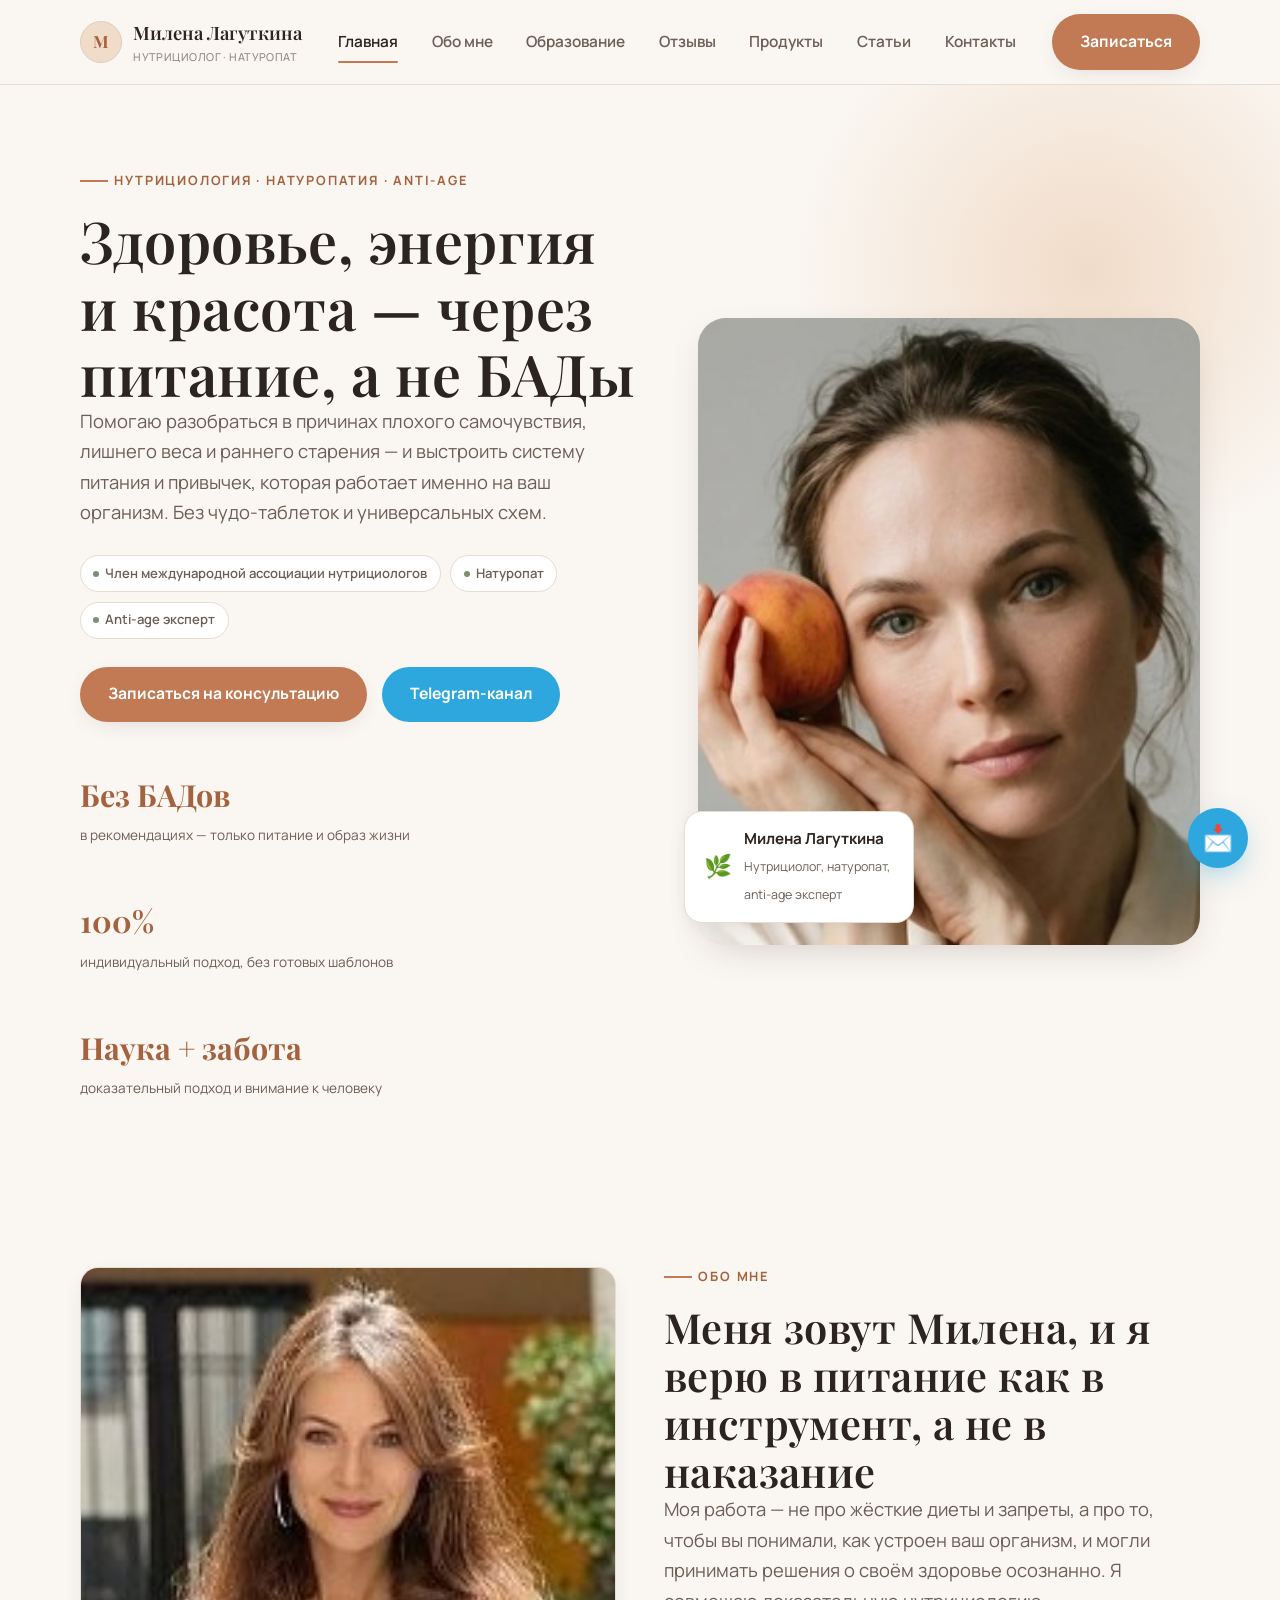
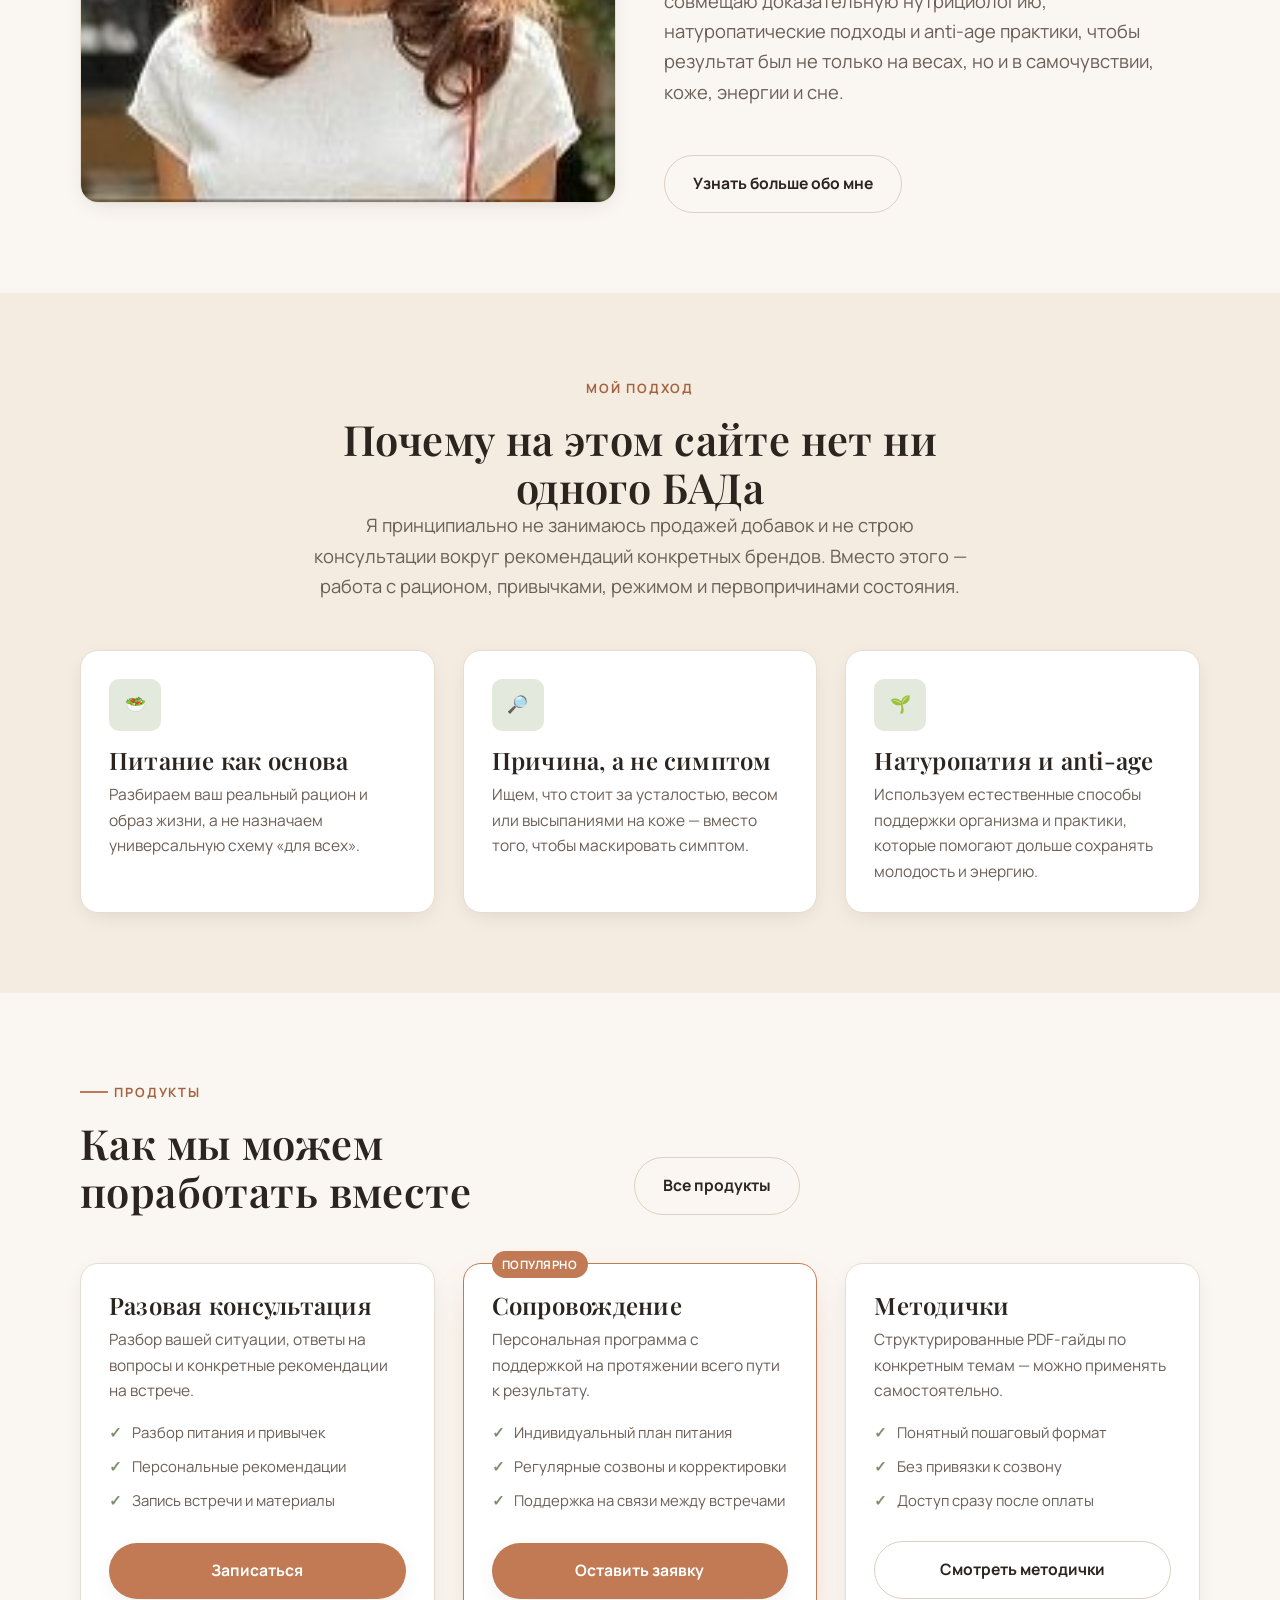
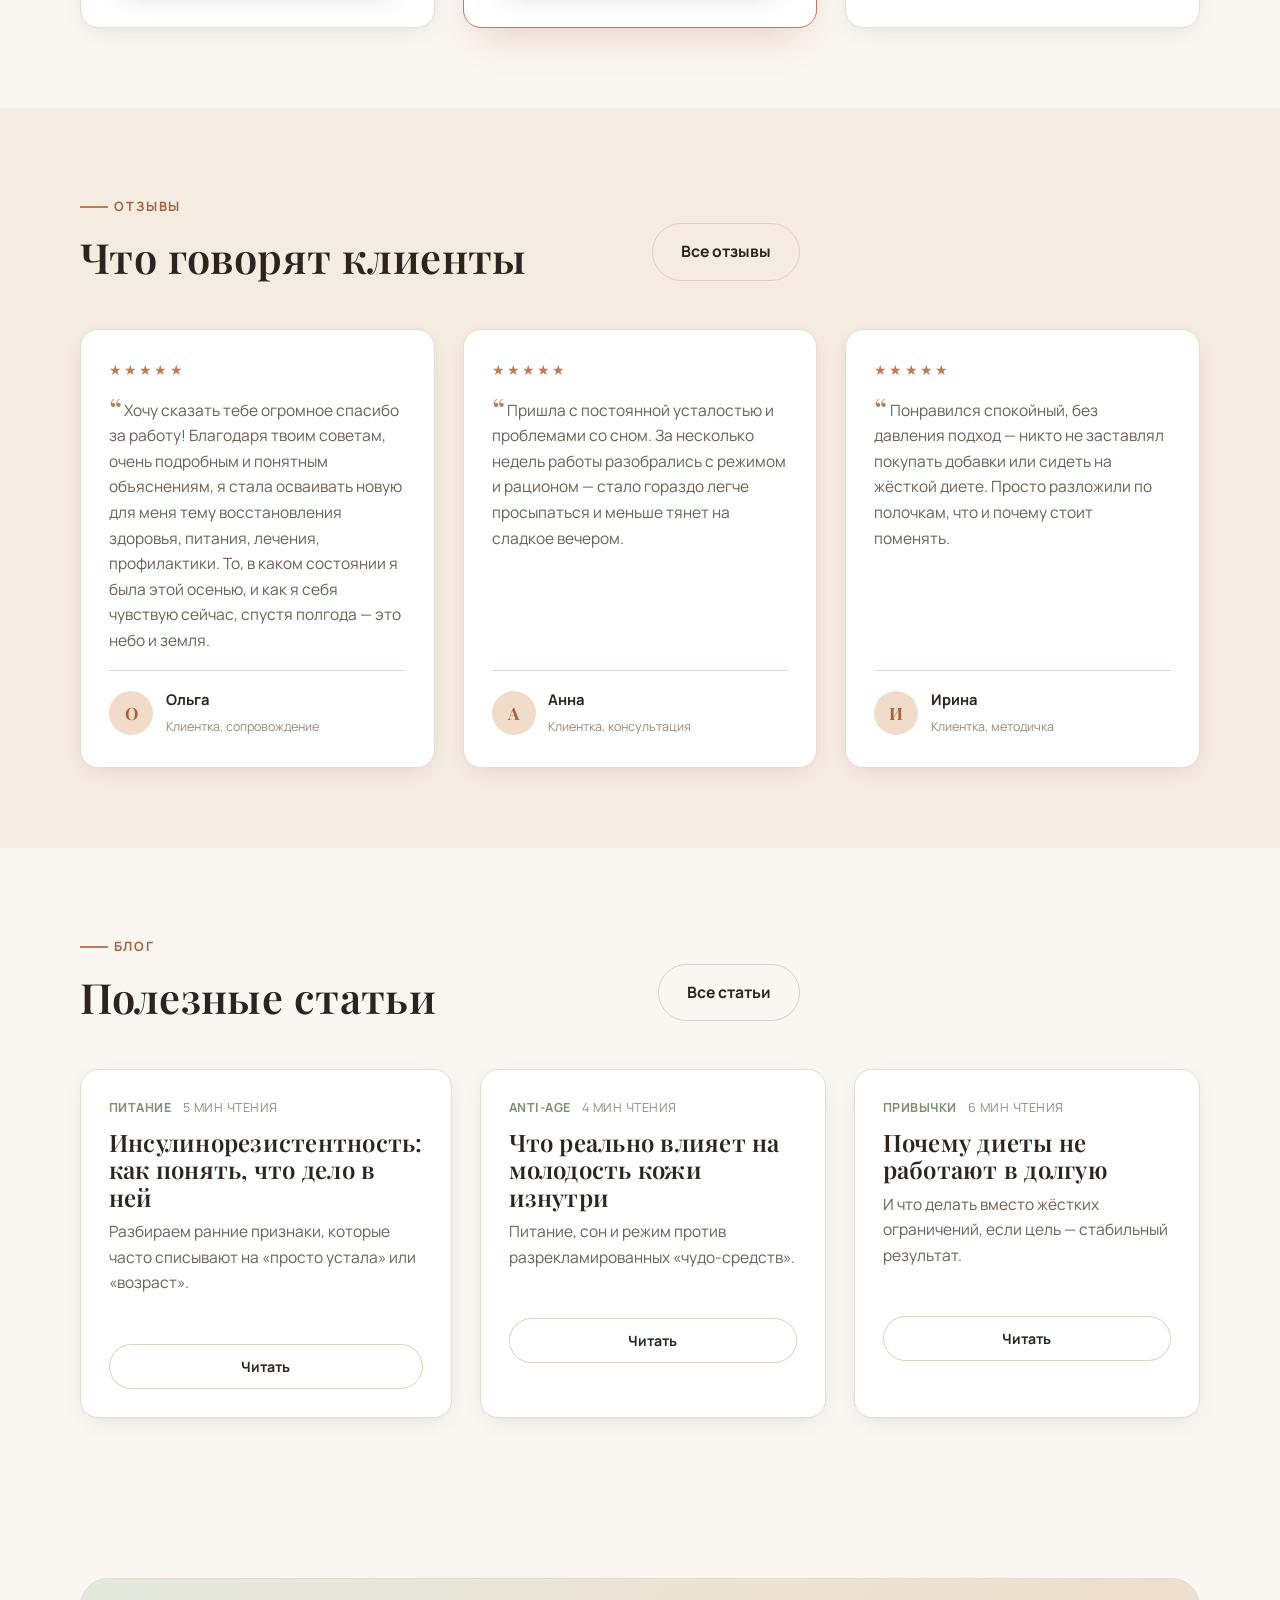
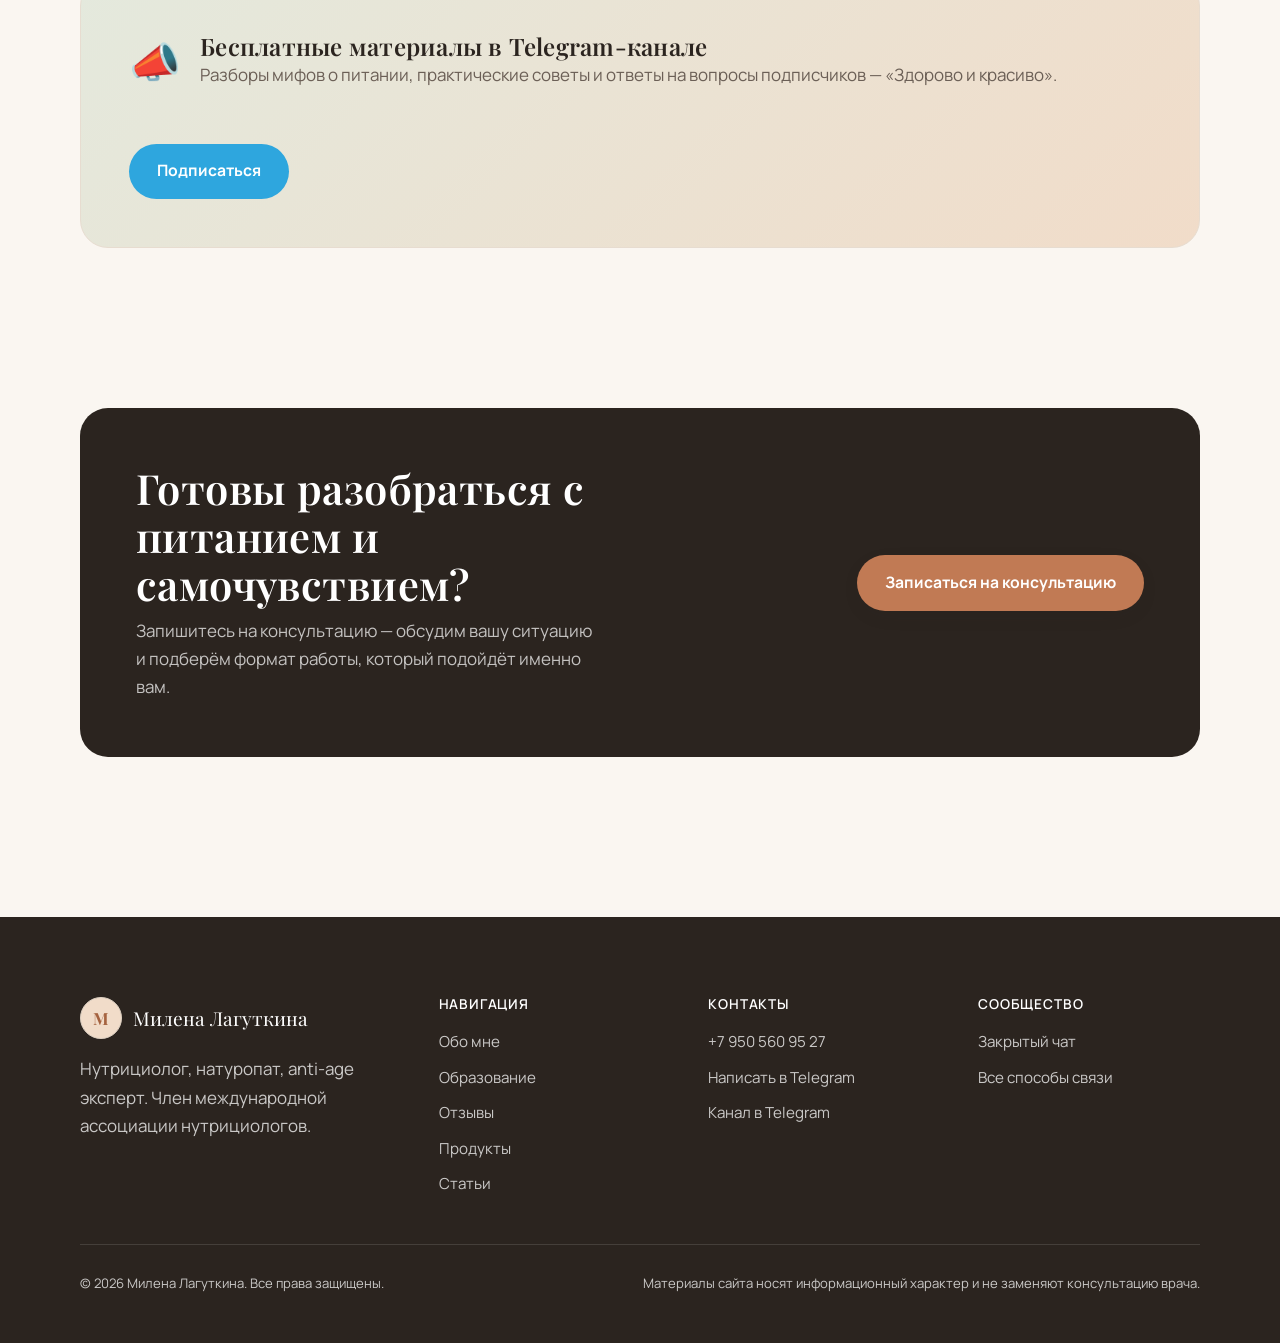
==== index.html @ a7af4984 "Первая версия сайта Милены Лагуткиной Многостраничный сайт-визитка нутрициолога/натуропата/anti-age " ====
<!doctype html>
<html lang="ru">
<script>document.documentElement.classList.add("js")</script>
<head>
<meta charset="UTF-8" />
<meta name="viewport" content="width=device-width, initial-scale=1" />
<title>Милена Лагуткина — нутрициолог, натуропат, anti-age эксперт</title>
<meta name="description" content="Милена Лагуткина — нутрициолог, натуропат и anti-age эксперт. Консультации, сопровождение и методички по правильному питанию и здоровью без БАДов. Член международной ассоциации нутрициологов." />
<link rel="icon" href="data:image/svg+xml,<svg xmlns=%22http://www.w3.org/2000/svg%22 viewBox=%220 0 100 100%22><circle cx=%2250%22 cy=%2250%22 r=%2248%22 fill=%22%23C17A54%22/><text x=%2250%22 y=%2266%22 font-size=%2258%22 font-family=%22Georgia,serif%22 fill=%22white%22 text-anchor=%22middle%22>М</text></svg>" />
<link rel="preconnect" href="https://fonts.googleapis.com" />
<link rel="preconnect" href="https://fonts.gstatic.com" crossorigin />
<link href="https://fonts.googleapis.com/css2?family=Playfair+Display:wght@500;600;700&family=Manrope:wght@400;500;600;700;800&display=swap" rel="stylesheet" />
<link rel="stylesheet" href="css/style.css" />
</head>
<body>

<header class="site-header">
  <div class="container">
    <a href="index.html" class="brand">
      <span class="brand-mark">М</span>
      <span>Милена Лагуткина<small>Нутрициолог · Натуропат</small></span>
    </a>
    <nav class="nav-main" id="nav-main">
      <a href="index.html" aria-current="page">Главная</a>
      <a href="about.html">Обо мне</a>
      <a href="education.html">Образование</a>
      <a href="reviews.html">Отзывы</a>
      <a href="products.html">Продукты</a>
      <a href="articles.html">Статьи</a>
      <a href="contacts.html">Контакты</a>
      <a href="contacts.html" class="btn btn-primary btn-sm mobile-only-cta">Записаться</a>
    </nav>
    <div class="header-actions">
      <a href="contacts.html" class="btn btn-primary desktop-only">Записаться</a>
      <button class="nav-toggle" aria-label="Открыть меню" aria-expanded="false" aria-controls="nav-main"><span class="bar"></span></button>
    </div>
  </div>
</header>

<main>

  <!-- HERO -->
  <section class="hero">
    <div class="container">
      <div class="hero-copy">
        <p class="eyebrow">Нутрициология · Натуропатия · Anti-age</p>
        <h1>Здоровье, энергия и красота — через питание, а не БАДы</h1>
        <p class="lede">Помогаю разобраться в причинах плохого самочувствия, лишнего веса и раннего старения — и выстроить систему питания и привычек, которая работает именно на ваш организм. Без чудо-таблеток и универсальных схем.</p>
        <div class="credentials">
          <span class="badge"><span class="dot"></span>Член международной ассоциации нутрициологов</span>
          <span class="badge"><span class="dot"></span>Натуропат</span>
          <span class="badge"><span class="dot"></span>Anti-age эксперт</span>
        </div>
        <div class="btn-row">
          <button class="btn btn-primary" data-open-booking="Консультация">Записаться на консультацию</button>
          <a href="https://t.me/zdorovo_krasivo" target="_blank" rel="noopener" class="btn btn-tg">Telegram-канал</a>
        </div>
        <div class="hero-stats">
          <div><strong>Без БАДов</strong><span>в рекомендациях — только питание и образ жизни</span></div>
          <div><strong>100%</strong><span>индивидуальный подход, без готовых шаблонов</span></div>
          <div><strong>Наука + забота</strong><span>доказательный подход и внимание к человеку</span></div>
        </div>
      </div>
      <div class="hero-photo">
        <div class="hero-photo-frame">
          <img src="images/milena-portrait-1.jpg" alt="Милена Лагуткина — нутрициолог, натуропат, anti-age эксперт" />
        </div>
        <div class="hero-photo-tag">
          <span class="ico">🌿</span>
          <div><strong>Милена Лагуткина</strong><span>Нутрициолог, натуропат, anti-age эксперт</span></div>
        </div>
      </div>
    </div>
  </section>

  <!-- ABOUT TEASER -->
  <section class="section">
    <div class="container two-col reveal">
      <div class="img-frame">
        <img src="images/milena-portrait-2.jpg" alt="Милена Лагуткина" loading="lazy" />
      </div>
      <div>
        <p class="eyebrow">Обо мне</p>
        <h2>Меня зовут Милена, и я верю в питание как в инструмент, а не в наказание</h2>
        <p class="lede">Моя работа — не про жёсткие диеты и запреты, а про то, чтобы вы понимали, как устроен ваш организм, и могли принимать решения о своём здоровье осознанно. Я совмещаю доказательную нутрициологию, натуропатические подходы и anti-age практики, чтобы результат был не только на весах, но и в самочувствии, коже, энергии и сне.</p>
        <a href="about.html" class="btn btn-ghost mt-lg">Узнать больше обо мне</a>
      </div>
    </div>
  </section>

  <!-- NO BADS / APPROACH -->
  <section class="section section--alt">
    <div class="container reveal">
      <div class="section-head center">
        <p class="eyebrow">Мой подход</p>
        <h2>Почему на этом сайте нет ни одного БАДа</h2>
        <p class="lede" style="margin-inline:auto">Я принципиально не занимаюсь продажей добавок и не строю консультации вокруг рекомендаций конкретных брендов. Вместо этого — работа с рационом, привычками, режимом и первопричинами состояния.</p>
      </div>
      <div class="grid grid-3">
        <div class="card reveal">
          <div class="icon-tile">🥗</div>
          <h3>Питание как основа</h3>
          <p>Разбираем ваш реальный рацион и образ жизни, а не назначаем универсальную схему «для всех».</p>
        </div>
        <div class="card reveal">
          <div class="icon-tile">🔎</div>
          <h3>Причина, а не симптом</h3>
          <p>Ищем, что стоит за усталостью, весом или высыпаниями на коже — вместо того, чтобы маскировать симптом.</p>
        </div>
        <div class="card reveal">
          <div class="icon-tile">🌱</div>
          <h3>Натуропатия и anti-age</h3>
          <p>Используем естественные способы поддержки организма и практики, которые помогают дольше сохранять молодость и энергию.</p>
        </div>
      </div>
    </div>
  </section>

  <!-- SERVICES TEASER -->
  <section class="section">
    <div class="container">
      <div class="section-head split reveal">
        <div>
          <p class="eyebrow">Продукты</p>
          <h2>Как мы можем поработать вместе</h2>
        </div>
        <a href="products.html" class="btn btn-ghost">Все продукты</a>
      </div>
      <div class="grid grid-3">
        <div class="card product-card reveal">
          <h3>Разовая консультация</h3>
          <p>Разбор вашей ситуации, ответы на вопросы и конкретные рекомендации на встрече.</p>
          <ul>
            <li>Разбор питания и привычек</li>
            <li>Персональные рекомендации</li>
            <li>Запись встречи и материалы</li>
          </ul>
          <button class="btn btn-primary btn-block" data-open-booking="Разовая консультация">Записаться</button>
        </div>
        <div class="card product-card featured reveal">
          <span class="ribbon">Популярно</span>
          <h3>Сопровождение</h3>
          <p>Персональная программа с поддержкой на протяжении всего пути к результату.</p>
          <ul>
            <li>Индивидуальный план питания</li>
            <li>Регулярные созвоны и корректировки</li>
            <li>Поддержка на связи между встречами</li>
          </ul>
          <button class="btn btn-primary btn-block" data-open-booking="Сопровождение">Оставить заявку</button>
        </div>
        <div class="card product-card reveal">
          <h3>Методички</h3>
          <p>Структурированные PDF-гайды по конкретным темам — можно применять самостоятельно.</p>
          <ul>
            <li>Понятный пошаговый формат</li>
            <li>Без привязки к созвону</li>
            <li>Доступ сразу после оплаты</li>
          </ul>
          <a href="products.html#methodichki" class="btn btn-ghost btn-block">Смотреть методички</a>
        </div>
      </div>
    </div>
  </section>

  <!-- TESTIMONIALS TEASER -->
  <section class="section section--alt">
    <div class="container">
      <div class="section-head split reveal">
        <div>
          <p class="eyebrow">Отзывы</p>
          <h2>Что говорят клиенты</h2>
        </div>
        <a href="reviews.html" class="btn btn-ghost">Все отзывы</a>
      </div>
      <div class="grid grid-3">
        <div class="card testi-card reveal">
          <div class="rating">★★★★★</div>
          <p class="testi-quote">Хочу сказать тебе огромное спасибо за работу! Благодаря твоим советам, очень подробным и понятным объяснениям, я стала осваивать новую для меня тему восстановления здоровья, питания, лечения, профилактики. То, в каком состоянии я была этой осенью, и как я себя чувствую сейчас, спустя полгода — это небо и земля.</p>
          <div class="testi-who">
            <div class="testi-avatar">О</div>
            <div><strong>Ольга</strong><span>Клиентка, сопровождение</span></div>
          </div>
        </div>
        <div class="card testi-card reveal">
          <div class="rating">★★★★★</div>
          <p class="testi-quote">Пришла с постоянной усталостью и проблемами со сном. За несколько недель работы разобрались с режимом и рационом — стало гораздо легче просыпаться и меньше тянет на сладкое вечером.</p>
          <div class="testi-who">
            <div class="testi-avatar">А</div>
            <div><strong>Анна</strong><span>Клиентка, консультация</span></div>
          </div>
        </div>
        <div class="card testi-card reveal">
          <div class="rating">★★★★★</div>
          <p class="testi-quote">Понравился спокойный, без давления подход — никто не заставлял покупать добавки или сидеть на жёсткой диете. Просто разложили по полочкам, что и почему стоит поменять.</p>
          <div class="testi-who">
            <div class="testi-avatar">И</div>
            <div><strong>Ирина</strong><span>Клиентка, методичка</span></div>
          </div>
        </div>
      </div>
    </div>
  </section>

  <!-- ARTICLES TEASER -->
  <section class="section">
    <div class="container">
      <div class="section-head split reveal">
        <div>
          <p class="eyebrow">Блог</p>
          <h2>Полезные статьи</h2>
        </div>
        <a href="articles.html" class="btn btn-ghost">Все статьи</a>
      </div>
      <div class="grid grid-3">
        <div class="card article-card reveal">
          <div class="article-meta"><span class="tag">Питание</span><span>5 мин чтения</span></div>
          <h3>Инсулинорезистентность: как понять, что дело в ней</h3>
          <p>Разбираем ранние признаки, которые часто списывают на «просто устала» или «возраст».</p>
          <a href="articles.html" class="btn btn-ghost btn-sm mt-lg">Читать</a>
        </div>
        <div class="card article-card reveal">
          <div class="article-meta"><span class="tag">Anti-age</span><span>4 мин чтения</span></div>
          <h3>Что реально влияет на молодость кожи изнутри</h3>
          <p>Питание, сон и режим против разрекламированных «чудо-средств».</p>
          <a href="articles.html" class="btn btn-ghost btn-sm mt-lg">Читать</a>
        </div>
        <div class="card article-card reveal">
          <div class="article-meta"><span class="tag">Привычки</span><span>6 мин чтения</span></div>
          <h3>Почему диеты не работают в долгую</h3>
          <p>И что делать вместо жёстких ограничений, если цель — стабильный результат.</p>
          <a href="articles.html" class="btn btn-ghost btn-sm mt-lg">Читать</a>
        </div>
      </div>
    </div>
  </section>

  <!-- TELEGRAM BANNER -->
  <section class="section">
    <div class="container reveal">
      <div class="tg-banner">
        <div style="display:flex; gap:1.2rem; align-items:center;">
          <span class="icon-tg">📣</span>
          <div>
            <h3>Бесплатные материалы в Telegram-канале</h3>
            <p style="color:var(--color-text-soft)">Разборы мифов о питании, практические советы и ответы на вопросы подписчиков — «Здорово и красиво».</p>
          </div>
        </div>
        <a href="https://t.me/zdorovo_krasivo" target="_blank" rel="noopener" class="btn btn-tg">Подписаться</a>
      </div>
    </div>
  </section>

  <!-- FINAL CTA -->
  <section class="section">
    <div class="container reveal">
      <div class="cta-banner">
        <div>
          <h2>Готовы разобраться с питанием и самочувствием?</h2>
          <p>Запишитесь на консультацию — обсудим вашу ситуацию и подберём формат работы, который подойдёт именно вам.</p>
        </div>
        <button class="btn btn-primary" data-open-booking="Консультация">Записаться на консультацию</button>
      </div>
    </div>
  </section>

</main>

<footer class="site-footer">
  <div class="container">
    <div class="footer-grid">
      <div>
        <div class="footer-brand"><span class="brand-mark">М</span>Милена Лагуткина</div>
        <p>Нутрициолог, натуропат, anti-age эксперт. Член международной ассоциации нутрициологов.</p>
      </div>
      <div>
        <h4>Навигация</h4>
        <ul>
          <li><a href="about.html">Обо мне</a></li>
          <li><a href="education.html">Образование</a></li>
          <li><a href="reviews.html">Отзывы</a></li>
          <li><a href="products.html">Продукты</a></li>
          <li><a href="articles.html">Статьи</a></li>
        </ul>
      </div>
      <div>
        <h4>Контакты</h4>
        <ul>
          <li><a href="tel:+79505609527">+7 950 560 95 27</a></li>
          <li><a href="https://t.me/MilenaLagutkina" target="_blank" rel="noopener">Написать в Telegram</a></li>
          <li><a href="https://t.me/zdorovo_krasivo" target="_blank" rel="noopener">Канал в Telegram</a></li>
        </ul>
      </div>
      <div>
        <h4>Сообщество</h4>
        <ul>
          <li><a href="https://t.me/+6NhUMPL6oHg5ZDhi" target="_blank" rel="noopener">Закрытый чат</a></li>
          <li><a href="contacts.html">Все способы связи</a></li>
        </ul>
      </div>
    </div>
    <div class="footer-bottom">
      <span>© <span data-year>2026</span> Милена Лагуткина. Все права защищены.</span>
      <span>Материалы сайта носят информационный характер и не заменяют консультацию врача.</span>
    </div>
  </div>
</footer>

<a href="https://t.me/MilenaLagutkina" target="_blank" rel="noopener" class="float-tg" aria-label="Написать в Telegram">📩</a>

<!-- BOOKING MODAL -->
<div class="modal-overlay" data-modal="booking">
  <div class="modal" role="dialog" aria-modal="true" aria-labelledby="modal-title">
    <button class="modal-close" data-modal-close aria-label="Закрыть">✕</button>
    <h3 id="modal-title" data-modal-title>Запись на консультацию</h3>
    <p class="lede">Заполните форму — я отвечу в Telegram в ближайшее время.</p>
    <form class="js-booking-form">
      <div class="form-field">
        <label for="f-name">Имя</label>
        <input type="text" id="f-name" name="name" required placeholder="Как к вам обращаться" />
      </div>
      <div class="form-field">
        <label for="f-contact">Телефon или Telegram</label>
        <input type="text" id="f-contact" name="contact" required placeholder="+7 или @username" />
      </div>
      <div class="form-field">
        <label for="f-service">Что вас интересует</label>
        <select id="f-service" name="service">
          <option>Консультация</option>
          <option>Разовая консультация</option>
          <option>Сопровождение</option>
          <option>Методичка</option>
          <option>Другое</option>
        </select>
      </div>
      <div class="form-field">
        <label for="f-time">Удобное время для связи</label>
        <input type="text" id="f-time" name="time" placeholder="Например, будни после 18:00" />
      </div>
      <div class="form-field">
        <label for="f-comment">Комментарий</label>
        <textarea id="f-comment" name="comment" placeholder="Коротко о вашем запросе"></textarea>
      </div>
      <button type="submit" class="btn btn-primary btn-block">Отправить в Telegram</button>
      <p class="form-note">Нажимая кнопку, вы перейдёте в Telegram с готовым сообщением — останется его отправить.</p>
    </form>
    <div class="form-success">
      <div class="ico">✅</div>
      <h3>Открыли Telegram</h3>
      <p class="lede">Мы подготовили сообщение с вашей заявкой — просто нажмите «Отправить» в чате.</p>
    </div>
  </div>
</div>

<script src="js/main.js"></script>
</body>
</html>
---- css/style.css ----
/* ==========================================================================
   Milena Lagutkina — nutritionist personal brand site
   Design tokens
   ========================================================================== */
:root {
  --color-bg: #faf6f1;
  --color-bg-alt: #f4ebe1;
  --color-surface: #ffffff;
  --color-text: #2b241f;
  --color-text-soft: #6b5f56;
  --color-text-faint: #948a80;
  --color-primary: #c17a54;
  --color-primary-dark: #a5623f;
  --color-primary-soft: #f1dcc9;
  --color-secondary: #7c8f6e;
  --color-secondary-soft: #e4e9dd;
  --color-border: #e7dcd0;
  --color-line: #ddd0c2;

  --font-heading: "Playfair Display", "PT Serif", Georgia, serif;
  --font-body: "Manrope", "Segoe UI", Arial, sans-serif;

  --container-w: 1200px;
  --radius-sm: 10px;
  --radius-md: 18px;
  --radius-lg: 28px;
  --shadow-soft: 0 12px 40px -16px rgba(43, 36, 31, 0.25);
  --shadow-card: 0 6px 24px -10px rgba(43, 36, 31, 0.18);

  --space-xs: 0.5rem;
  --space-sm: 1rem;
  --space-md: 1.75rem;
  --space-lg: 3rem;
  --space-xl: 5rem;

  --header-h: 84px;
}

/* ==========================================================================
   Reset
   ========================================================================== */
*, *::before, *::after { box-sizing: border-box; }
html { scroll-behavior: smooth; }
body, h1, h2, h3, h4, p, figure, blockquote, dl, dd { margin: 0; }
ul, ol { margin: 0; padding: 0; list-style: none; }
img, picture, svg { display: block; max-width: 100%; }
a { color: inherit; text-decoration: none; }
button { font: inherit; color: inherit; background: none; border: none; cursor: pointer; }
input, textarea, select { font: inherit; color: inherit; }
:focus-visible { outline: 2px solid var(--color-primary-dark); outline-offset: 3px; }

body {
  font-family: var(--font-body);
  background: var(--color-bg);
  color: var(--color-text);
  line-height: 1.65;
  font-size: 17px;
  -webkit-font-smoothing: antialiased;
  overflow-x: hidden;
}

@media (prefers-reduced-motion: reduce) {
  *, *::before, *::after { animation-duration: 0.01ms !important; animation-iteration-count: 1 !important; transition-duration: 0.01ms !important; scroll-behavior: auto !important; }
}

h1, h2, h3, h4 { font-family: var(--font-heading); font-weight: 600; line-height: 1.15; letter-spacing: 0.01em; color: var(--color-text); }
h1 { font-size: clamp(2.2rem, 4vw + 1rem, 3.6rem); font-weight: 600; }
h2 { font-size: clamp(1.8rem, 2.4vw + 1rem, 2.6rem); }
h3 { font-size: clamp(1.25rem, 1vw + 1rem, 1.5rem); }
.eyebrow {
  display: inline-flex;
  align-items: center;
  gap: 0.5em;
  font-family: var(--font-body);
  font-weight: 700;
  font-size: 0.8rem;
  letter-spacing: 0.14em;
  text-transform: uppercase;
  color: var(--color-primary-dark);
  margin-bottom: var(--space-sm);
}
.eyebrow::before {
  content: "";
  width: 28px;
  height: 2px;
  background: var(--color-primary);
  display: inline-block;
}
.lede { font-size: 1.15rem; color: var(--color-text-soft); max-width: 60ch; }

.container { width: 100%; max-width: var(--container-w); margin-inline: auto; padding-inline: clamp(1.25rem, 4vw, 2.5rem); }
.section { padding-block: var(--space-xl); }
.section--alt { background: var(--color-bg-alt); }
.section--tight { padding-block: var(--space-lg); }
.section-head { max-width: 720px; margin-bottom: var(--space-lg); }
.section-head.center { margin-inline: auto; text-align: center; }
.section-head.center .eyebrow::before { display: none; }
.section-head.split { display: flex; justify-content: space-between; align-items: flex-end; gap: var(--space-md); }

/* ==========================================================================
   Buttons
   ========================================================================== */
.btn {
  display: inline-flex;
  align-items: center;
  justify-content: center;
  gap: 0.6em;
  padding: 0.95em 1.8em;
  border-radius: 999px;
  font-weight: 700;
  font-size: 0.98rem;
  min-height: 44px;
  transition: transform 0.2s ease, box-shadow 0.2s ease, background 0.2s ease, color 0.2s ease;
  white-space: nowrap;
}
.btn-primary { background: var(--color-primary); color: #fff; box-shadow: var(--shadow-card); }
.btn-primary:hover { background: var(--color-primary-dark); transform: translateY(-2px); }
.btn-ghost { background: transparent; color: var(--color-text); border: 1.5px solid var(--color-line); }
.btn-ghost:hover { border-color: var(--color-primary); color: var(--color-primary-dark); transform: translateY(-2px); }
.btn-dark { background: var(--color-text); color: #fff; }
.btn-dark:hover { background: #000; transform: translateY(-2px); }
.btn-tg { background: #2ea6de; color: #fff; }
.btn-tg:hover { background: #2590c4; transform: translateY(-2px); }
.btn-block { width: 100%; }
.btn-sm { padding: 0.7em 1.3em; font-size: 0.88rem; min-height: 38px; }

.btn-row { display: flex; flex-wrap: wrap; gap: 0.9rem; align-items: center; }

/* ==========================================================================
   Header / Nav
   ========================================================================== */
.site-header {
  position: sticky;
  top: 0;
  z-index: 100;
  /* Solid background on purpose: backdrop-filter/filter on this element
     would make it a containing block for the fixed-position mobile nav
     panel, breaking its full-viewport overlay on mobile. */
  background: var(--color-bg);
  border-bottom: 1px solid var(--color-border);
}
.site-header .container { display: flex; align-items: center; justify-content: space-between; height: var(--header-h); gap: var(--space-md); }
.brand { display: flex; align-items: center; gap: 0.7rem; font-family: var(--font-heading); font-size: 1.15rem; font-weight: 600; }
.brand-mark {
  width: 42px; height: 42px; border-radius: 50%;
  background: var(--color-primary-soft);
  display: flex; align-items: center; justify-content: center;
  color: var(--color-primary-dark);
  font-family: var(--font-heading);
  font-weight: 700;
  font-size: 1.05rem;
  flex-shrink: 0;
  border: 1px solid var(--color-line);
}
.brand small { display: block; font-family: var(--font-body); font-weight: 500; font-size: 0.68rem; color: var(--color-text-faint); letter-spacing: 0.04em; text-transform: uppercase; }

.nav-main { display: flex; align-items: center; gap: 2.1rem; }
.nav-main .mobile-only-cta { display: none; }
.nav-main a { font-weight: 600; font-size: 0.96rem; color: var(--color-text-soft); position: relative; padding: 0.3rem 0; }
.nav-main a:hover, .nav-main a[aria-current="page"] { color: var(--color-text); }
.nav-main a[aria-current="page"]::after {
  content: "";
  position: absolute; left: 0; right: 0; bottom: -4px; height: 2px;
  background: var(--color-primary);
  border-radius: 2px;
}
.header-actions { display: flex; align-items: center; gap: 0.9rem; }
.nav-toggle {
  display: none;
  width: 44px; height: 44px;
  align-items: center; justify-content: center;
  border-radius: 50%;
  border: 1px solid var(--color-line);
}
.nav-toggle .bar, .nav-toggle .bar::before, .nav-toggle .bar::after {
  content: ""; display: block; width: 18px; height: 2px; background: var(--color-text); position: relative; transition: 0.25s ease;
}
.nav-toggle .bar::before { position: absolute; top: -6px; }
.nav-toggle .bar::after { position: absolute; top: 6px; }
.nav-toggle[aria-expanded="true"] .bar { background: transparent; }
.nav-toggle[aria-expanded="true"] .bar::before { transform: rotate(45deg) translate(-4px,-4px); top: 0; }
.nav-toggle[aria-expanded="true"] .bar::after { transform: rotate(-45deg) translate(-4px,4px); top: 0; }

@media (max-width: 900px) {
  .nav-main {
    position: fixed; inset: var(--header-h) 0 0 0;
    background: var(--color-bg);
    flex-direction: column;
    align-items: flex-start;
    padding: var(--space-lg) clamp(1.25rem, 6vw, 2.5rem);
    gap: 1.6rem;
    transform: translateX(100%);
    transition: transform 0.3s ease;
    overflow-y: auto;
  }
  .nav-main.is-open { transform: translateX(0); }
  .nav-main a { font-size: 1.3rem; }
  .nav-main .btn { margin-top: 1rem; }
  .nav-main .mobile-only-cta { display: inline-flex; }
  .nav-toggle { display: inline-flex; }
  .header-actions .btn-primary.desktop-only { display: none; }
}

/* ==========================================================================
   Hero
   ========================================================================== */
.hero { position: relative; padding-block: clamp(2.5rem, 6vw, 5rem); overflow: hidden; }
.hero::before {
  content: "";
  position: absolute; top: -10%; right: -8%; width: 46%; aspect-ratio: 1;
  background: radial-gradient(circle, var(--color-primary-soft) 0%, transparent 70%);
  z-index: 0;
}
.hero .container { position: relative; z-index: 1; display: grid; grid-template-columns: 1.05fr 0.95fr; gap: clamp(2rem, 5vw, 4rem); align-items: center; }
.hero-copy .credentials { display: flex; flex-wrap: wrap; gap: 0.6rem; margin-block: var(--space-md) var(--space-md); }
.badge {
  display: inline-flex; align-items: center; gap: 0.45em;
  background: var(--color-surface); border: 1px solid var(--color-border);
  padding: 0.5em 0.95em; border-radius: 999px; font-size: 0.82rem; font-weight: 600; color: var(--color-text-soft);
}
.badge .dot { width: 6px; height: 6px; border-radius: 50%; background: var(--color-secondary); flex-shrink: 0; }
.hero-photo { position: relative; }
.hero-photo-frame {
  position: relative;
  border-radius: var(--radius-lg);
  overflow: hidden;
  aspect-ratio: 4/5;
  background: var(--color-primary-soft);
  box-shadow: var(--shadow-soft);
  isolation: isolate;
}
.hero-photo-frame img { width: 100%; height: 100%; object-fit: cover; object-position: top center; }
.hero-photo-tag {
  position: absolute; left: -14px; bottom: 22px;
  background: var(--color-surface);
  border-radius: var(--radius-md);
  padding: 0.9rem 1.15rem;
  box-shadow: var(--shadow-card);
  display: flex; align-items: center; gap: 0.75rem;
  max-width: 230px;
  border: 1px solid var(--color-border);
}
.hero-photo-tag strong { display: block; font-size: 0.95rem; }
.hero-photo-tag span { font-size: 0.78rem; color: var(--color-text-soft); }
.hero-photo-tag .ico { font-size: 1.4rem; }
.hero-stats { display: flex; gap: var(--space-lg); margin-top: var(--space-lg); flex-wrap: wrap; }
.hero-stats strong { display: block; font-family: var(--font-heading); font-size: 1.9rem; color: var(--color-primary-dark); }
.hero-stats span { font-size: 0.85rem; color: var(--color-text-soft); }

@media (max-width: 900px) {
  .hero .container { grid-template-columns: 1fr; }
  .hero-photo { order: -1; max-width: 340px; margin-inline: auto; }
  .hero-photo-tag { left: 10px; }
}

/* ==========================================================================
   Cards / grids
   ========================================================================== */
.grid { display: grid; gap: var(--space-md); }
.grid-3 { grid-template-columns: repeat(3, 1fr); }
.grid-2 { grid-template-columns: repeat(2, 1fr); }
.grid-4 { grid-template-columns: repeat(4, 1fr); }
@media (max-width: 980px) { .grid-3, .grid-4 { grid-template-columns: repeat(2, 1fr); } }
@media (max-width: 620px) { .grid-3, .grid-4, .grid-2 { grid-template-columns: 1fr; } }

.card {
  background: var(--color-surface);
  border: 1px solid var(--color-border);
  border-radius: var(--radius-md);
  padding: var(--space-md);
  box-shadow: var(--shadow-card);
  transition: transform 0.25s ease, box-shadow 0.25s ease;
}
.card:hover { transform: translateY(-4px); box-shadow: var(--shadow-soft); }
.card .icon-tile {
  width: 52px; height: 52px; border-radius: var(--radius-sm);
  background: var(--color-secondary-soft); color: var(--color-secondary);
  display: flex; align-items: center; justify-content: center; margin-bottom: var(--space-sm);
}
.card h3 { margin-bottom: 0.5rem; }
.card p { color: var(--color-text-soft); font-size: 0.97rem; }

/* Values / approach cards on About */
.value-card { text-align: left; }

/* Timeline (Education) */
.timeline { position: relative; padding-left: 2.2rem; border-left: 2px solid var(--color-line); display: flex; flex-direction: column; gap: var(--space-md); }
.timeline-item { position: relative; }
.timeline-item::before {
  content: ""; position: absolute; left: -2.2rem; top: 0.3rem;
  width: 14px; height: 14px; border-radius: 50%;
  background: var(--color-primary); border: 3px solid var(--color-bg);
  box-shadow: 0 0 0 2px var(--color-primary);
}
.timeline-item .year { font-weight: 700; color: var(--color-primary-dark); font-size: 0.85rem; letter-spacing: 0.06em; text-transform: uppercase; }
.timeline-item h3 { margin-block: 0.3rem 0.35rem; }
.timeline-item p { color: var(--color-text-soft); }

.cert-grid { display: grid; grid-template-columns: repeat(3, 1fr); gap: var(--space-sm); margin-top: var(--space-lg); }
@media (max-width: 720px) { .cert-grid { grid-template-columns: repeat(2, 1fr); } }
.cert-tile {
  background: var(--color-surface); border: 1px dashed var(--color-line); border-radius: var(--radius-sm);
  padding: var(--space-sm); text-align: center; font-size: 0.85rem; color: var(--color-text-soft);
  display: flex; flex-direction: column; align-items: center; gap: 0.5rem; min-height: 140px; justify-content: center;
}
.cert-tile .ico { font-size: 1.7rem; }

/* ==========================================================================
   Testimonials
   ========================================================================== */
.testi-card { display: flex; flex-direction: column; gap: var(--space-sm); height: 100%; }
.testi-quote { color: var(--color-text-soft); font-size: 0.98rem; flex-grow: 1; }
.testi-quote::before { content: "\201C"; font-family: var(--font-heading); font-size: 2rem; color: var(--color-primary); line-height: 0; position: relative; top: 0.4rem; margin-right: 0.15rem; }
.testi-who { display: flex; align-items: center; gap: 0.8rem; padding-top: var(--space-sm); border-top: 1px solid var(--color-border); }
.testi-avatar { width: 44px; height: 44px; border-radius: 50%; background: var(--color-primary-soft); color: var(--color-primary-dark); display: flex; align-items: center; justify-content: center; font-weight: 700; font-family: var(--font-heading); flex-shrink: 0; }
.testi-who strong { display: block; font-size: 0.92rem; }
.testi-who span { font-size: 0.78rem; color: var(--color-text-faint); }
.testi-tag { display: inline-block; margin-top: 0.4rem; font-size: 0.72rem; font-weight: 700; letter-spacing: 0.04em; text-transform: uppercase; color: var(--color-secondary); background: var(--color-secondary-soft); padding: 0.25em 0.7em; border-radius: 999px; }

.rating { color: var(--color-primary); font-size: 0.9rem; letter-spacing: 0.15em; }

/* ==========================================================================
   Product / pricing cards
   ========================================================================== */
.product-card { display: flex; flex-direction: column; position: relative; }
.product-card.featured { border-color: var(--color-primary); box-shadow: 0 16px 40px -18px rgba(193,122,84,0.45); }
.product-card .ribbon {
  position: absolute; top: -13px; left: var(--space-md);
  background: var(--color-primary); color: #fff; font-size: 0.72rem; font-weight: 700;
  padding: 0.35em 0.9em; border-radius: 999px; letter-spacing: 0.04em; text-transform: uppercase;
}
.product-card .price { font-family: var(--font-heading); font-size: 2rem; color: var(--color-text); margin-block: 0.6rem 0.2rem; }
.product-card .price span { font-size: 0.95rem; font-family: var(--font-body); color: var(--color-text-faint); font-weight: 500; }
.product-card ul { display: flex; flex-direction: column; gap: 0.6rem; margin-block: var(--space-sm) var(--space-md); flex-grow: 1; }
.product-card li { display: flex; gap: 0.6rem; font-size: 0.93rem; color: var(--color-text-soft); }
.product-card li::before { content: "✓"; color: var(--color-secondary); font-weight: 700; flex-shrink: 0; }
.product-card .btn { margin-top: auto; }

.guide-card { display: flex; flex-direction: column; }
.guide-cover {
  aspect-ratio: 3/4; border-radius: var(--radius-sm); margin-bottom: var(--space-sm);
  background: linear-gradient(155deg, var(--color-primary-soft), var(--color-secondary-soft));
  display: flex; align-items: center; justify-content: center; text-align: center; padding: 1.2rem;
  border: 1px solid var(--color-border);
}
.guide-cover span { font-family: var(--font-heading); font-weight: 600; font-size: 1.05rem; color: var(--color-text); }
.guide-price-row { display: flex; align-items: center; justify-content: space-between; margin-top: auto; padding-top: var(--space-sm); }
.guide-price { font-family: var(--font-heading); font-size: 1.35rem; }

/* ==========================================================================
   Articles
   ========================================================================== */
.article-card { display: flex; flex-direction: column; }
.article-meta { display: flex; gap: 0.7rem; align-items: center; font-size: 0.78rem; color: var(--color-text-faint); margin-bottom: 0.6rem; text-transform: uppercase; letter-spacing: 0.04em; }
.article-meta .tag { color: var(--color-secondary); font-weight: 700; }
details.article-more { margin-top: var(--space-sm); border-top: 1px solid var(--color-border); padding-top: var(--space-sm); }
details.article-more summary {
  cursor: pointer; font-weight: 700; color: var(--color-primary-dark); font-size: 0.92rem;
  list-style: none; display: flex; align-items: center; gap: 0.4rem;
}
details.article-more summary::-webkit-details-marker { display: none; }
details.article-more summary::after { content: "→"; transition: transform 0.2s ease; }
details.article-more[open] summary::after { transform: rotate(90deg); }
details.article-more .more-body { padding-top: 0.8rem; color: var(--color-text-soft); font-size: 0.95rem; display: flex; flex-direction: column; gap: 0.7rem; }

/* ==========================================================================
   CTA banner
   ========================================================================== */
.cta-banner {
  background: var(--color-text); color: #fff;
  border-radius: var(--radius-lg);
  padding: clamp(2rem, 5vw, 3.5rem);
  display: flex; justify-content: space-between; align-items: center; gap: var(--space-lg); flex-wrap: wrap;
}
.cta-banner h2 { color: #fff; max-width: 480px; }
.cta-banner p { color: rgba(255,255,255,0.72); margin-top: 0.6rem; max-width: 460px; }

.tg-banner {
  background: linear-gradient(135deg, var(--color-secondary-soft), var(--color-primary-soft));
  border-radius: var(--radius-lg);
  padding: clamp(2rem, 5vw, 3rem);
  display: flex; align-items: center; gap: var(--space-lg); flex-wrap: wrap; justify-content: space-between;
  border: 1px solid var(--color-border);
}
.tg-banner .icon-tg { font-size: 2.6rem; }

/* ==========================================================================
   Forms / Modal
   ========================================================================== */
.form-field { display: flex; flex-direction: column; gap: 0.4rem; margin-bottom: var(--space-sm); text-align: left; }
.form-field label { font-size: 0.85rem; font-weight: 700; color: var(--color-text-soft); }
.form-field input, .form-field select, .form-field textarea {
  padding: 0.85em 1em; border-radius: var(--radius-sm); border: 1.5px solid var(--color-border);
  background: var(--color-bg); font-size: 0.98rem; transition: border-color 0.2s ease;
}
.form-field input:focus, .form-field select:focus, .form-field textarea:focus { border-color: var(--color-primary); outline: none; }
.form-field textarea { resize: vertical; min-height: 100px; }
.form-hint { font-size: 0.82rem; color: var(--color-text-faint); margin-top: 0.5rem; }
.form-note { font-size: 0.8rem; color: var(--color-text-faint); margin-top: var(--space-sm); }

.modal-overlay {
  position: fixed; inset: 0; background: rgba(43,36,31,0.55); backdrop-filter: blur(2px);
  display: none; align-items: center; justify-content: center; z-index: 200; padding: 1.25rem;
}
.modal-overlay.is-open { display: flex; }
.modal {
  background: var(--color-surface); border-radius: var(--radius-lg); padding: clamp(1.5rem, 4vw, 2.5rem);
  max-width: 480px; width: 100%; max-height: 90vh; overflow-y: auto; position: relative; box-shadow: var(--shadow-soft);
}
.modal-close { position: absolute; top: 1.1rem; right: 1.1rem; width: 36px; height: 36px; border-radius: 50%; display: flex; align-items: center; justify-content: center; font-size: 1.2rem; border: 1px solid var(--color-border); }
.modal-close:hover { background: var(--color-bg-alt); }
.modal h3 { margin-bottom: 0.4rem; }
.modal .lede { font-size: 0.95rem; margin-bottom: var(--space-md); }
.form-success { display: none; text-align: center; padding: var(--space-md) 0; }
.form-success.is-visible { display: block; }
.form-success .ico { font-size: 2.4rem; margin-bottom: 0.6rem; }

/* ==========================================================================
   Floating Telegram button
   ========================================================================== */
.float-tg {
  position: fixed; right: clamp(1rem, 3vw, 2rem); bottom: clamp(1rem, 3vw, 2rem); z-index: 90;
  background: #2ea6de; color: #fff; width: 60px; height: 60px; border-radius: 50%;
  display: flex; align-items: center; justify-content: center; font-size: 1.6rem;
  box-shadow: 0 10px 30px -8px rgba(46,166,222,0.6);
  transition: transform 0.2s ease;
}
.float-tg:hover { transform: scale(1.08); }

/* ==========================================================================
   Footer
   ========================================================================== */
.site-footer { background: var(--color-text); color: rgba(255,255,255,0.75); padding-block: var(--space-xl) var(--space-lg); margin-top: var(--space-xl); }
.site-footer a:hover { color: #fff; }
.footer-grid { display: grid; grid-template-columns: 1.4fr 1fr 1fr 1fr; gap: var(--space-lg); }
@media (max-width: 900px) { .footer-grid { grid-template-columns: 1fr 1fr; } }
@media (max-width: 560px) { .footer-grid { grid-template-columns: 1fr; } }
.footer-grid h4 { color: #fff; font-family: var(--font-body); font-size: 0.85rem; letter-spacing: 0.06em; text-transform: uppercase; margin-bottom: 1rem; }
.footer-grid ul { display: flex; flex-direction: column; gap: 0.65rem; font-size: 0.95rem; }
.footer-brand { display: flex; align-items: center; gap: 0.7rem; margin-bottom: 1rem; font-family: var(--font-heading); font-size: 1.2rem; color: #fff; }
.footer-bottom { border-top: 1px solid rgba(255,255,255,0.12); margin-top: var(--space-lg); padding-top: var(--space-md); display: flex; justify-content: space-between; flex-wrap: wrap; gap: 1rem; font-size: 0.82rem; }

/* ==========================================================================
   Page hero (inner pages)
   ========================================================================== */
.page-hero { padding-block: clamp(2.5rem, 5vw, 4rem) var(--space-lg); text-align: center; }
.page-hero .eyebrow { justify-content: center; }
.page-hero .eyebrow::before { display: none; }
.page-hero h1 { margin-bottom: 0.9rem; }
.page-hero .lede { margin-inline: auto; }
.breadcrumb { font-size: 0.85rem; color: var(--color-text-faint); margin-bottom: var(--space-sm); }
.breadcrumb a:hover { color: var(--color-primary-dark); }

/* Reveal-on-scroll — hidden only once JS confirms it can reveal it again,
   so content stays visible by default if a script fails to load. */
.reveal { transition: opacity 0.6s ease, transform 0.6s ease; }
html.js .reveal { opacity: 0; transform: translateY(18px); }
html.js .reveal.is-visible { opacity: 1; transform: translateY(0); }

/* Utility */
.text-center { text-align: center; }
.mt-lg { margin-top: var(--space-lg); }
.two-col { display: grid; grid-template-columns: 1fr 1fr; gap: var(--space-lg); align-items: center; }
@media (max-width: 860px) { .two-col { grid-template-columns: 1fr; } }
.img-frame { border-radius: var(--radius-md); overflow: hidden; box-shadow: var(--shadow-card); border: 1px solid var(--color-border); }
.img-frame img { width: 100%; height: 100%; object-fit: cover; }

.no-bads {
  display: flex; gap: 1rem; align-items: flex-start; background: var(--color-secondary-soft);
  border: 1px solid var(--color-border); border-radius: var(--radius-md); padding: var(--space-md);
}
.no-bads .ico { font-size: 1.7rem; flex-shrink: 0; }
.no-bads strong { display: block; margin-bottom: 0.3rem; }
.no-bads p { color: var(--color-text-soft); font-size: 0.95rem; }
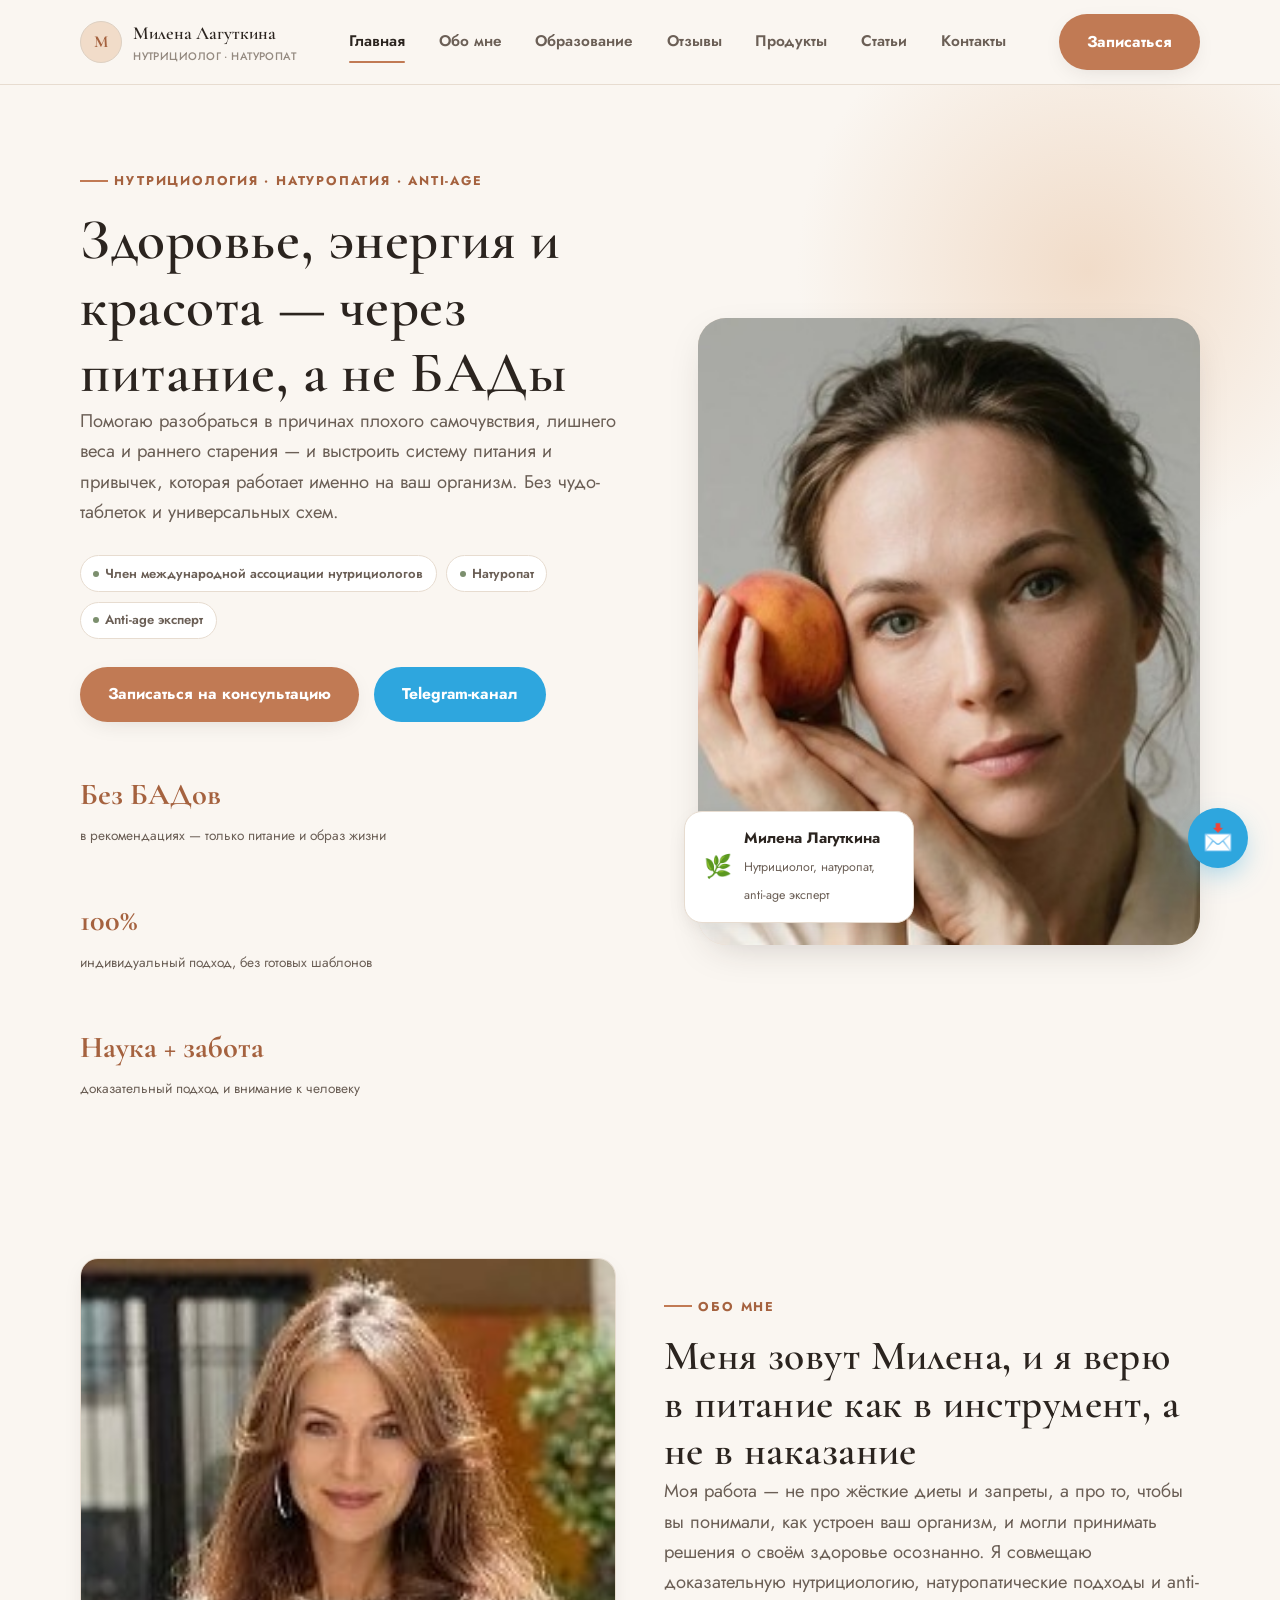
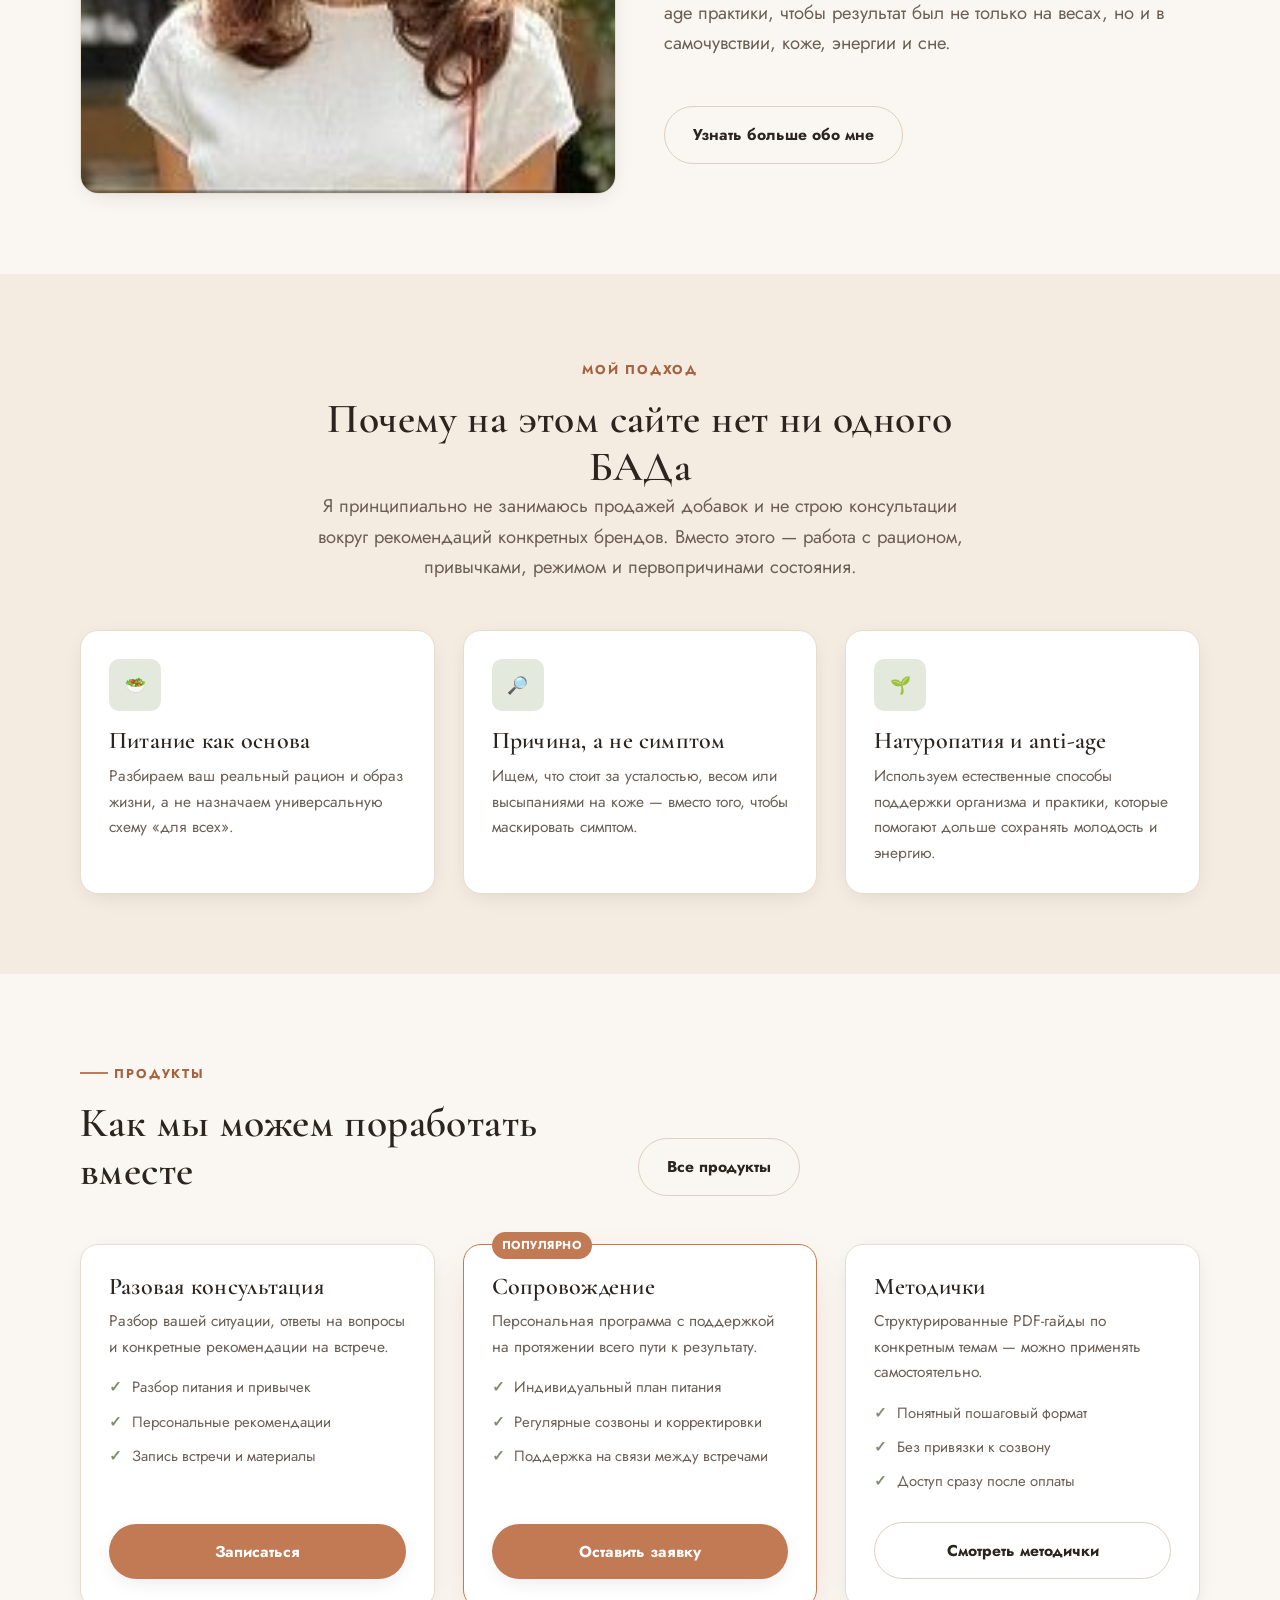
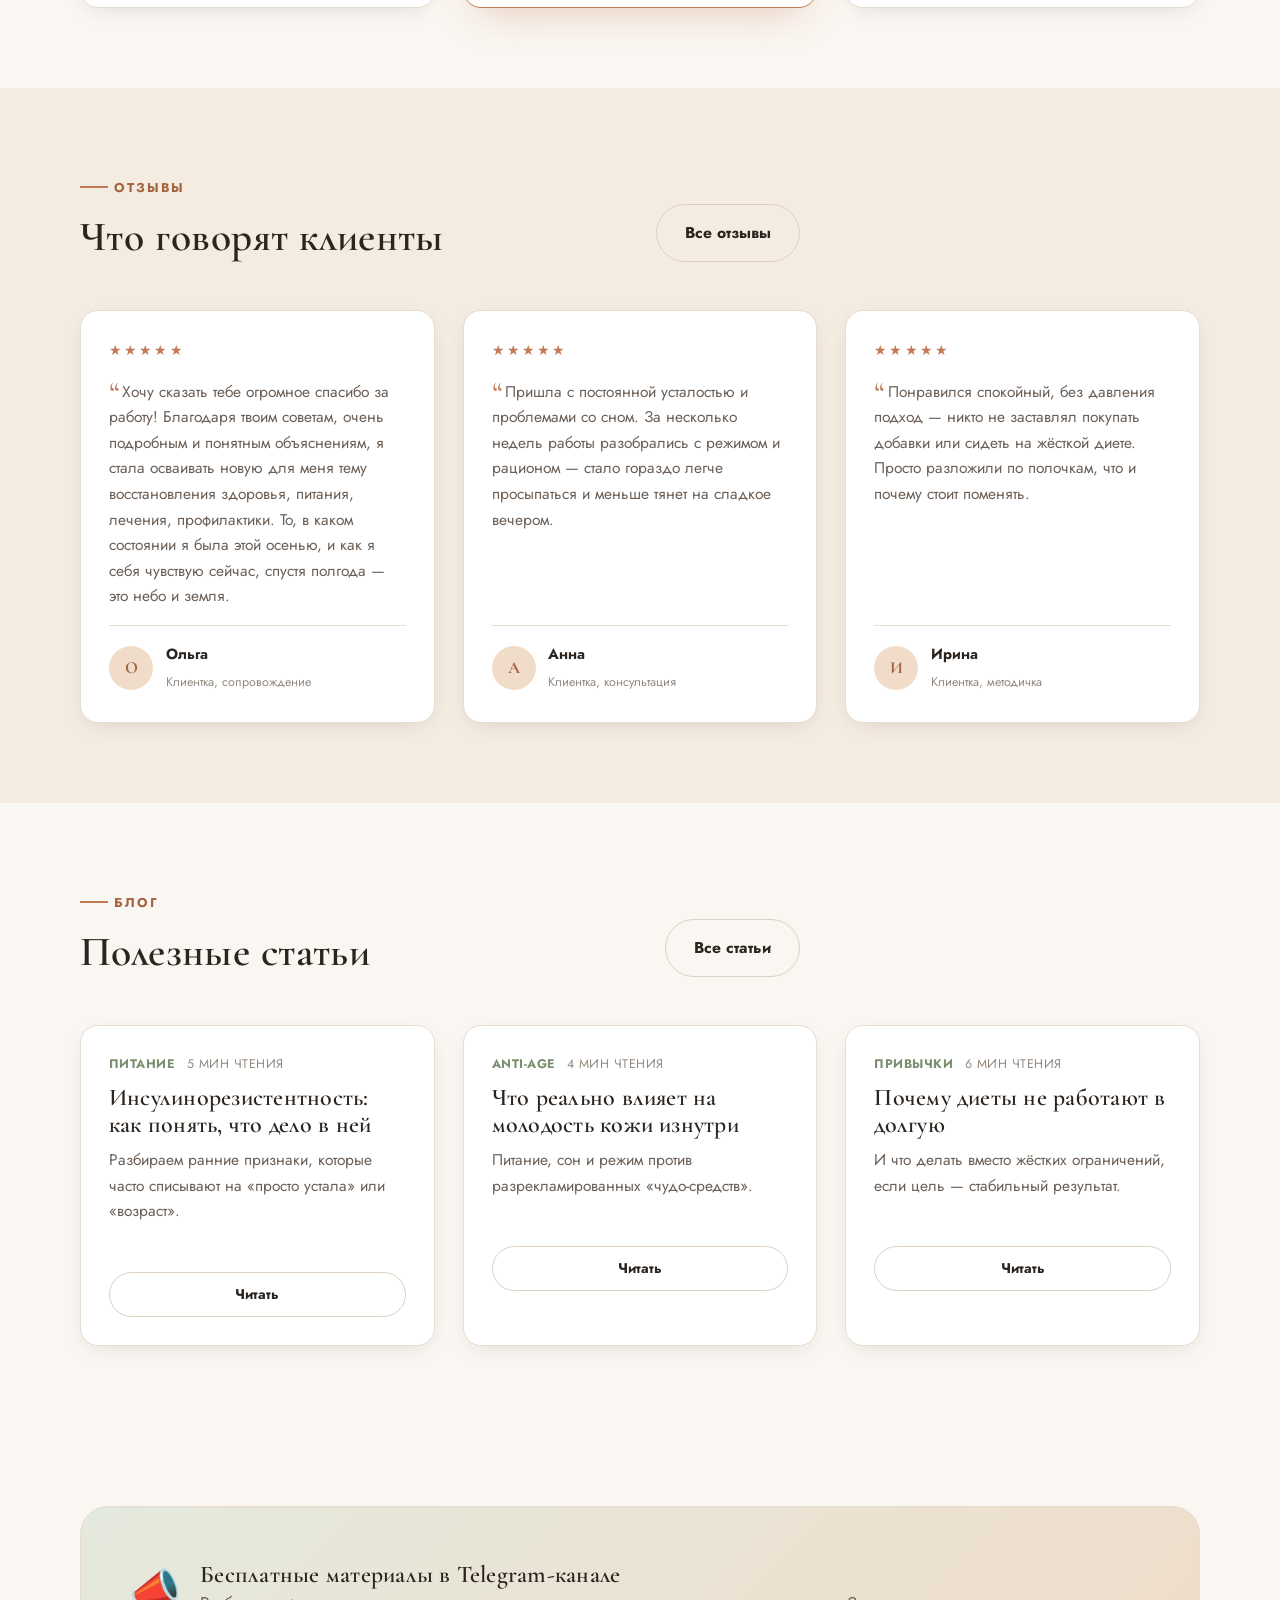
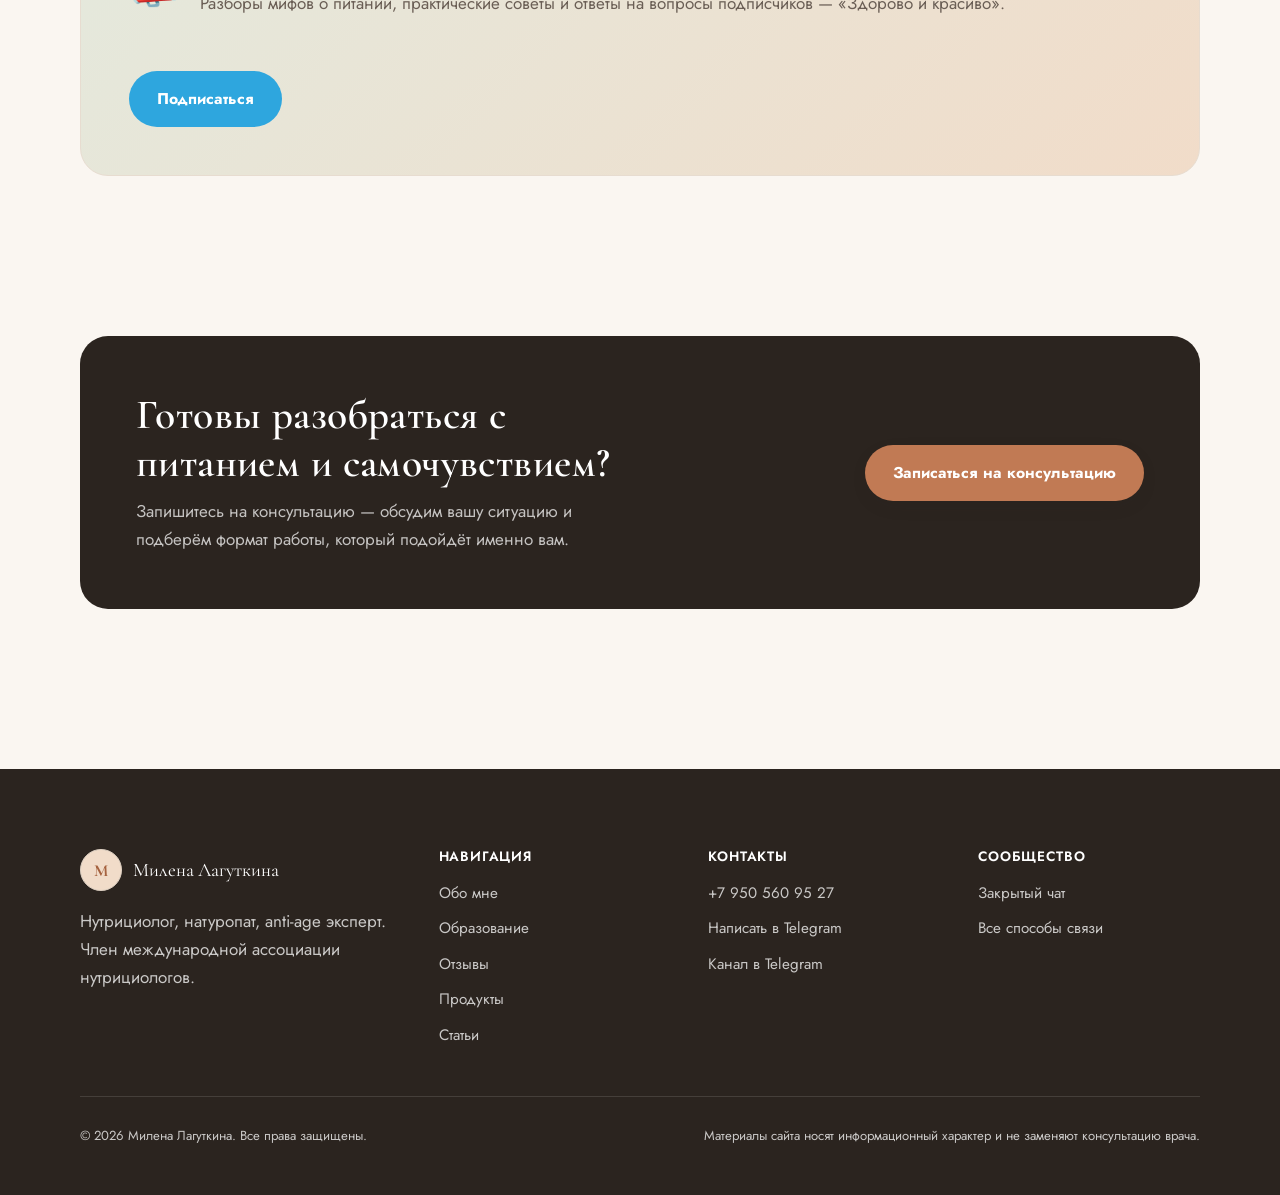
==== commit 3e26db71: "Сменить шрифты на Cormorant Garamond + Jost Playfair Display/Manrope заменены на более изящную пару " ====
--- a/index.html
+++ b/index.html
@@ -9,7 +9,7 @@
 <link rel="icon" href="data:image/svg+xml,<svg xmlns=%22http://www.w3.org/2000/svg%22 viewBox=%220 0 100 100%22><circle cx=%2250%22 cy=%2250%22 r=%2248%22 fill=%22%23C17A54%22/><text x=%2250%22 y=%2266%22 font-size=%2258%22 font-family=%22Georgia,serif%22 fill=%22white%22 text-anchor=%22middle%22>М</text></svg>" />
 <link rel="preconnect" href="https://fonts.googleapis.com" />
 <link rel="preconnect" href="https://fonts.gstatic.com" crossorigin />
-<link href="https://fonts.googleapis.com/css2?family=Playfair+Display:wght@500;600;700&family=Manrope:wght@400;500;600;700;800&display=swap" rel="stylesheet" />
+<link href="https://fonts.googleapis.com/css2?family=Cormorant+Garamond:ital,wght@0,400;0,500;0,600;0,700;1,500&family=Jost:wght@400;500;600;700&display=swap" rel="stylesheet" />
 <link rel="stylesheet" href="css/style.css" />
 </head>
 <body>
--- a/css/style.css
+++ b/css/style.css
@@ -17,8 +17,8 @@
   --color-border: #e7dcd0;
   --color-line: #ddd0c2;
 
-  --font-heading: "Playfair Display", "PT Serif", Georgia, serif;
-  --font-body: "Manrope", "Segoe UI", Arial, sans-serif;
+  --font-heading: "Cormorant Garamond", "Playfair Display", Georgia, serif;
+  --font-body: "Jost", "Segoe UI", Arial, sans-serif;
 
   --container-w: 1200px;
   --radius-sm: 10px;
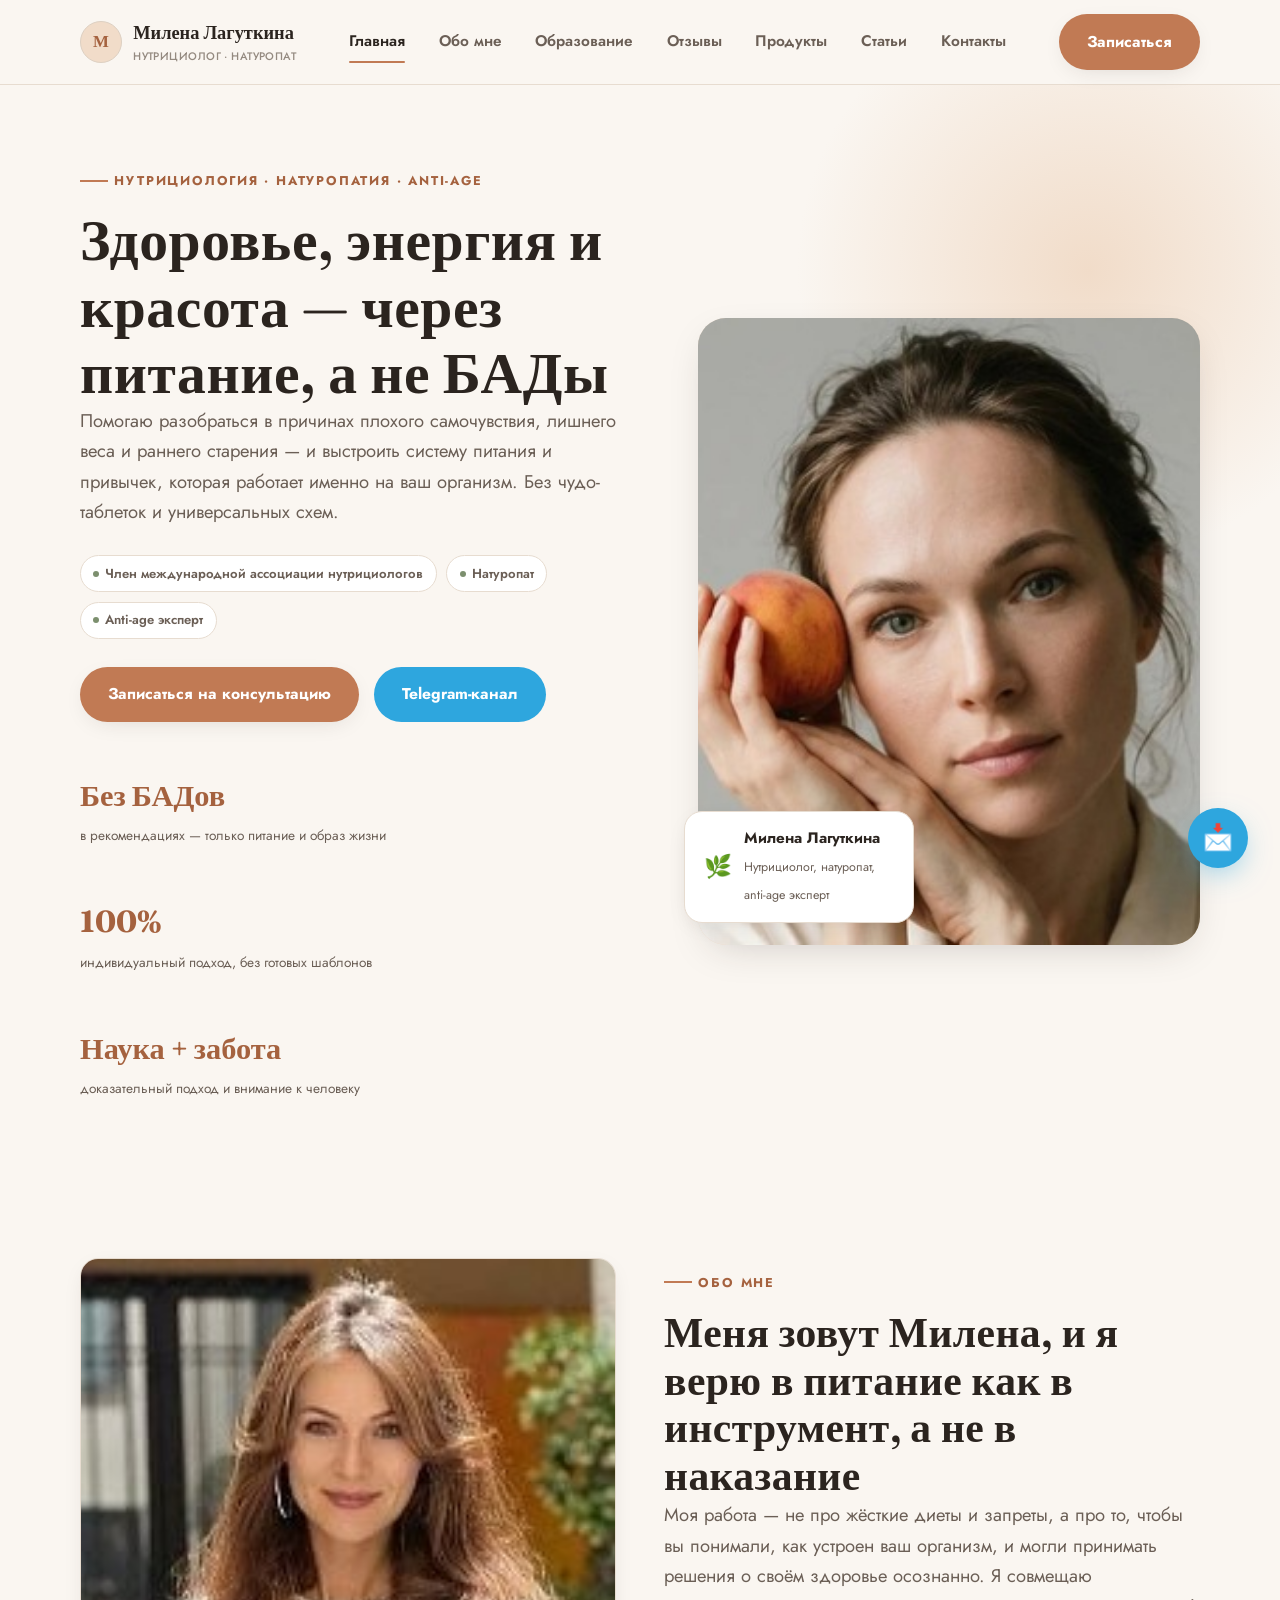
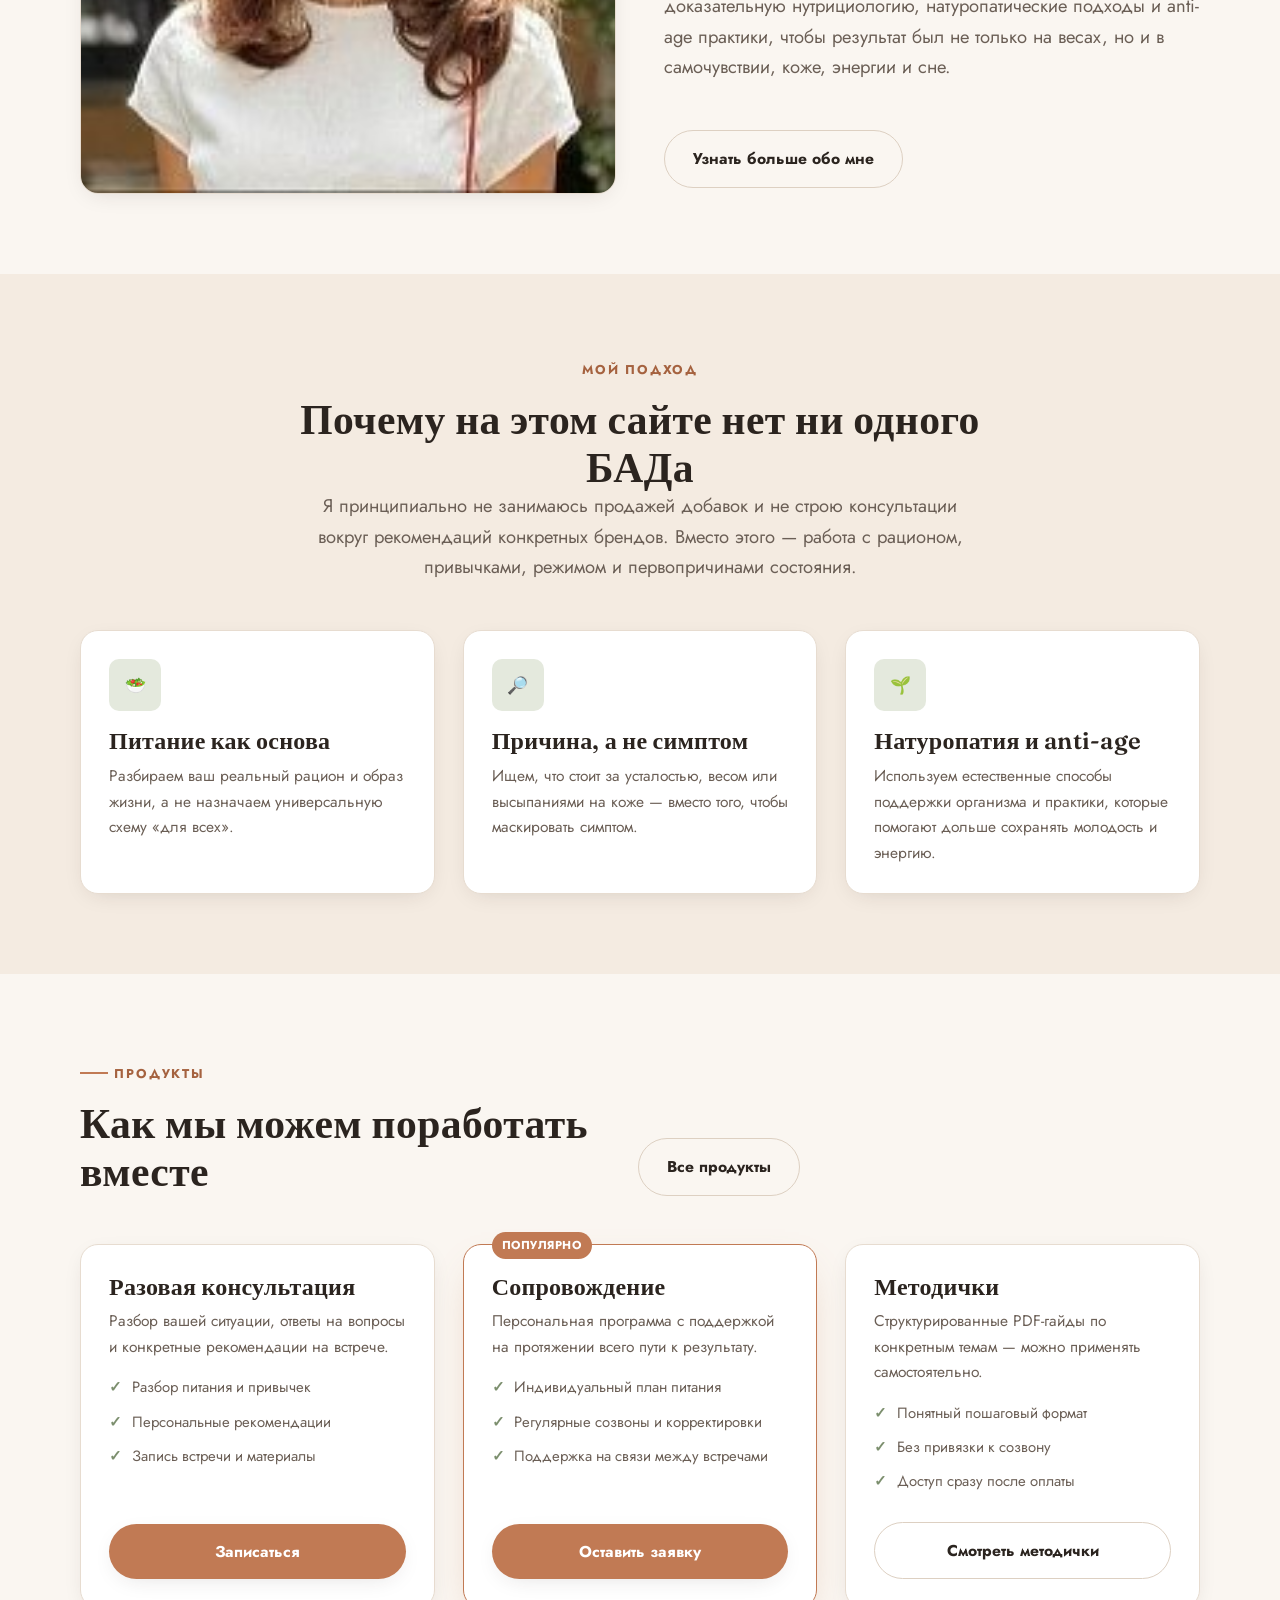
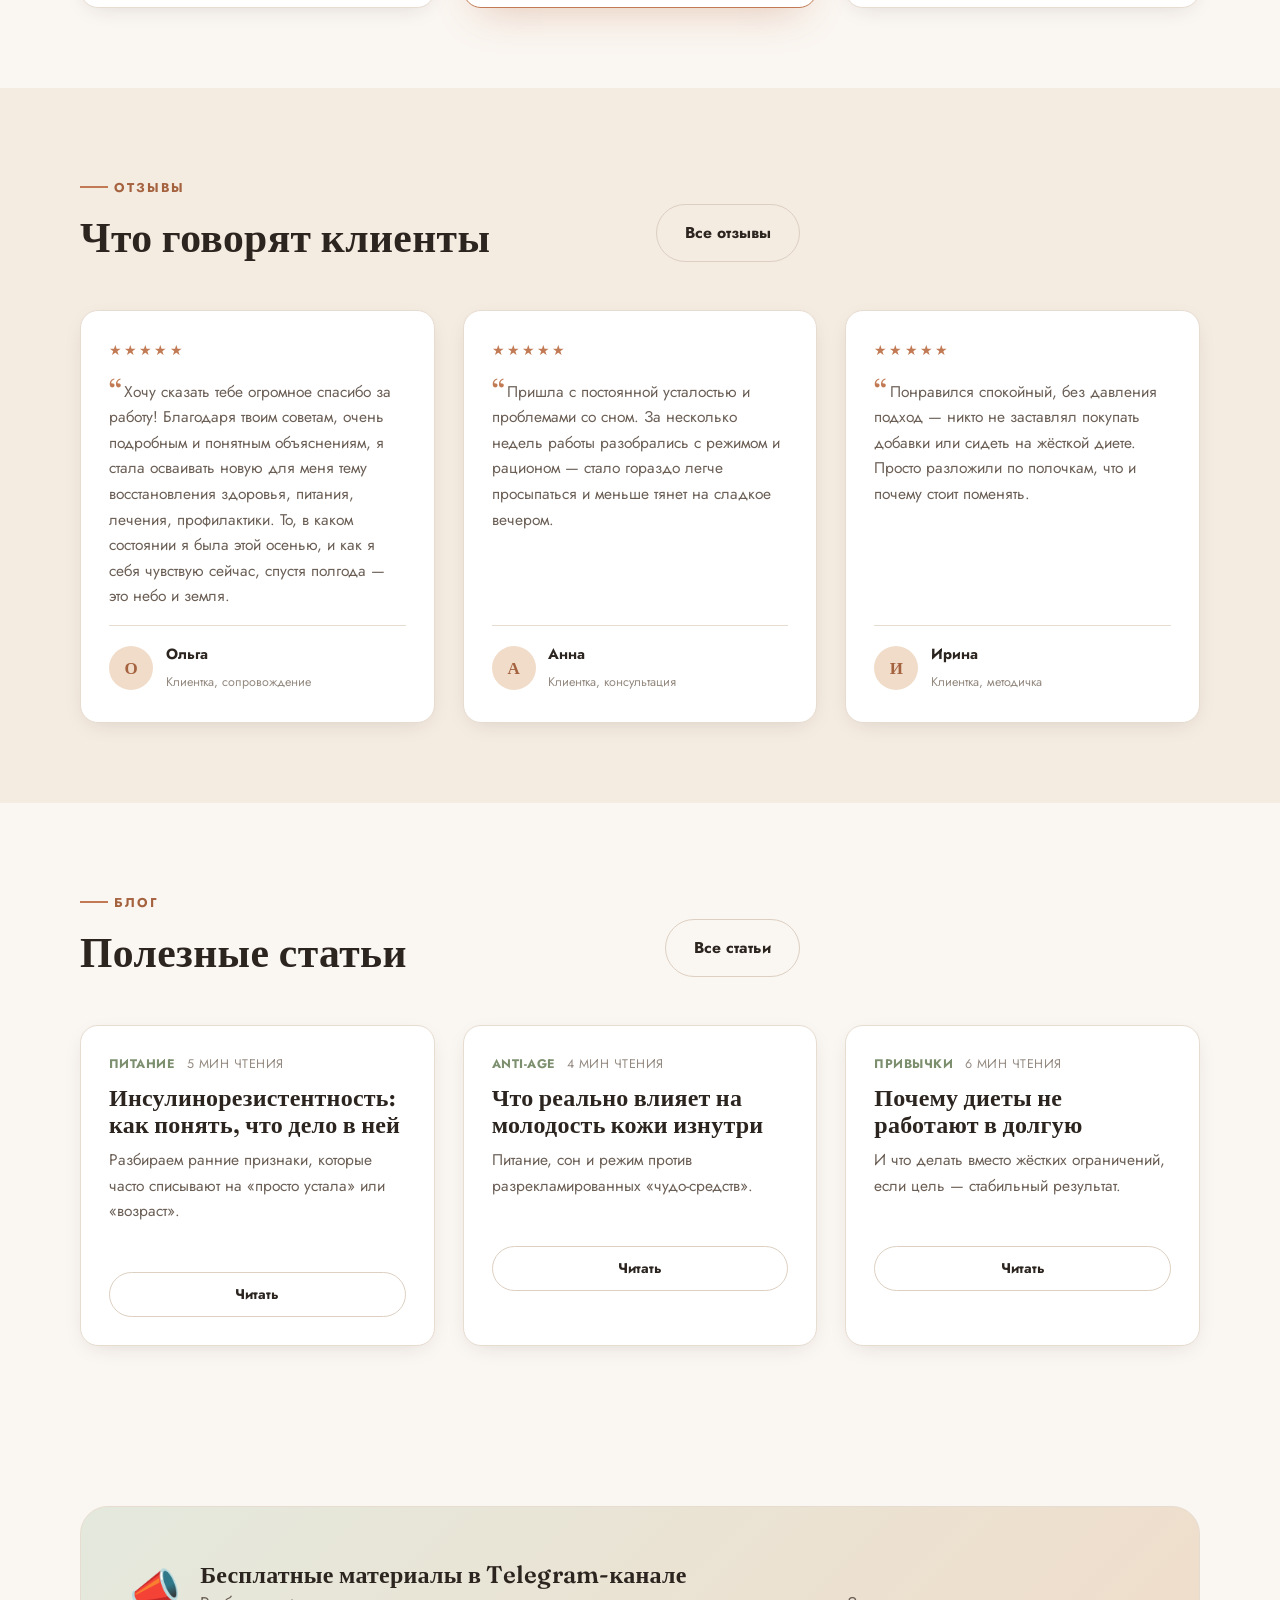
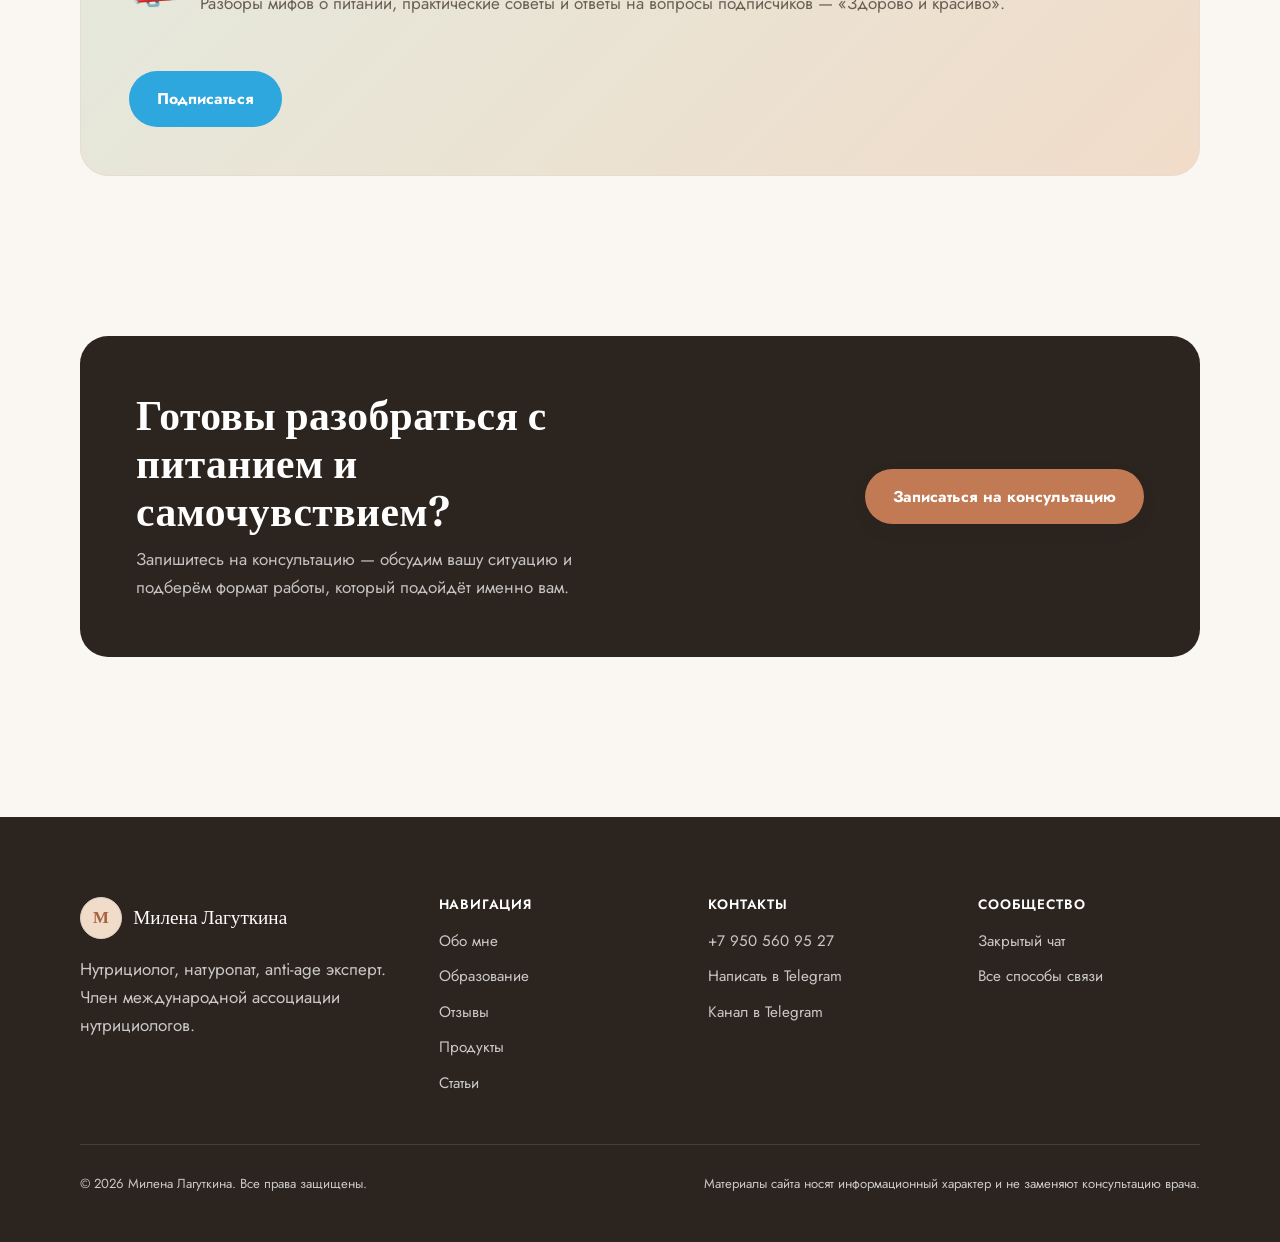
==== commit 57910c1a: "Заменить заголовочный шрифт Cormorant Garamond на Fraunces Cormorant Garamond оказался слишком тонки" ====
--- a/index.html
+++ b/index.html
@@ -9,7 +9,7 @@
 <link rel="icon" href="data:image/svg+xml,<svg xmlns=%22http://www.w3.org/2000/svg%22 viewBox=%220 0 100 100%22><circle cx=%2250%22 cy=%2250%22 r=%2248%22 fill=%22%23C17A54%22/><text x=%2250%22 y=%2266%22 font-size=%2258%22 font-family=%22Georgia,serif%22 fill=%22white%22 text-anchor=%22middle%22>М</text></svg>" />
 <link rel="preconnect" href="https://fonts.googleapis.com" />
 <link rel="preconnect" href="https://fonts.gstatic.com" crossorigin />
-<link href="https://fonts.googleapis.com/css2?family=Cormorant+Garamond:ital,wght@0,400;0,500;0,600;0,700;1,500&family=Jost:wght@400;500;600;700&display=swap" rel="stylesheet" />
+<link href="https://fonts.googleapis.com/css2?family=Fraunces:ital,opsz,wght@0,9..144,400;0,9..144,500;0,9..144,600;0,9..144,700;1,9..144,500&family=Jost:wght@400;500;600;700&display=swap" rel="stylesheet" />
 <link rel="stylesheet" href="css/style.css" />
 </head>
 <body>
--- a/css/style.css
+++ b/css/style.css
@@ -17,7 +17,7 @@
   --color-border: #e7dcd0;
   --color-line: #ddd0c2;
 
-  --font-heading: "Cormorant Garamond", "Playfair Display", Georgia, serif;
+  --font-heading: "Fraunces", Georgia, serif;
   --font-body: "Jost", "Segoe UI", Arial, sans-serif;
 
   --container-w: 1200px;
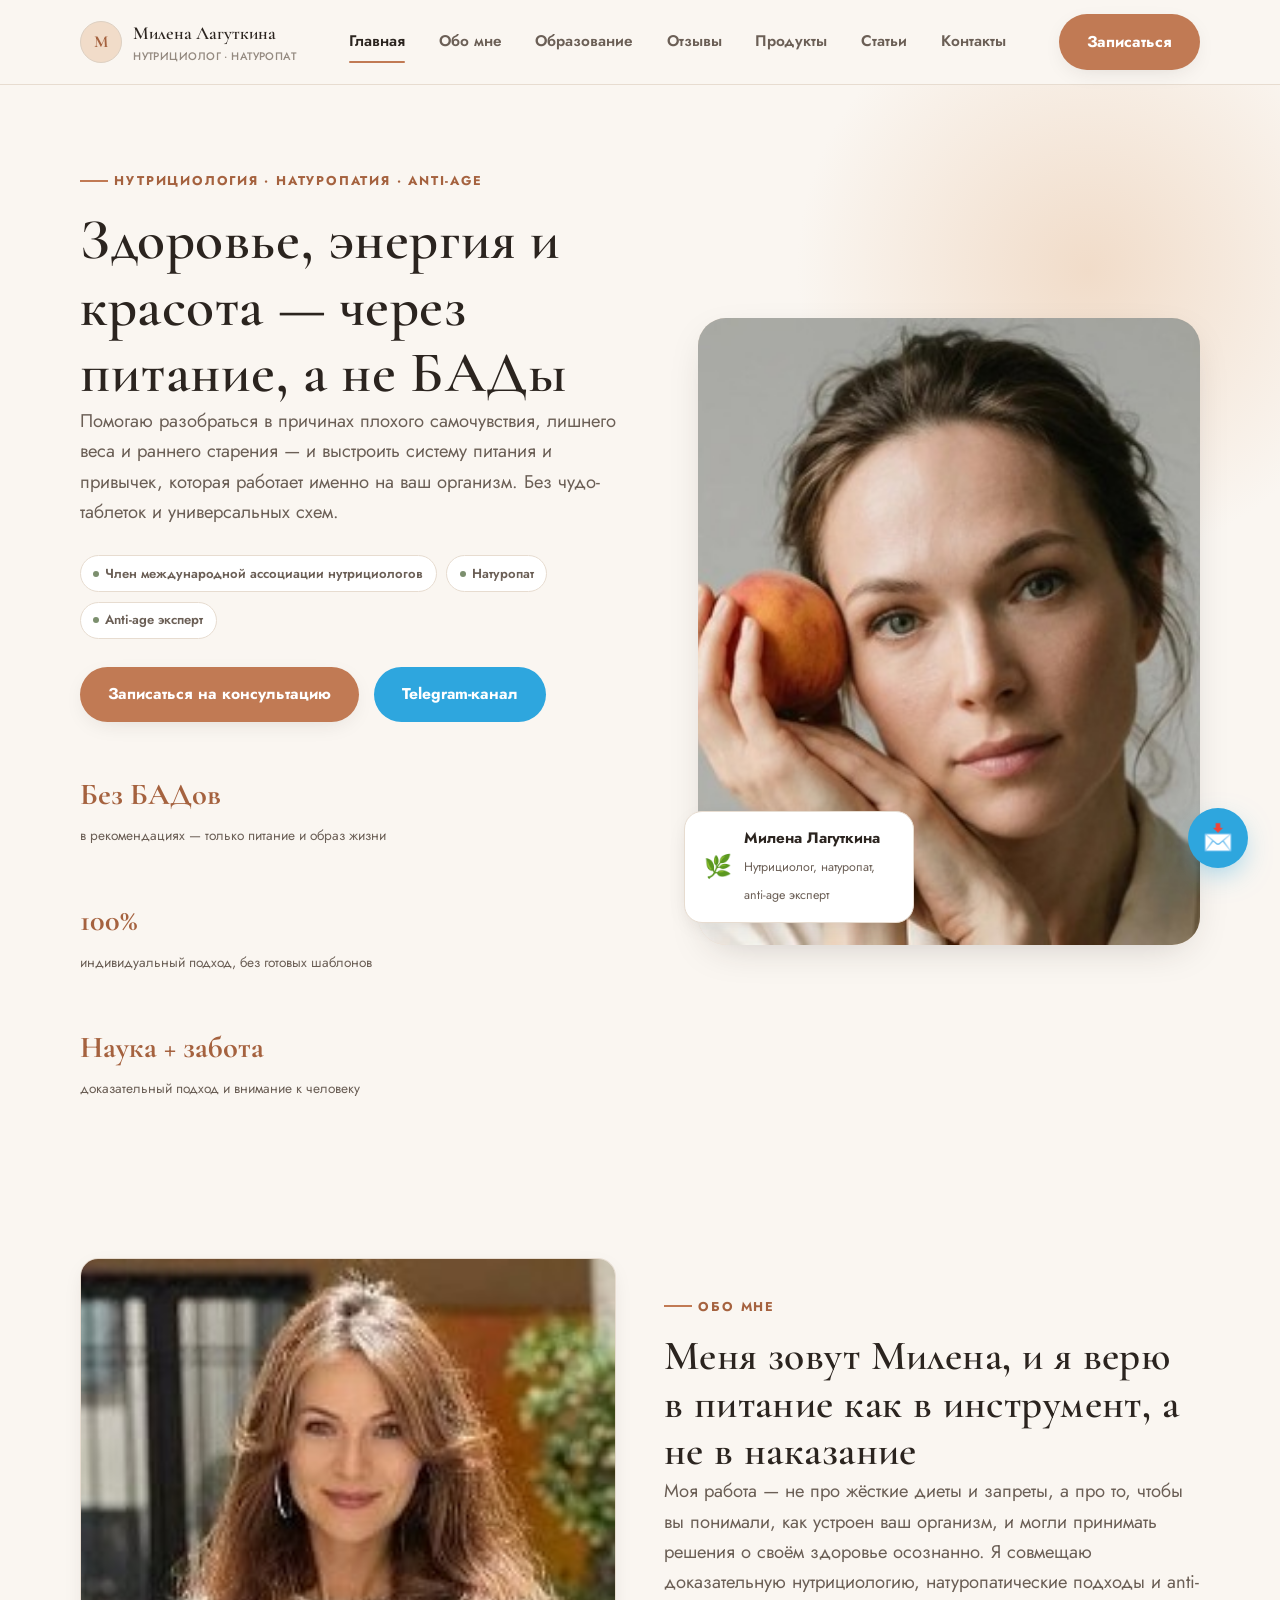
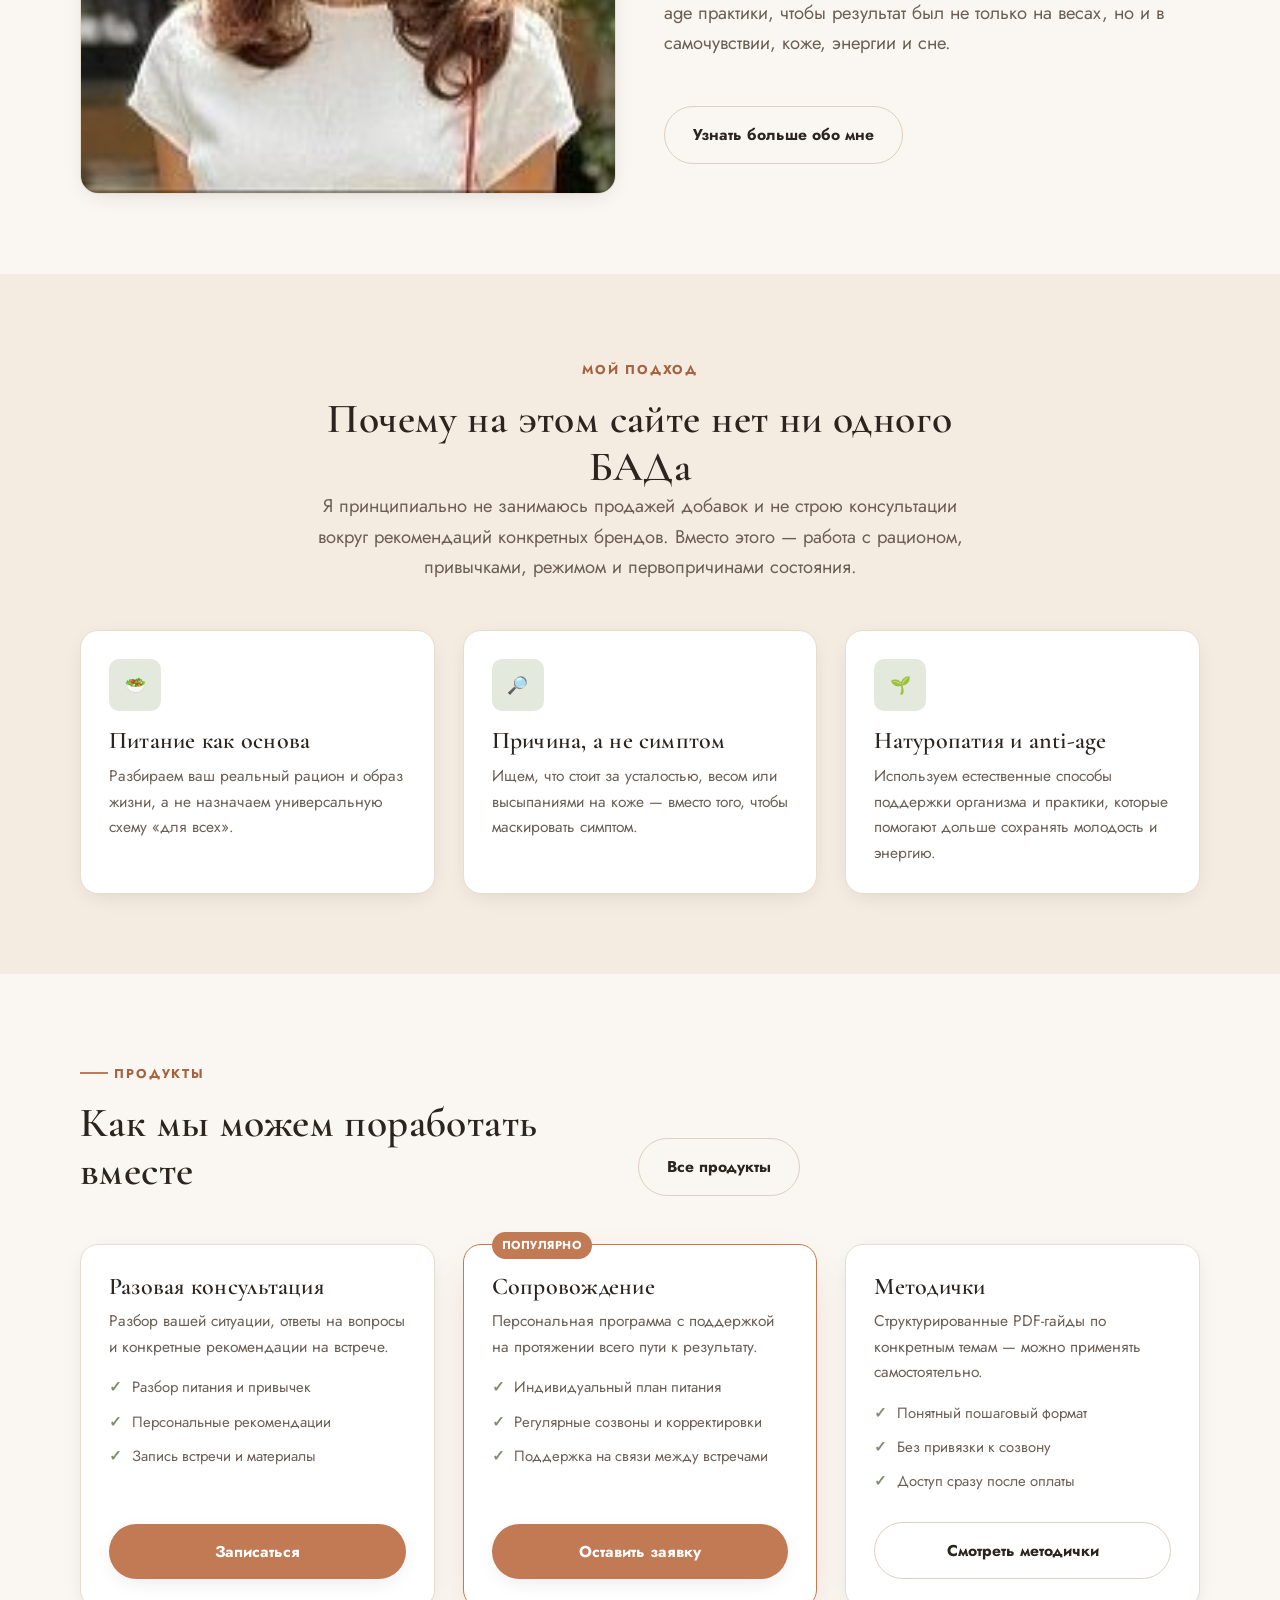
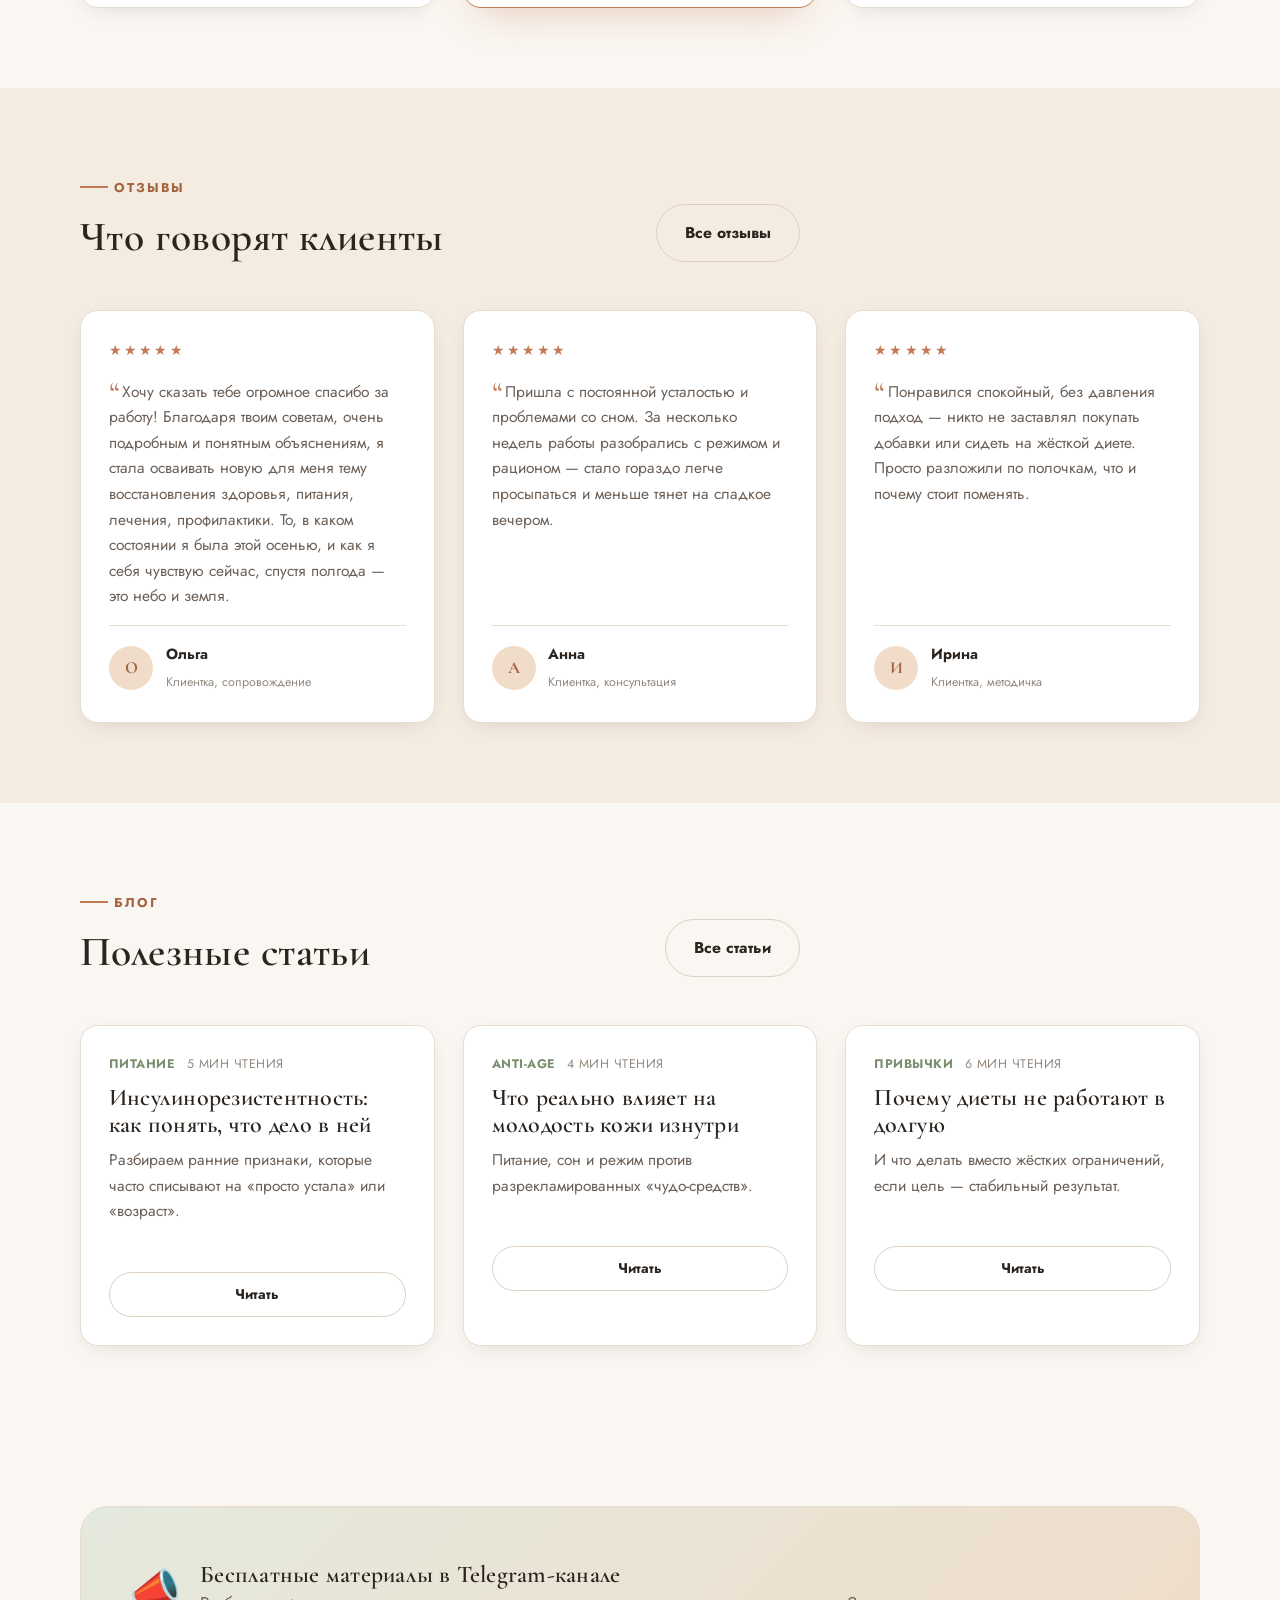
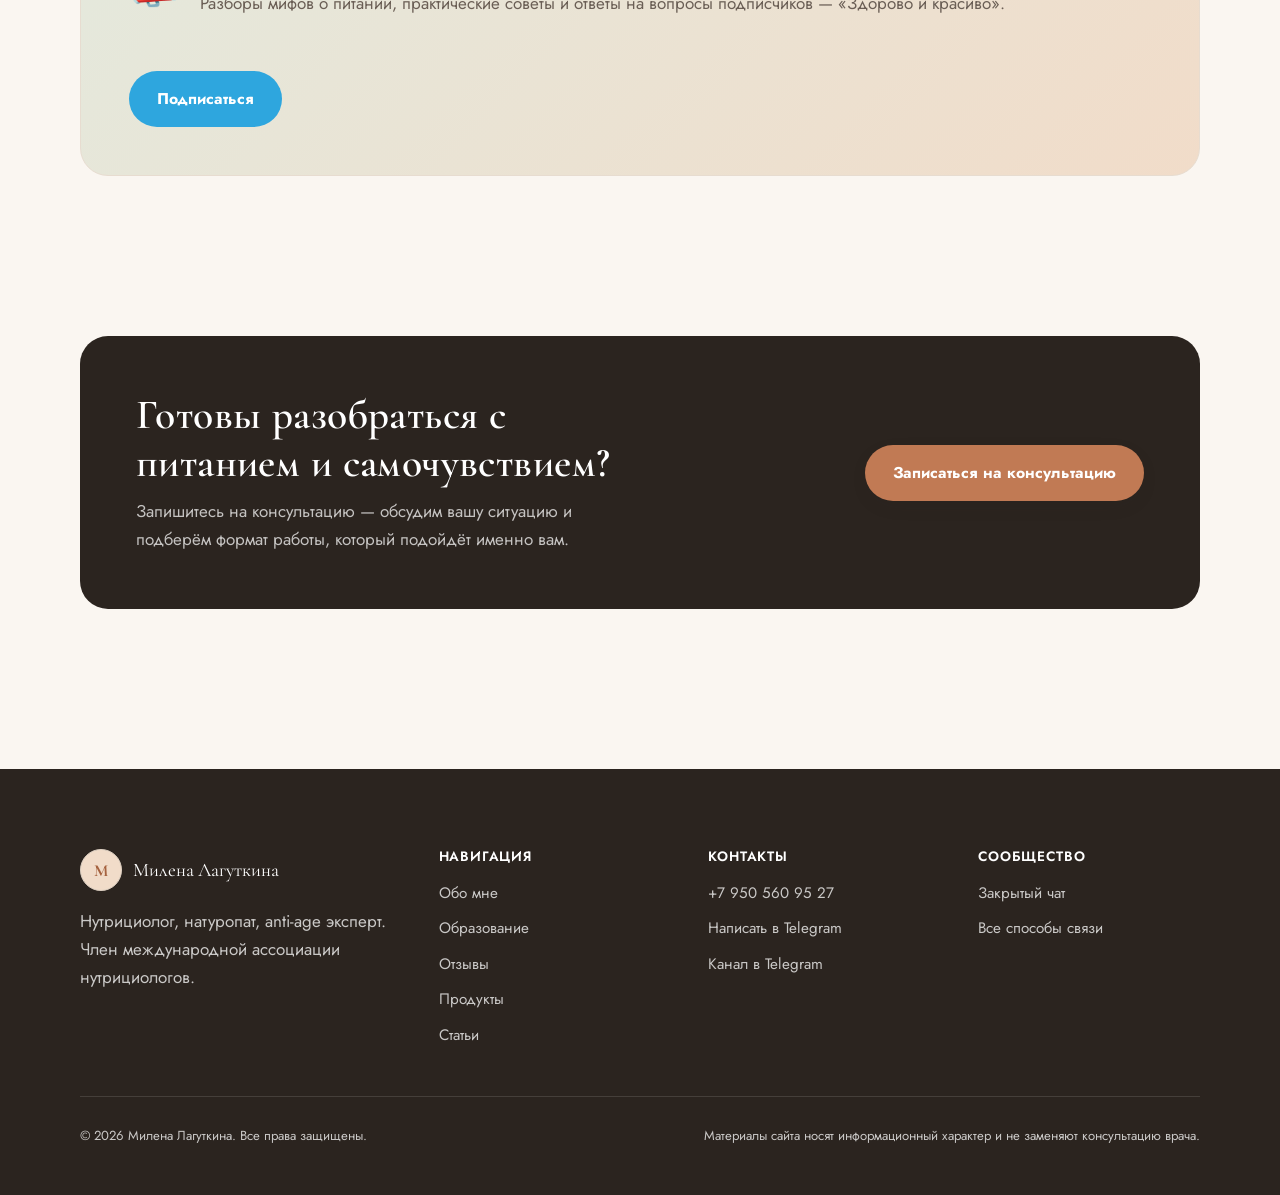
==== commit 8bb6c263: "Вернуть заголовочный шрифт на Cormorant Garamond По просьбе клиента откатили Fraunces обратно на Cor" ====
--- a/index.html
+++ b/index.html
@@ -9,7 +9,7 @@
 <link rel="icon" href="data:image/svg+xml,<svg xmlns=%22http://www.w3.org/2000/svg%22 viewBox=%220 0 100 100%22><circle cx=%2250%22 cy=%2250%22 r=%2248%22 fill=%22%23C17A54%22/><text x=%2250%22 y=%2266%22 font-size=%2258%22 font-family=%22Georgia,serif%22 fill=%22white%22 text-anchor=%22middle%22>М</text></svg>" />
 <link rel="preconnect" href="https://fonts.googleapis.com" />
 <link rel="preconnect" href="https://fonts.gstatic.com" crossorigin />
-<link href="https://fonts.googleapis.com/css2?family=Fraunces:ital,opsz,wght@0,9..144,400;0,9..144,500;0,9..144,600;0,9..144,700;1,9..144,500&family=Jost:wght@400;500;600;700&display=swap" rel="stylesheet" />
+<link href="https://fonts.googleapis.com/css2?family=Cormorant+Garamond:ital,wght@0,400;0,500;0,600;0,700;1,500&family=Jost:wght@400;500;600;700&display=swap" rel="stylesheet" />
 <link rel="stylesheet" href="css/style.css" />
 </head>
 <body>
--- a/css/style.css
+++ b/css/style.css
@@ -17,7 +17,7 @@
   --color-border: #e7dcd0;
   --color-line: #ddd0c2;
 
-  --font-heading: "Fraunces", Georgia, serif;
+  --font-heading: "Cormorant Garamond", "Playfair Display", Georgia, serif;
   --font-body: "Jost", "Segoe UI", Arial, sans-serif;
 
   --container-w: 1200px;
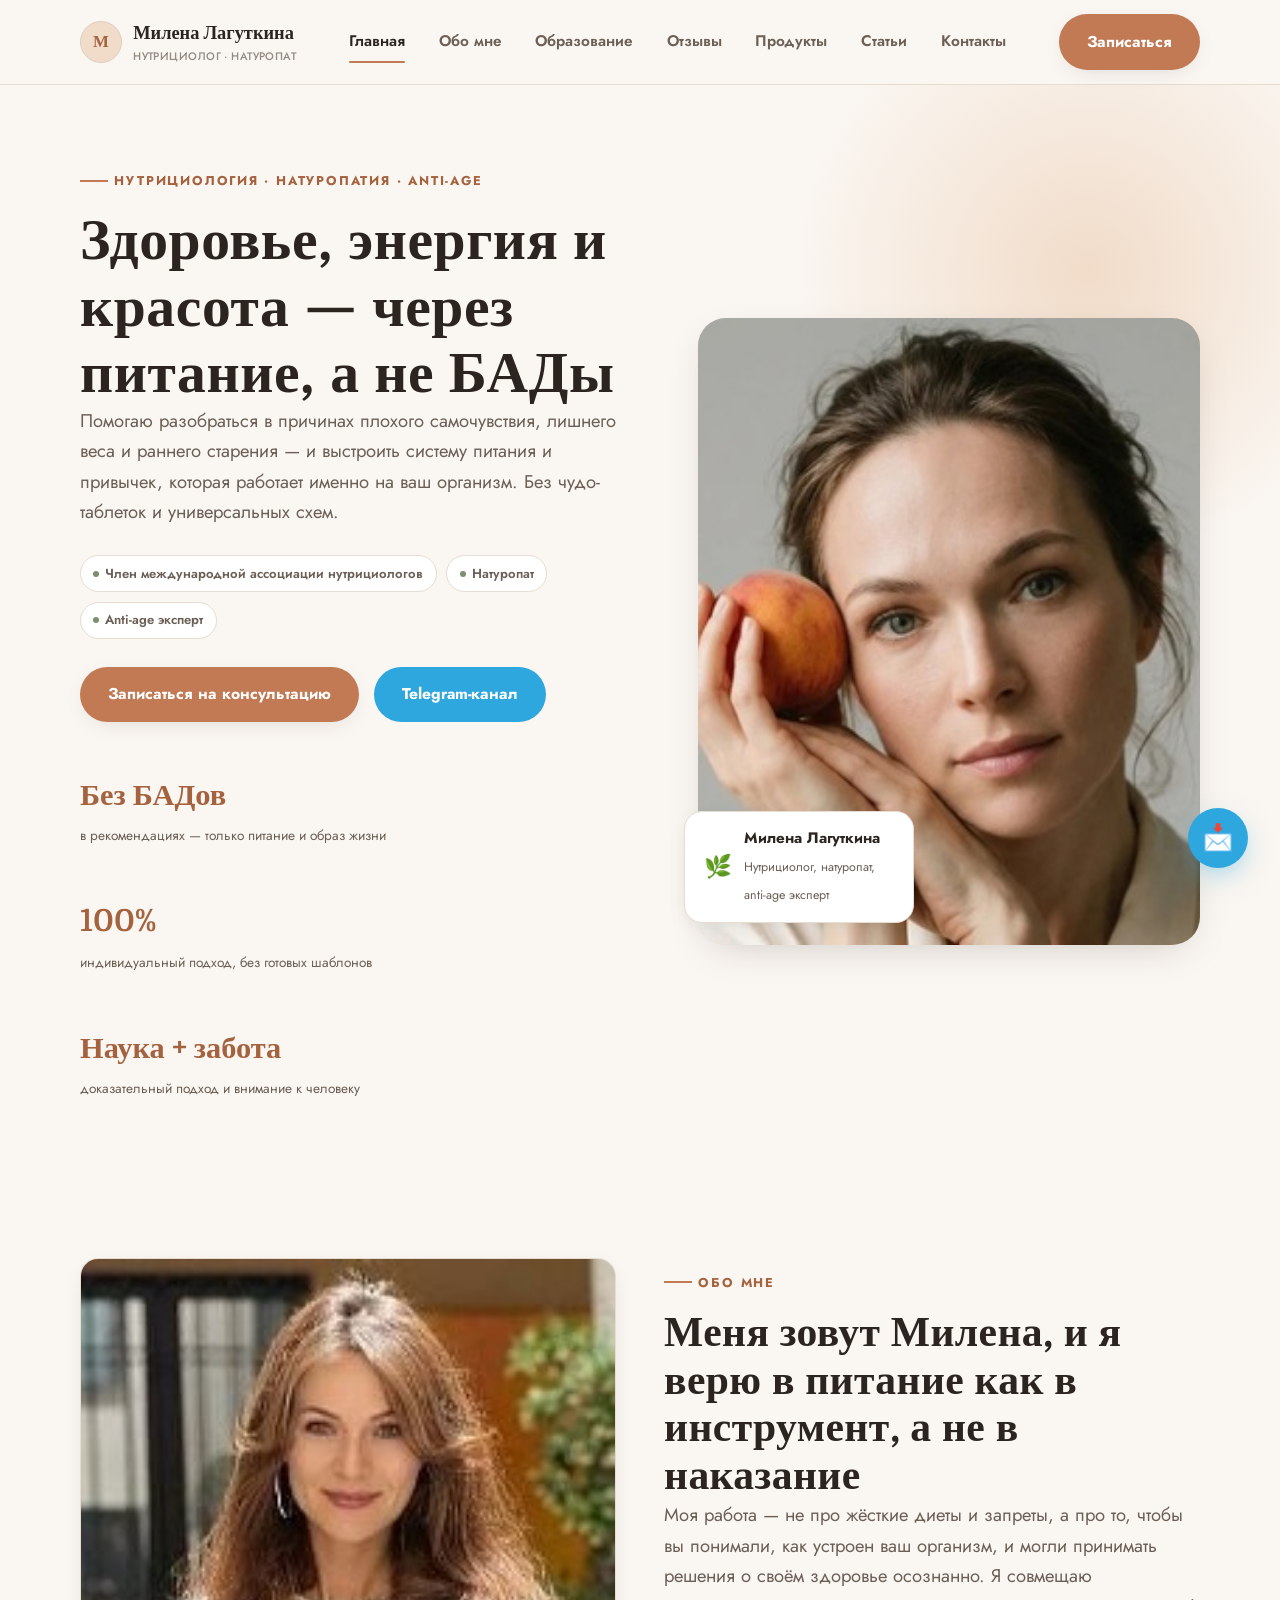
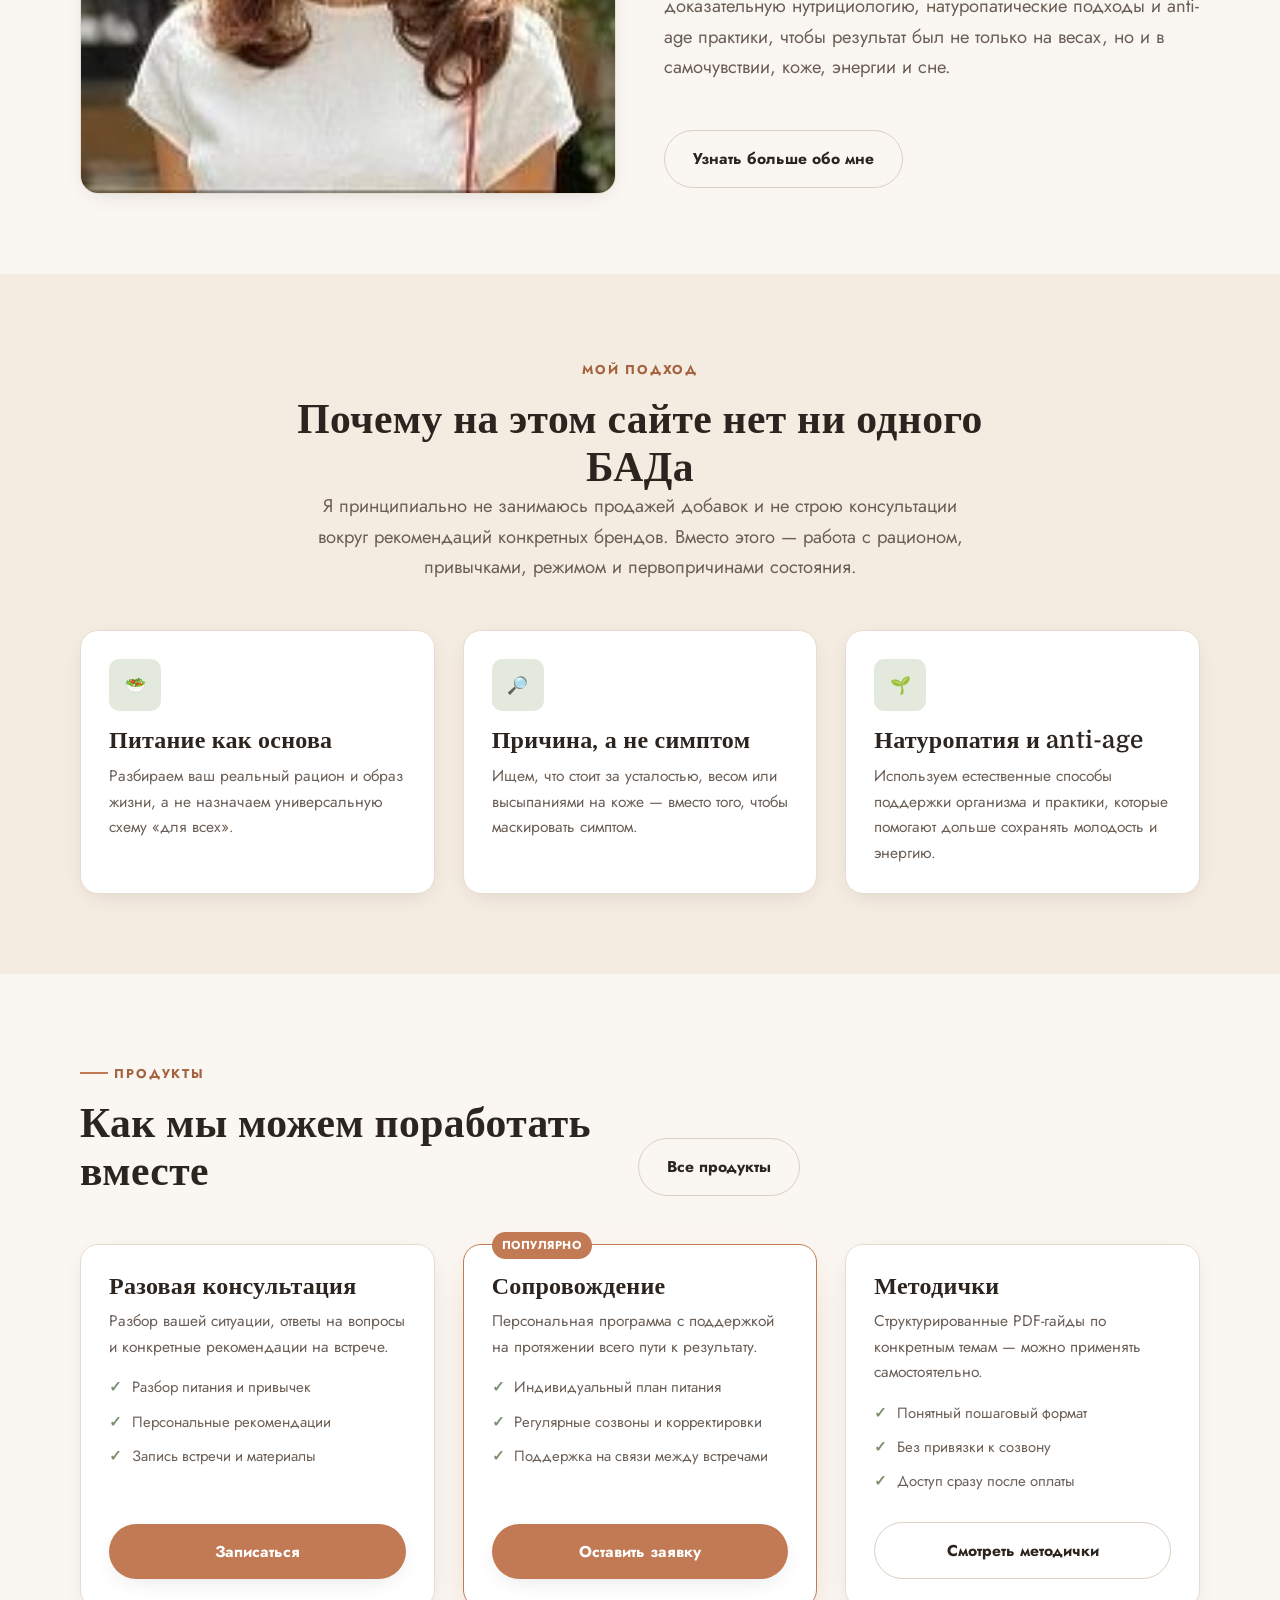
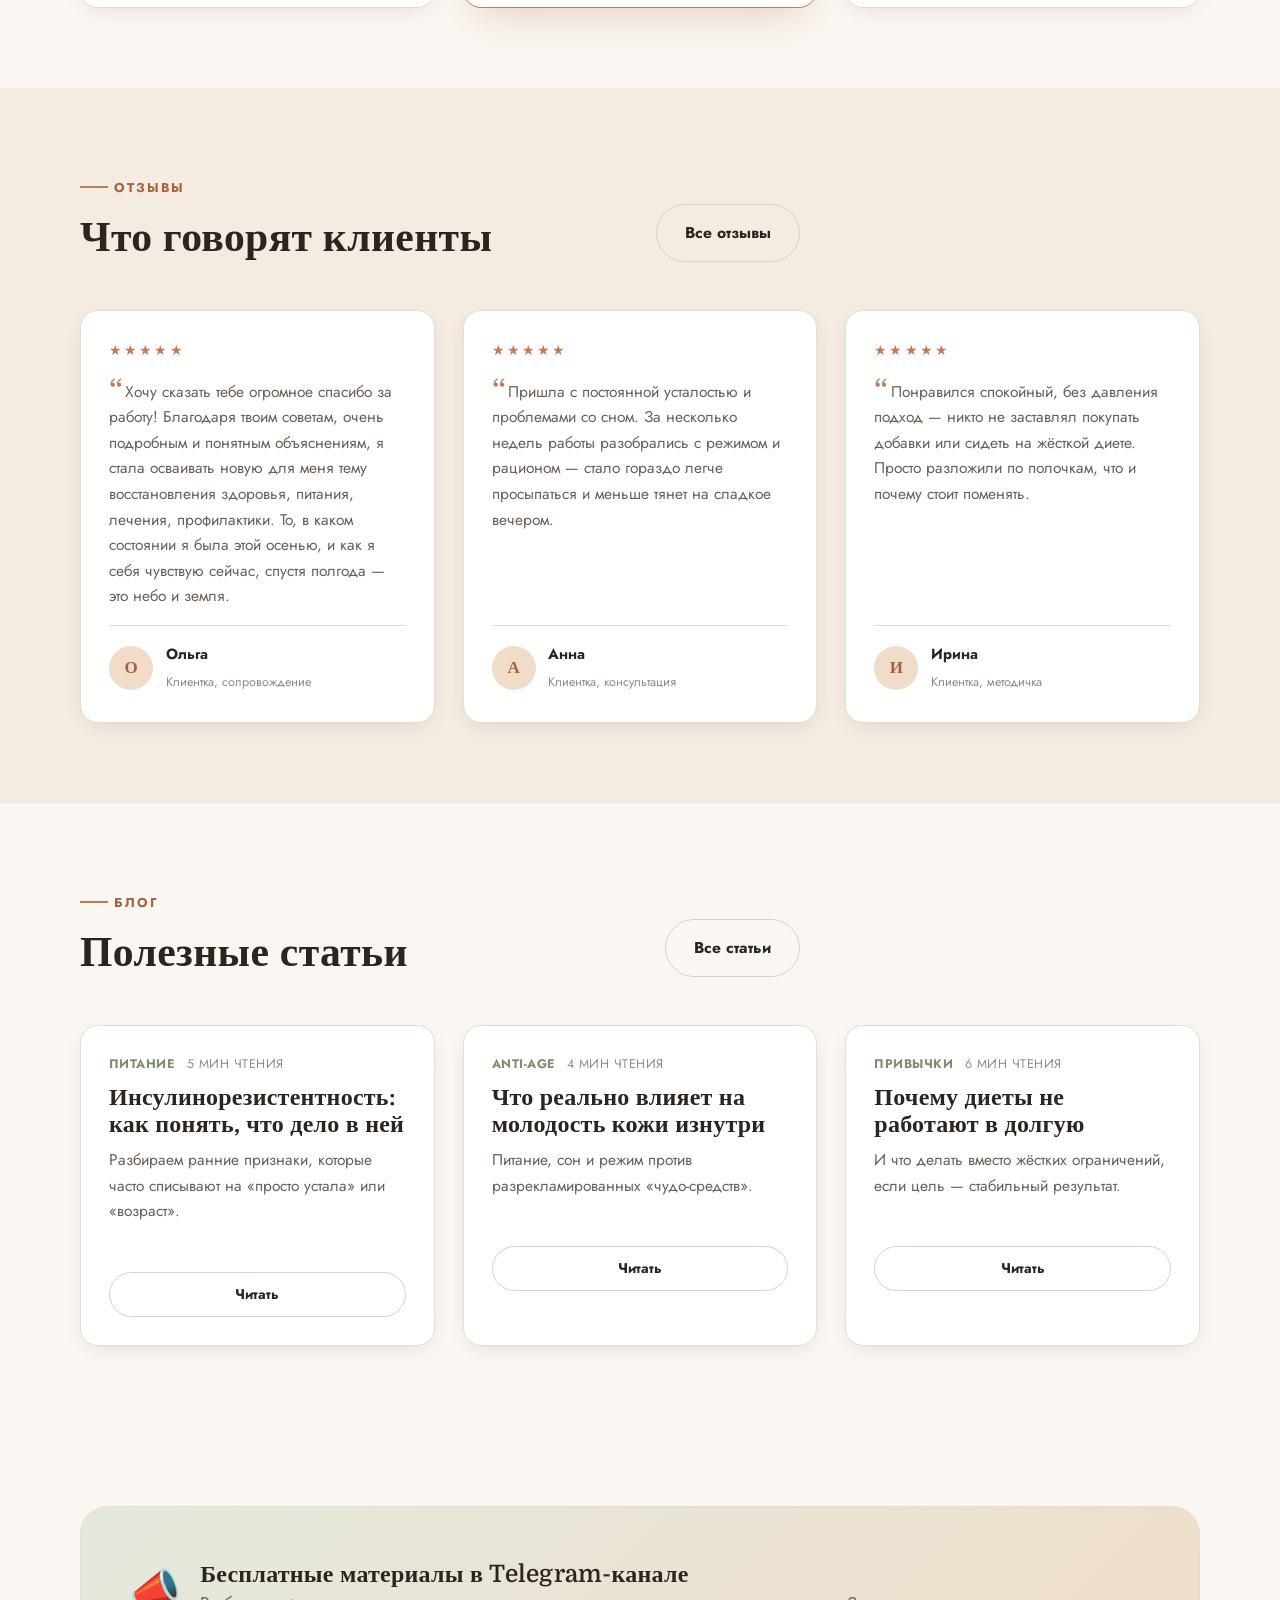
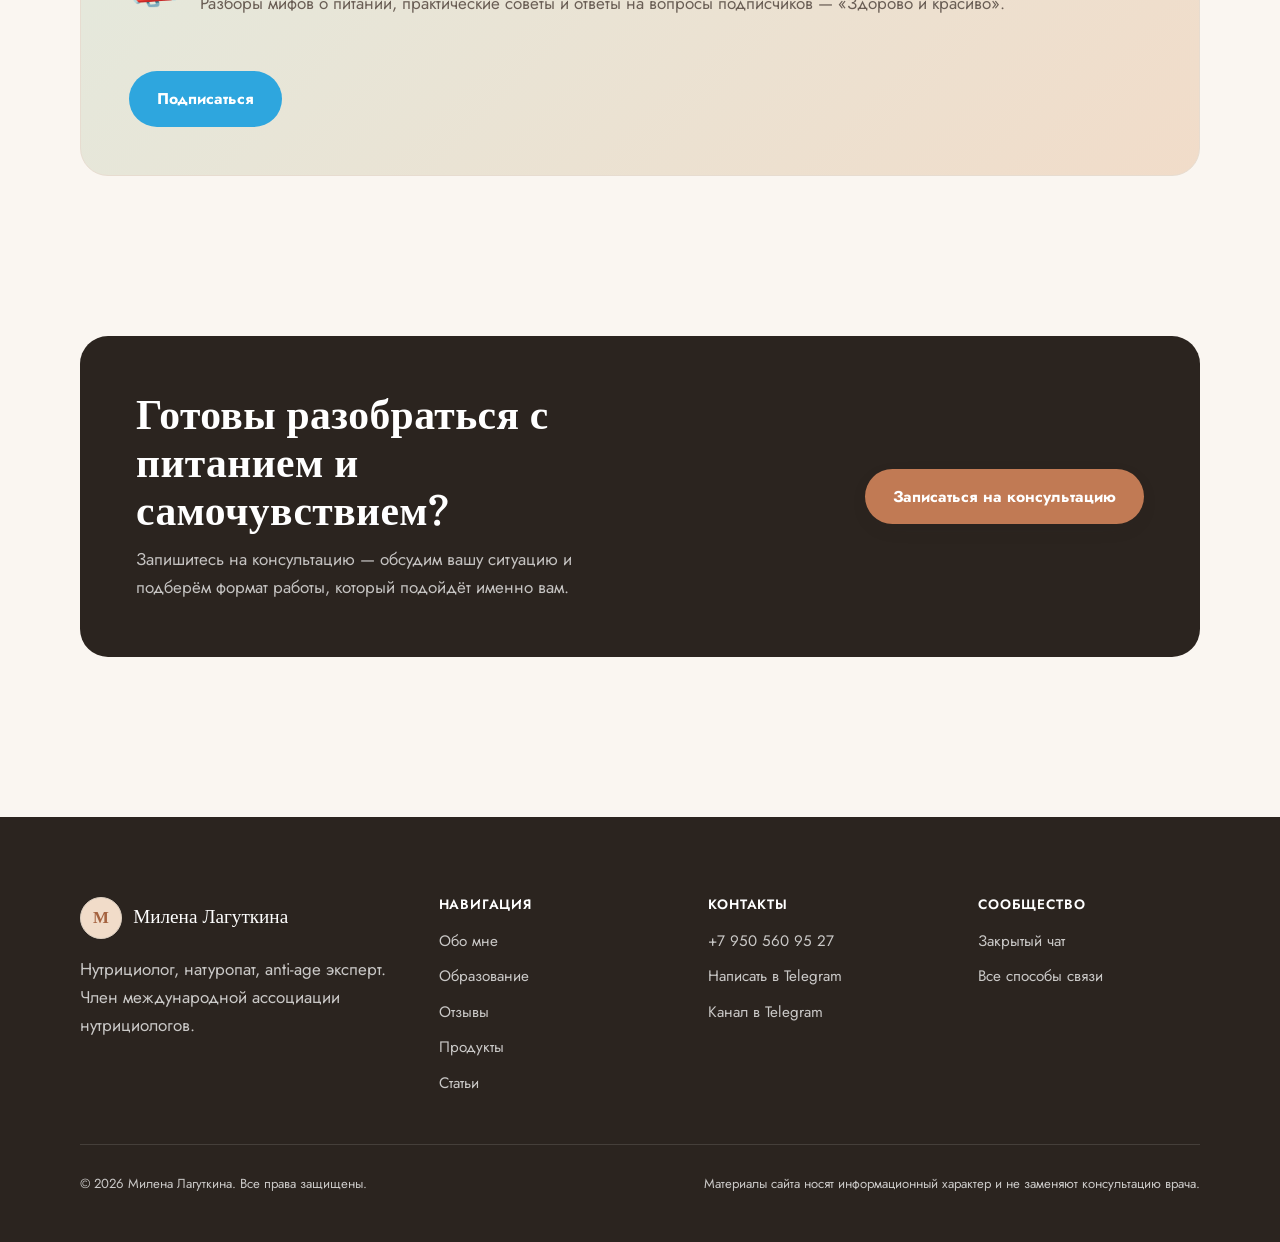
==== commit 8d1636d6: "Сменить заголовочный шрифт на Domine Cormorant Garamond и Fraunces не подошли по восприятию. Domine " ====
--- a/index.html
+++ b/index.html
@@ -9,7 +9,7 @@
 <link rel="icon" href="data:image/svg+xml,<svg xmlns=%22http://www.w3.org/2000/svg%22 viewBox=%220 0 100 100%22><circle cx=%2250%22 cy=%2250%22 r=%2248%22 fill=%22%23C17A54%22/><text x=%2250%22 y=%2266%22 font-size=%2258%22 font-family=%22Georgia,serif%22 fill=%22white%22 text-anchor=%22middle%22>М</text></svg>" />
 <link rel="preconnect" href="https://fonts.googleapis.com" />
 <link rel="preconnect" href="https://fonts.gstatic.com" crossorigin />
-<link href="https://fonts.googleapis.com/css2?family=Cormorant+Garamond:ital,wght@0,400;0,500;0,600;0,700;1,500&family=Jost:wght@400;500;600;700&display=swap" rel="stylesheet" />
+<link href="https://fonts.googleapis.com/css2?family=Domine:wght@400;500;600;700&family=Jost:wght@400;500;600;700&display=swap" rel="stylesheet" />
 <link rel="stylesheet" href="css/style.css" />
 </head>
 <body>
--- a/css/style.css
+++ b/css/style.css
@@ -17,7 +17,7 @@
   --color-border: #e7dcd0;
   --color-line: #ddd0c2;
 
-  --font-heading: "Cormorant Garamond", "Playfair Display", Georgia, serif;
+  --font-heading: "Domine", Georgia, serif;
   --font-body: "Jost", "Segoe UI", Arial, sans-serif;
 
   --container-w: 1200px;
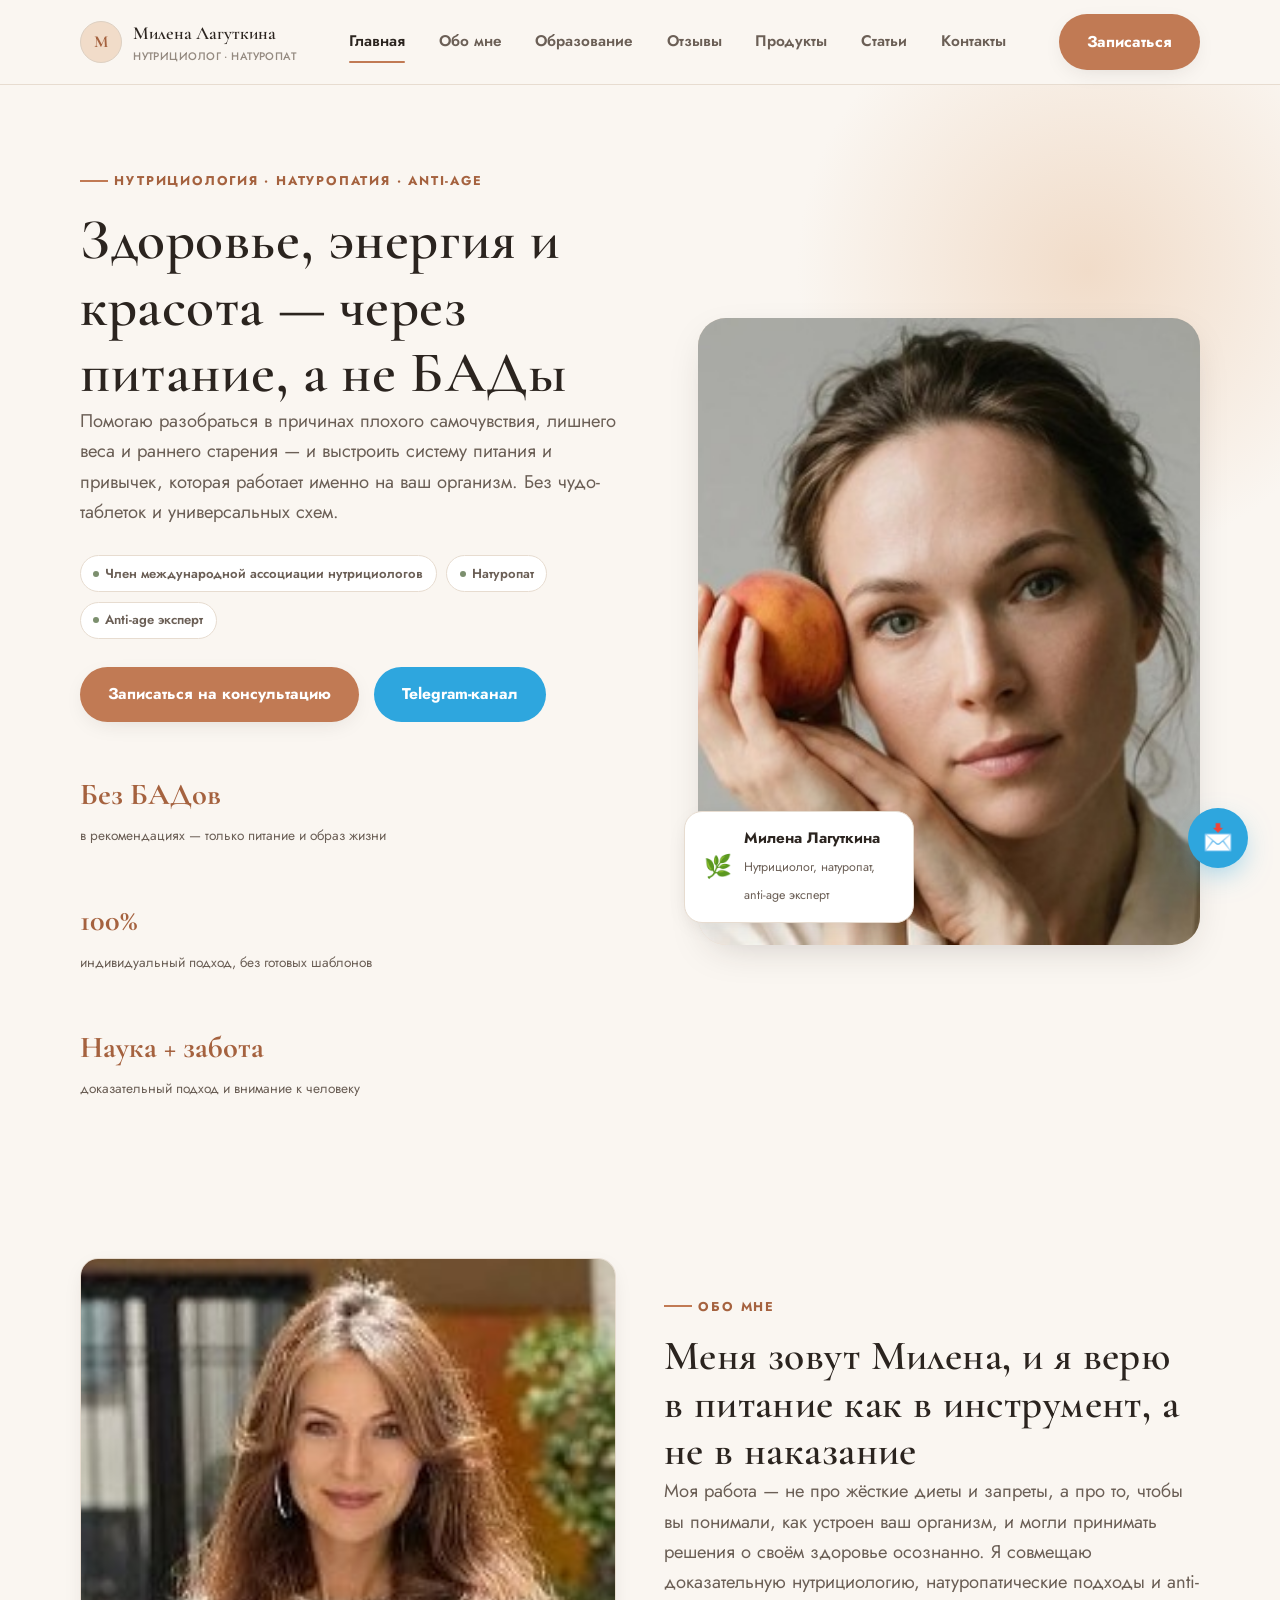
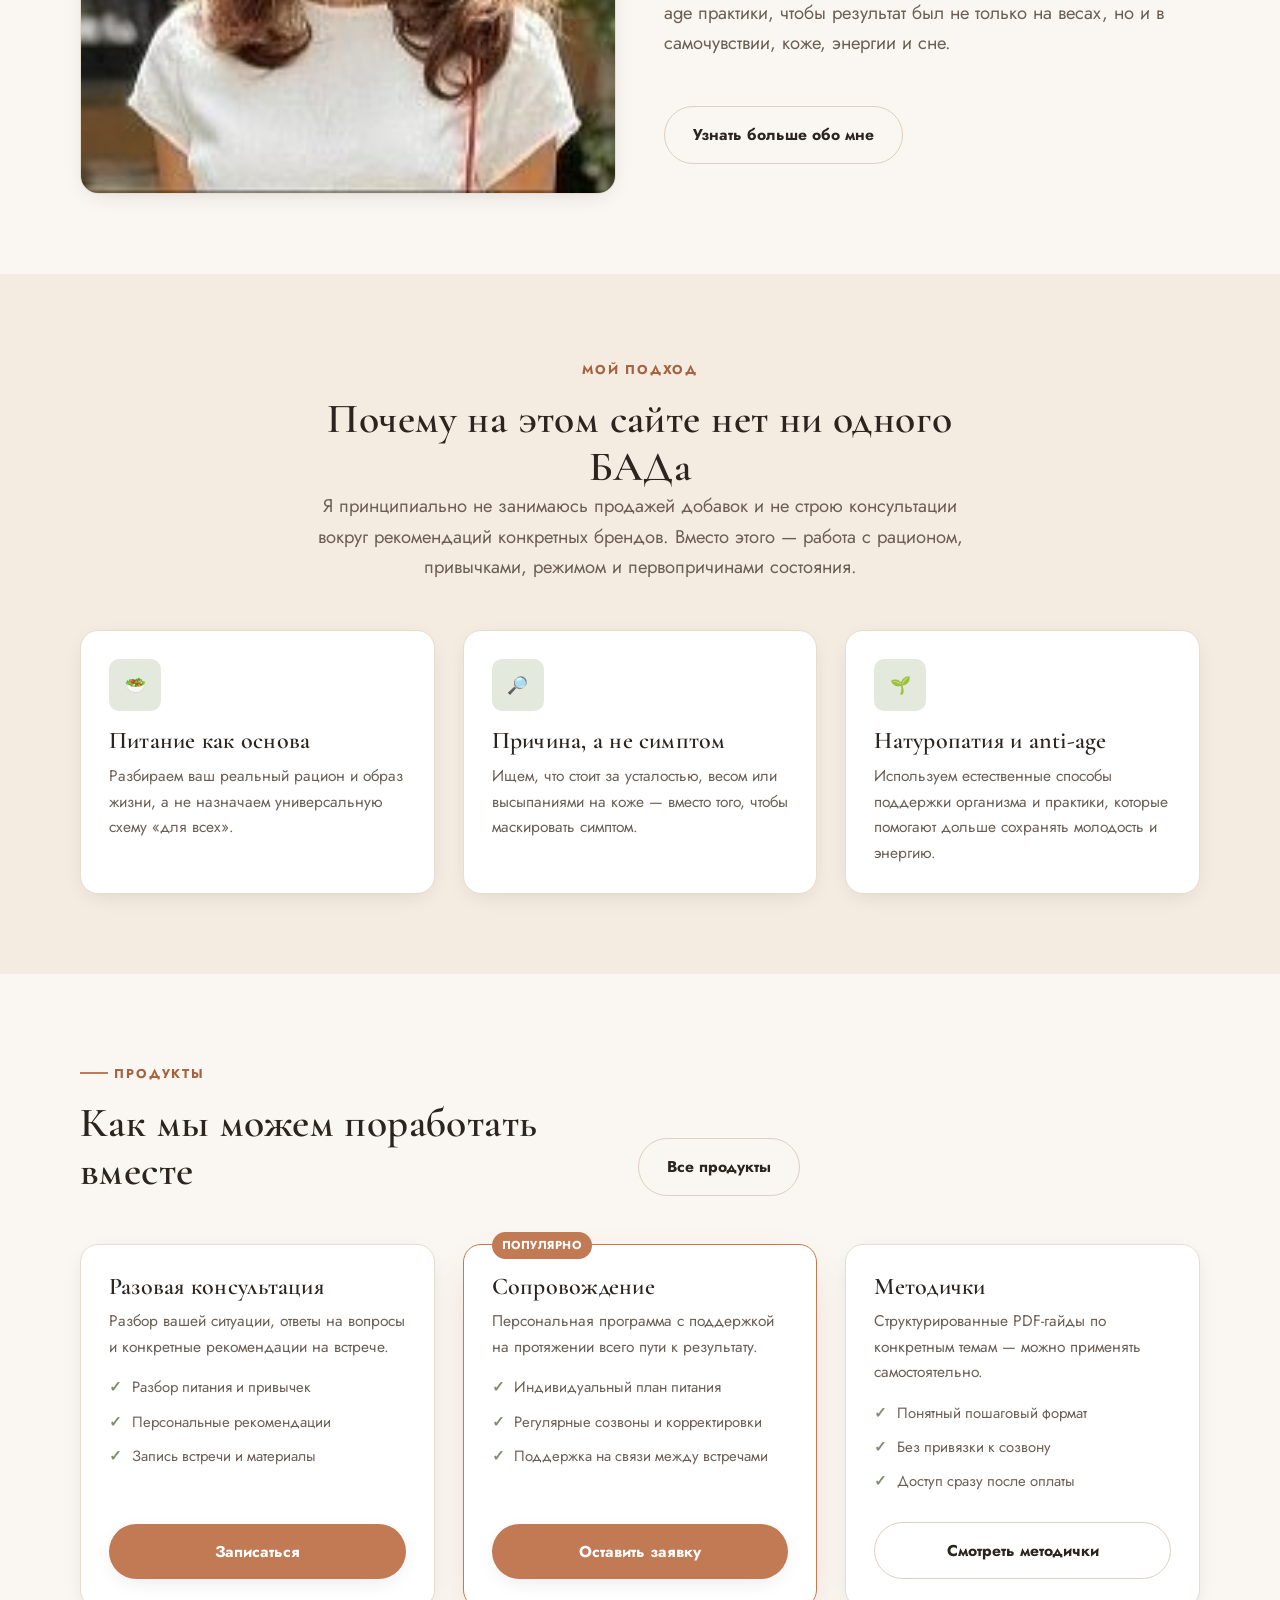
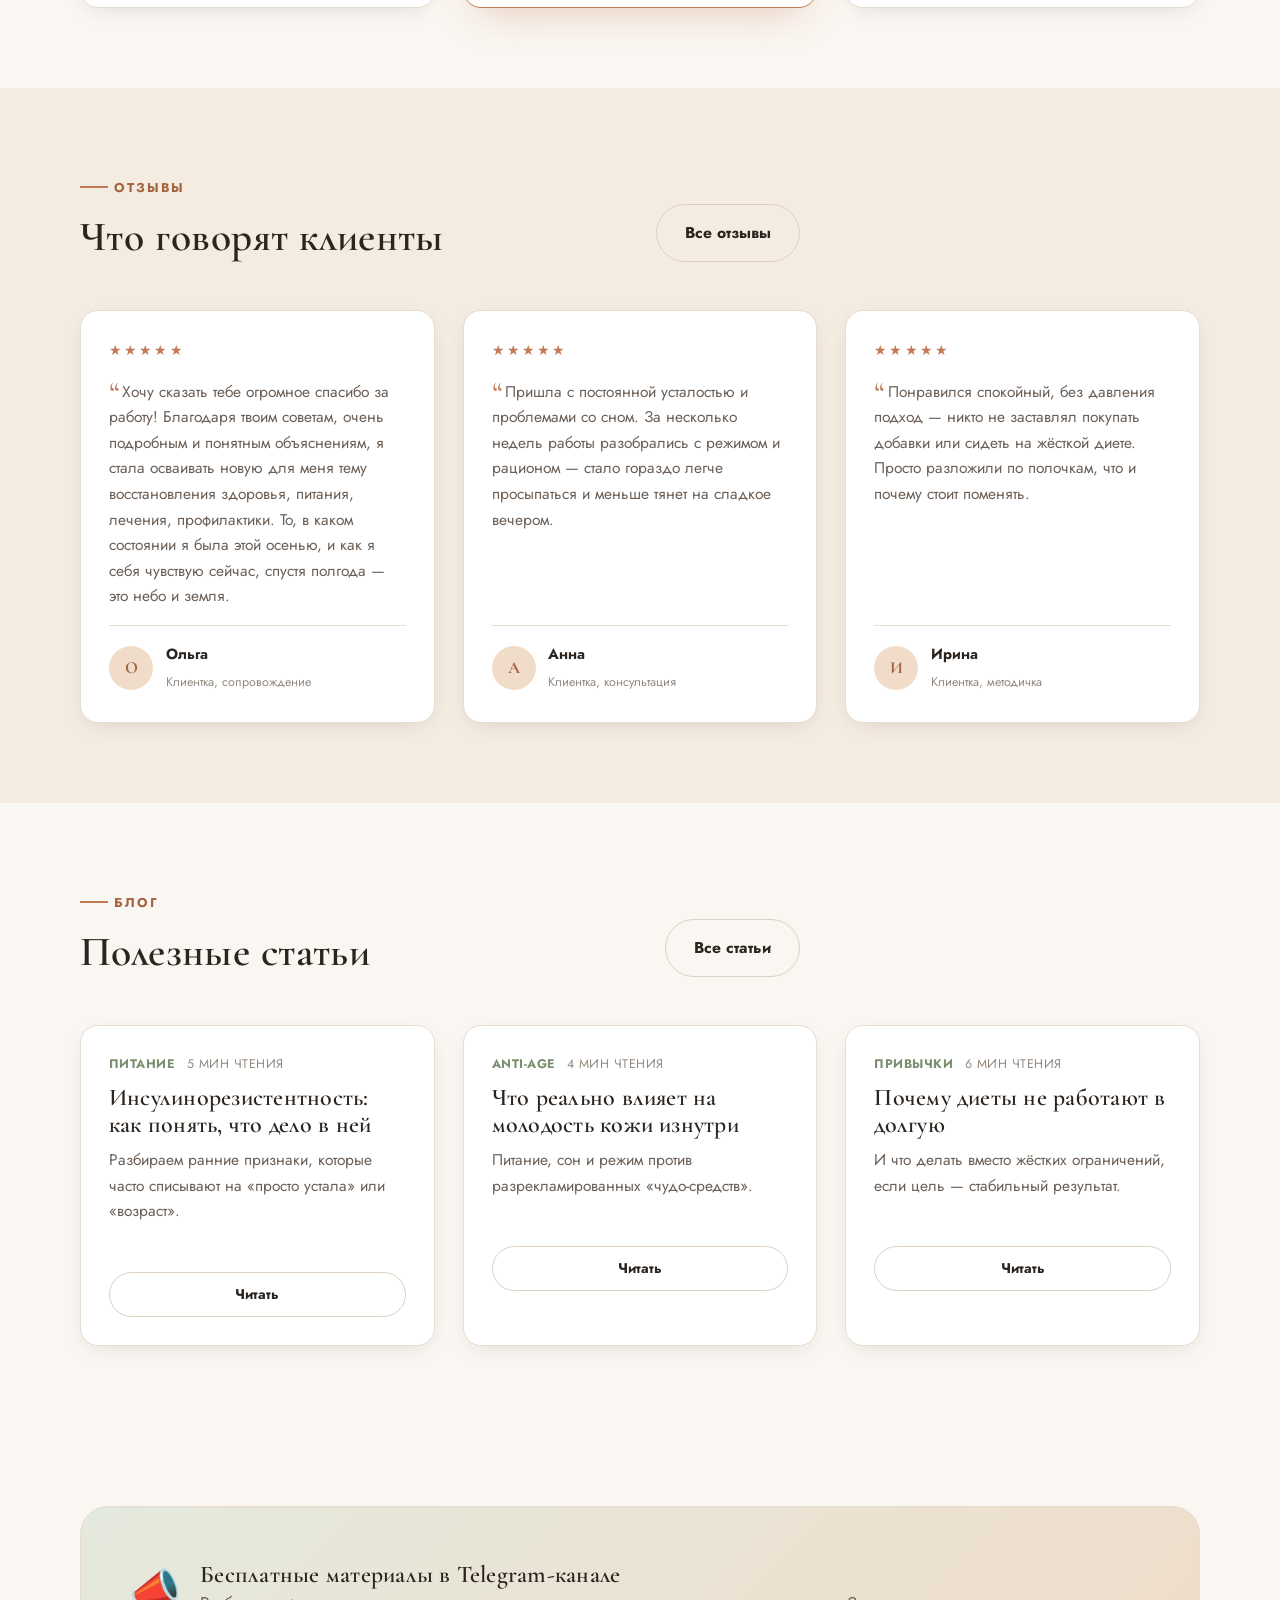
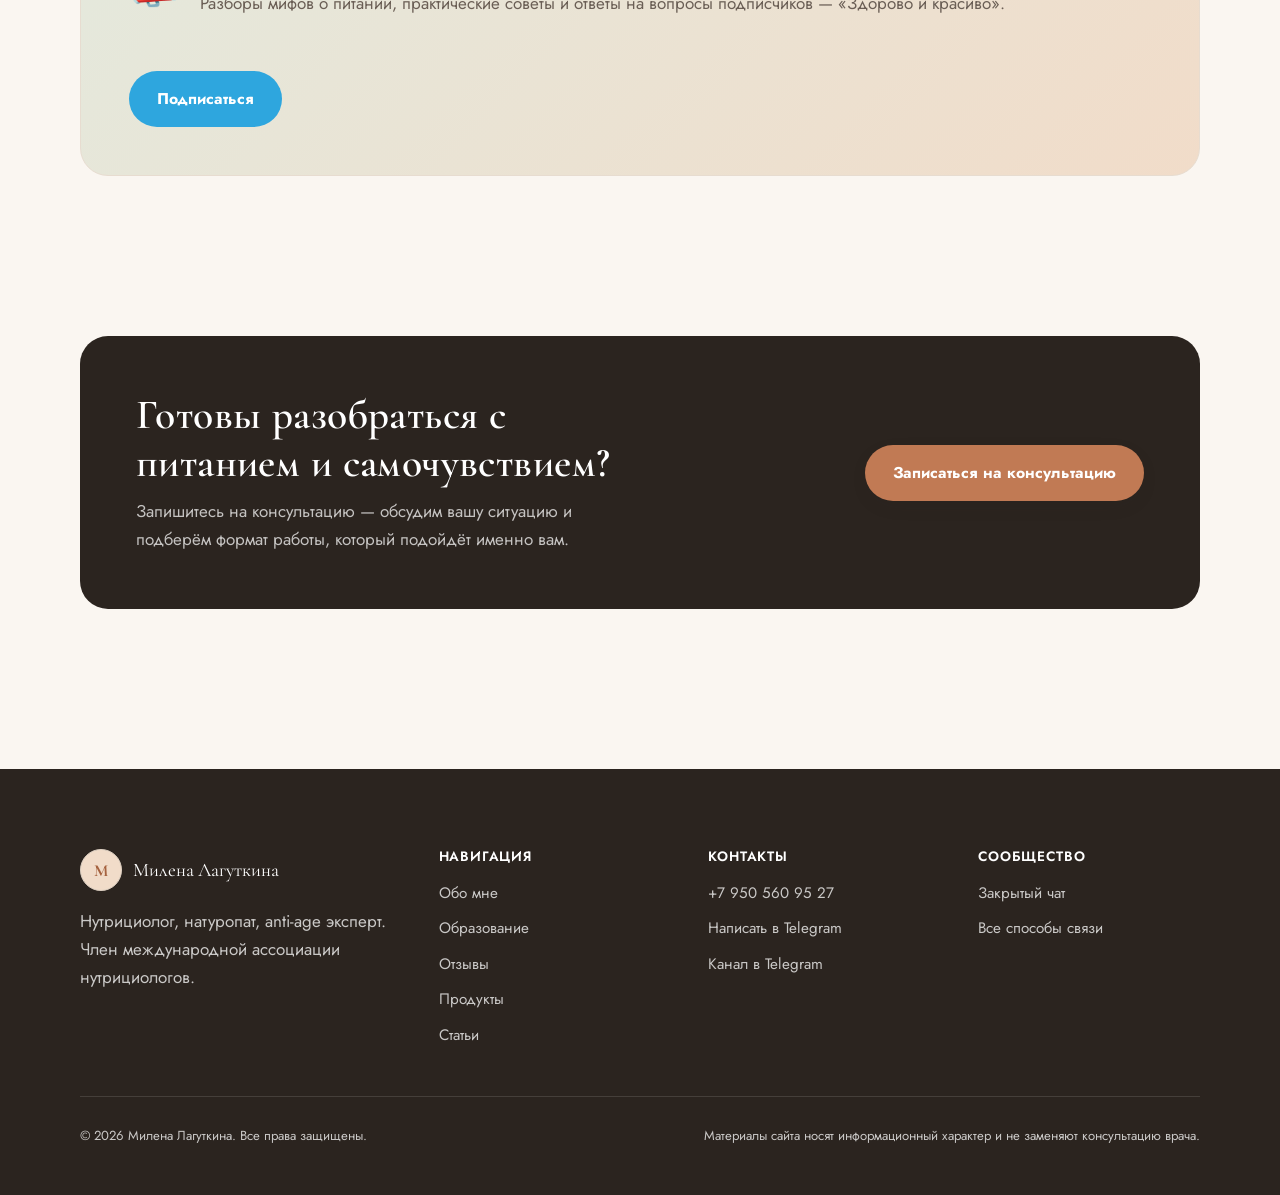
==== commit 1380b007: "Вернуть заголовочный шрифт на Cormorant Garamond (первая правка) По просьбе клиента откатили Domine " ====
--- a/index.html
+++ b/index.html
@@ -9,7 +9,7 @@
 <link rel="icon" href="data:image/svg+xml,<svg xmlns=%22http://www.w3.org/2000/svg%22 viewBox=%220 0 100 100%22><circle cx=%2250%22 cy=%2250%22 r=%2248%22 fill=%22%23C17A54%22/><text x=%2250%22 y=%2266%22 font-size=%2258%22 font-family=%22Georgia,serif%22 fill=%22white%22 text-anchor=%22middle%22>М</text></svg>" />
 <link rel="preconnect" href="https://fonts.googleapis.com" />
 <link rel="preconnect" href="https://fonts.gstatic.com" crossorigin />
-<link href="https://fonts.googleapis.com/css2?family=Domine:wght@400;500;600;700&family=Jost:wght@400;500;600;700&display=swap" rel="stylesheet" />
+<link href="https://fonts.googleapis.com/css2?family=Cormorant+Garamond:ital,wght@0,400;0,500;0,600;0,700;1,500&family=Jost:wght@400;500;600;700&display=swap" rel="stylesheet" />
 <link rel="stylesheet" href="css/style.css" />
 </head>
 <body>
--- a/css/style.css
+++ b/css/style.css
@@ -17,7 +17,7 @@
   --color-border: #e7dcd0;
   --color-line: #ddd0c2;
 
-  --font-heading: "Domine", Georgia, serif;
+  --font-heading: "Cormorant Garamond", "Playfair Display", Georgia, serif;
   --font-body: "Jost", "Segoe UI", Arial, sans-serif;
 
   --container-w: 1200px;
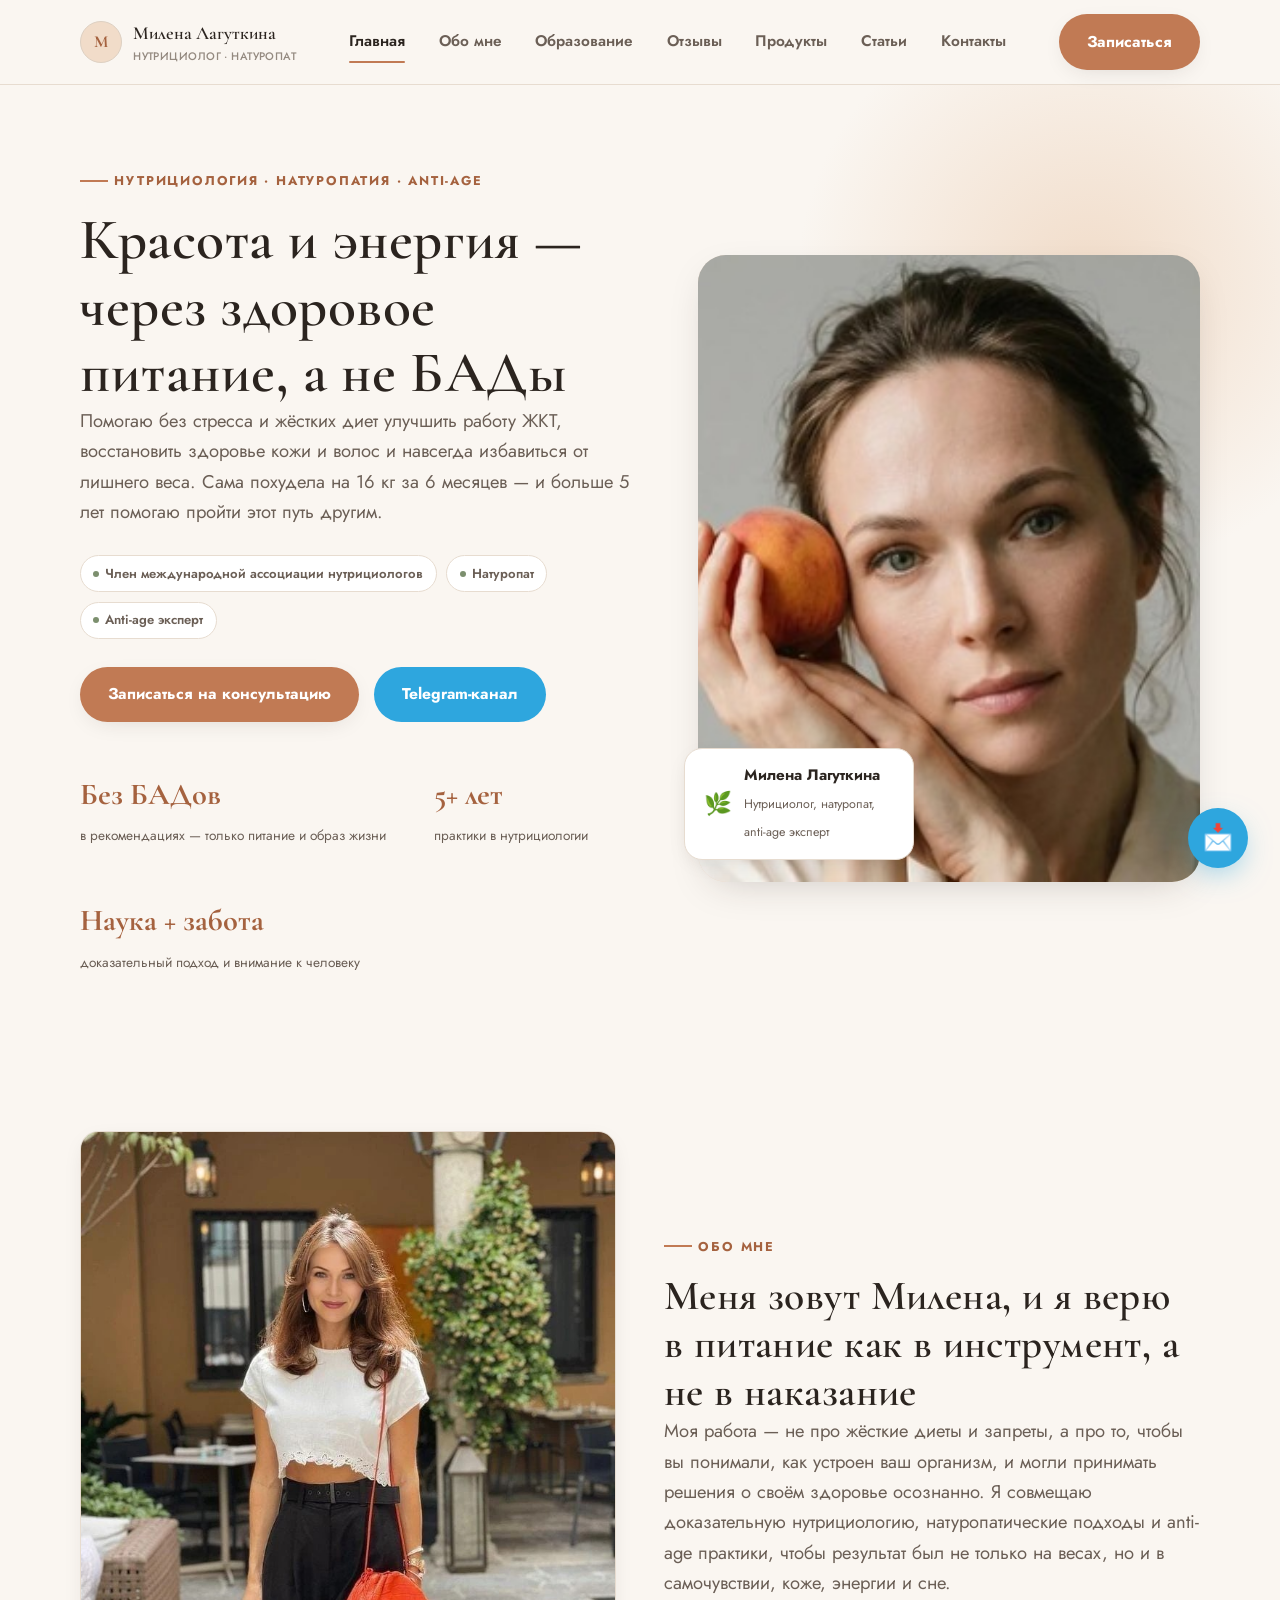
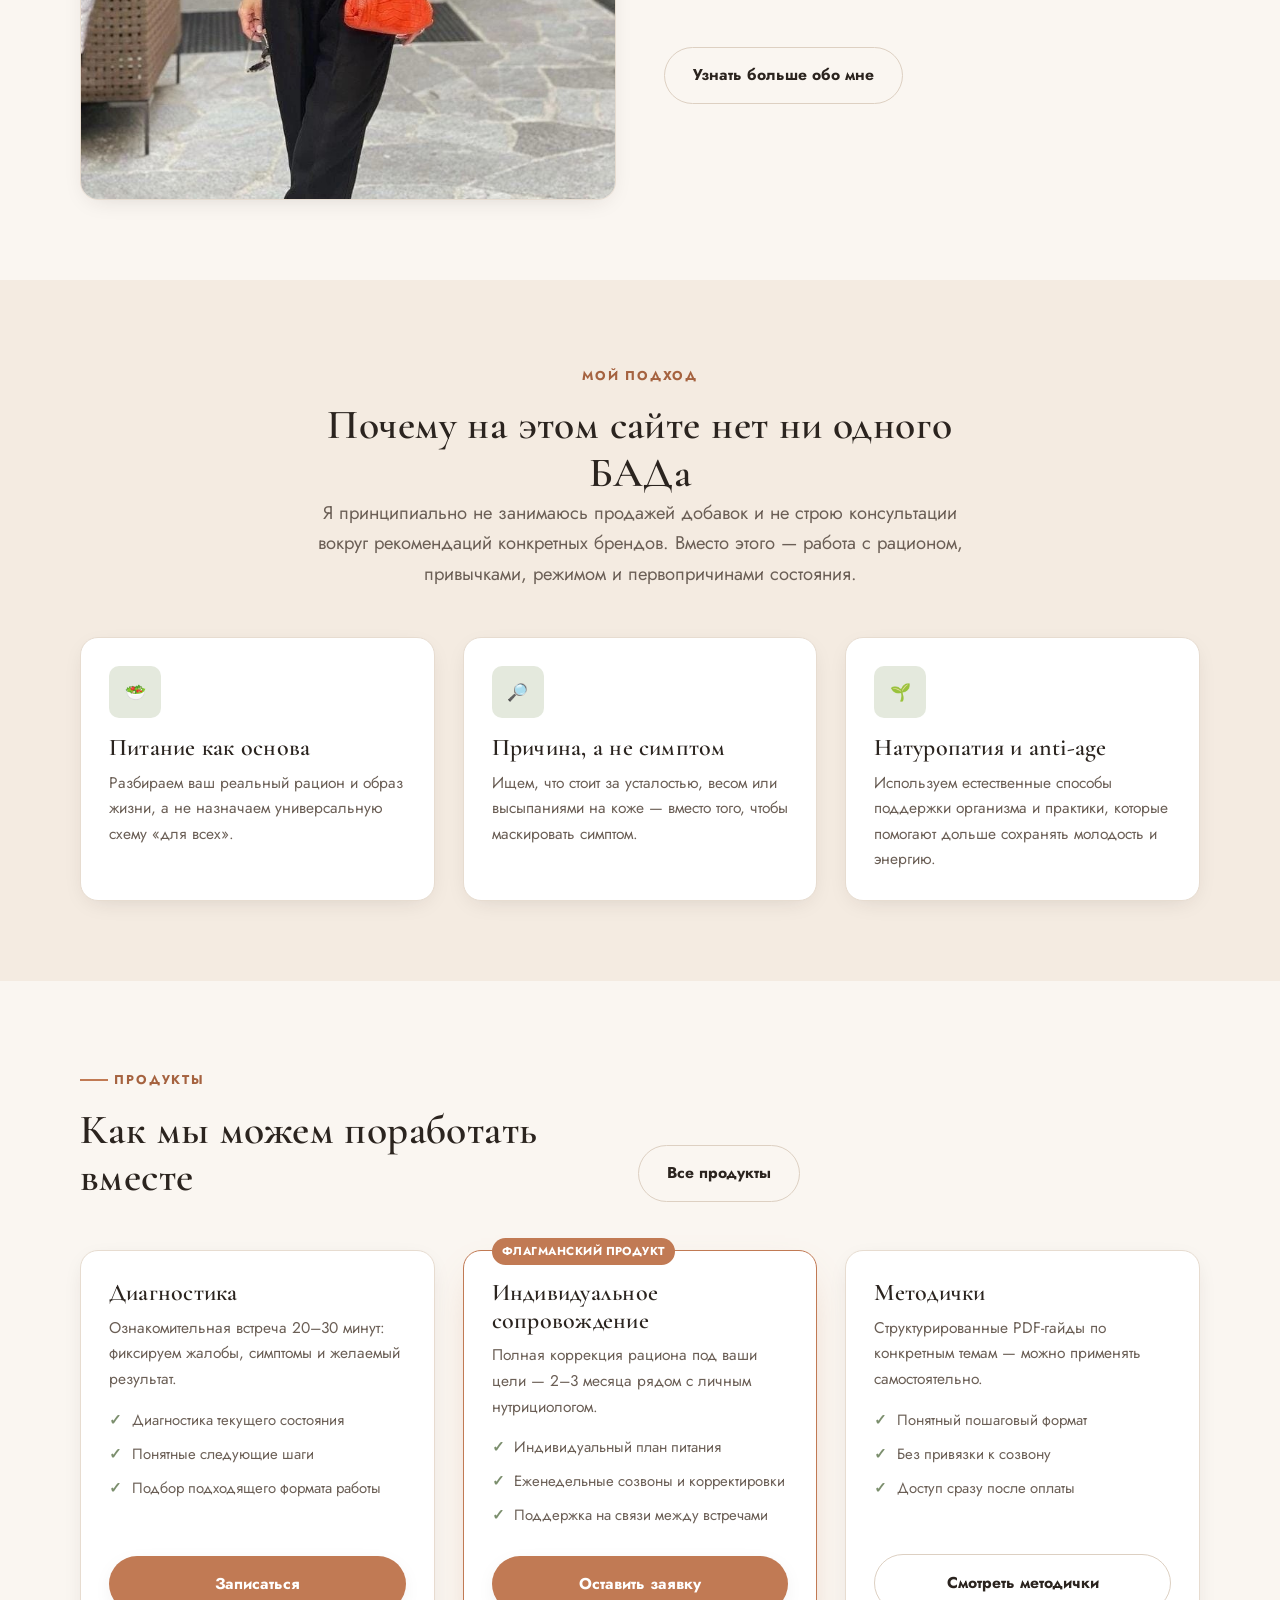
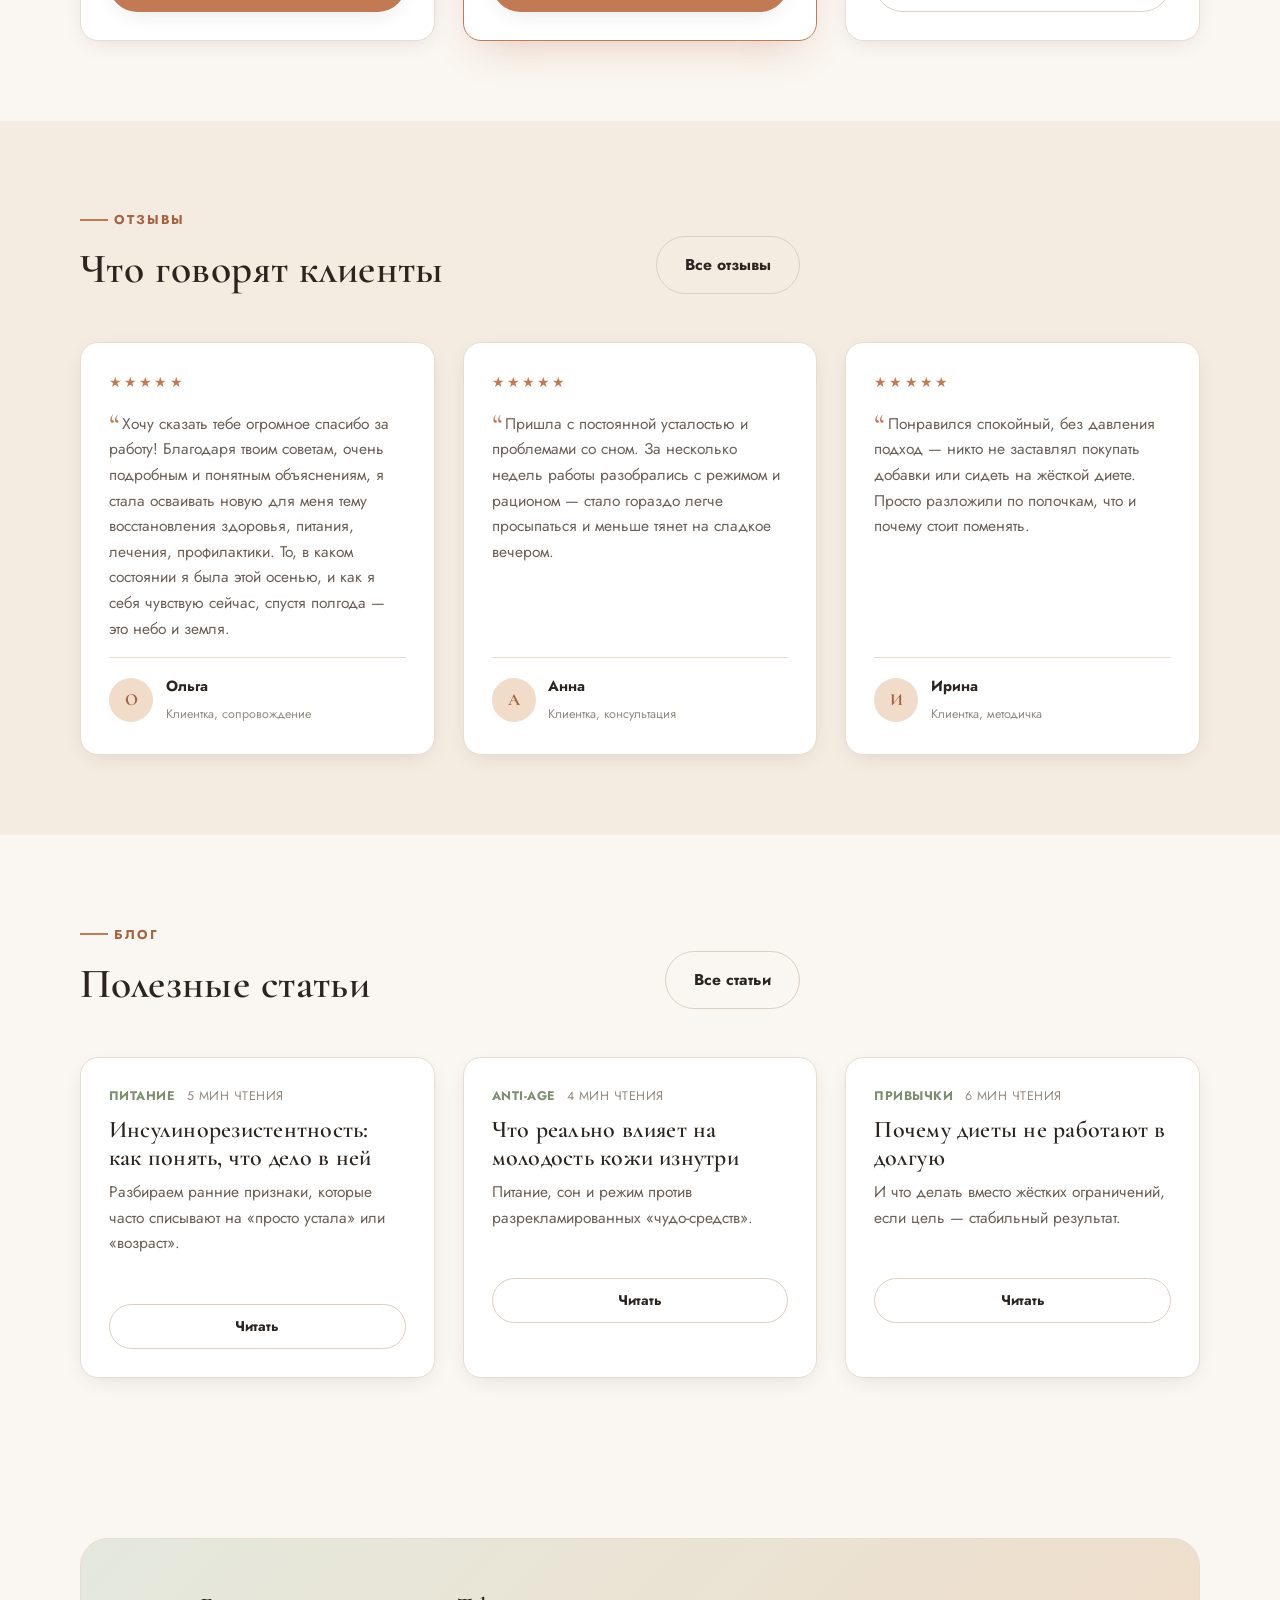
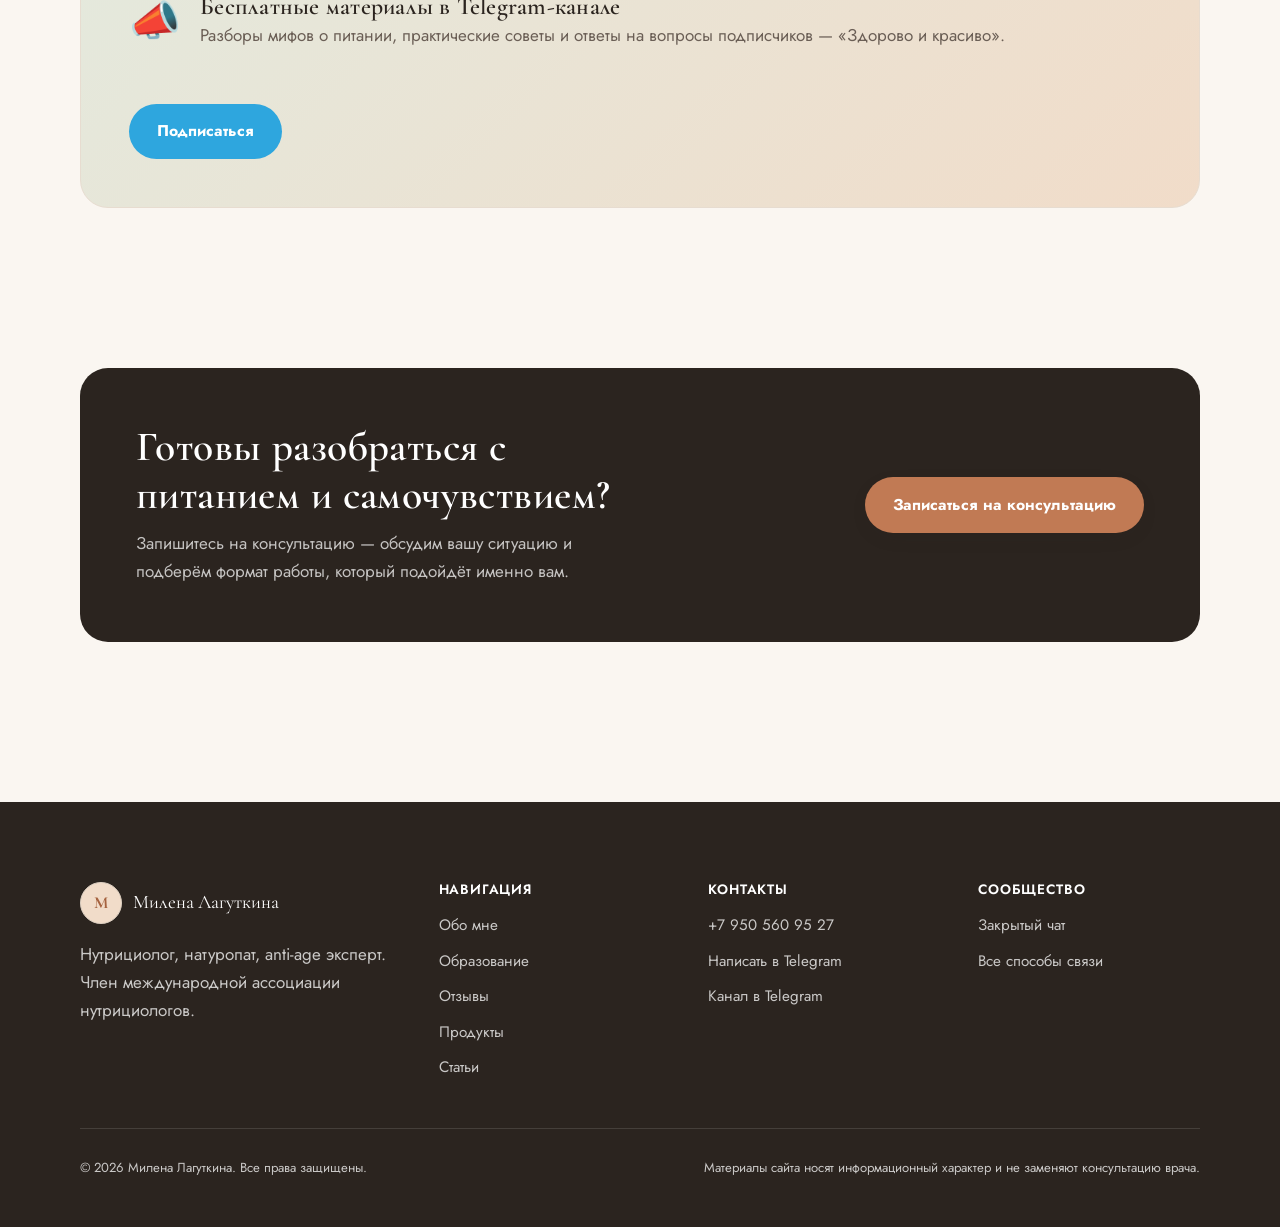
==== commit 6f0b674c: "Наполнить сайт реальными данными клиента Продуктовая линейка и цены на products.html, тексты на inde" ====
--- a/index.html
+++ b/index.html
@@ -44,8 +44,8 @@
     <div class="container">
       <div class="hero-copy">
         <p class="eyebrow">Нутрициология · Натуропатия · Anti-age</p>
-        <h1>Здоровье, энергия и красота — через питание, а не БАДы</h1>
-        <p class="lede">Помогаю разобраться в причинах плохого самочувствия, лишнего веса и раннего старения — и выстроить систему питания и привычек, которая работает именно на ваш организм. Без чудо-таблеток и универсальных схем.</p>
+        <h1>Красота и энергия — через здоровое питание, а не БАДы</h1>
+        <p class="lede">Помогаю без стресса и жёстких диет улучшить работу ЖКТ, восстановить здоровье кожи и волос и навсегда избавиться от лишнего веса. Сама похудела на 16 кг за 6 месяцев — и больше 5 лет помогаю пройти этот путь другим.</p>
         <div class="credentials">
           <span class="badge"><span class="dot"></span>Член международной ассоциации нутрициологов</span>
           <span class="badge"><span class="dot"></span>Натуропат</span>
@@ -57,7 +57,7 @@
         </div>
         <div class="hero-stats">
           <div><strong>Без БАДов</strong><span>в рекомендациях — только питание и образ жизни</span></div>
-          <div><strong>100%</strong><span>индивидуальный подход, без готовых шаблонов</span></div>
+          <div><strong>5+ лет</strong><span>практики в нутрициологии</span></div>
           <div><strong>Наука + забота</strong><span>доказательный подход и внимание к человеку</span></div>
         </div>
       </div>
@@ -128,25 +128,25 @@
       </div>
       <div class="grid grid-3">
         <div class="card product-card reveal">
-          <h3>Разовая консультация</h3>
-          <p>Разбор вашей ситуации, ответы на вопросы и конкретные рекомендации на встрече.</p>
+          <h3>Диагностика</h3>
+          <p>Ознакомительная встреча 20–30 минут: фиксируем жалобы, симптомы и желаемый результат.</p>
           <ul>
-            <li>Разбор питания и привычек</li>
-            <li>Персональные рекомендации</li>
-            <li>Запись встречи и материалы</li>
+            <li>Диагностика текущего состояния</li>
+            <li>Понятные следующие шаги</li>
+            <li>Подбор подходящего формата работы</li>
           </ul>
-          <button class="btn btn-primary btn-block" data-open-booking="Разовая консультация">Записаться</button>
+          <button class="btn btn-primary btn-block" data-open-booking="Диагностика">Записаться</button>
         </div>
         <div class="card product-card featured reveal">
-          <span class="ribbon">Популярно</span>
-          <h3>Сопровождение</h3>
-          <p>Персональная программа с поддержкой на протяжении всего пути к результату.</p>
+          <span class="ribbon">Флагманский продукт</span>
+          <h3>Индивидуальное сопровождение</h3>
+          <p>Полная коррекция рациона под ваши цели — 2–3 месяца рядом с личным нутрициологом.</p>
           <ul>
             <li>Индивидуальный план питания</li>
-            <li>Регулярные созвоны и корректировки</li>
+            <li>Еженедельные созвоны и корректировки</li>
             <li>Поддержка на связи между встречами</li>
           </ul>
-          <button class="btn btn-primary btn-block" data-open-booking="Сопровождение">Оставить заявку</button>
+          <button class="btn btn-primary btn-block" data-open-booking="Индивидуальное сопровождение">Оставить заявку</button>
         </div>
         <div class="card product-card reveal">
           <h3>Методички</h3>
@@ -319,15 +319,17 @@
         <input type="text" id="f-name" name="name" required placeholder="Как к вам обращаться" />
       </div>
       <div class="form-field">
-        <label for="f-contact">Телефon или Telegram</label>
+        <label for="f-contact">Телефон или Telegram</label>
         <input type="text" id="f-contact" name="contact" required placeholder="+7 или @username" />
       </div>
       <div class="form-field">
         <label for="f-service">Что вас интересует</label>
         <select id="f-service" name="service">
+          <option>Диагностика</option>
           <option>Консультация</option>
-          <option>Разовая консультация</option>
-          <option>Сопровождение</option>
+          <option>Марафон</option>
+          <option>Индивидуальное сопровождение</option>
+          <option>Групповое сопровождение</option>
           <option>Методичка</option>
           <option>Другое</option>
         </select>
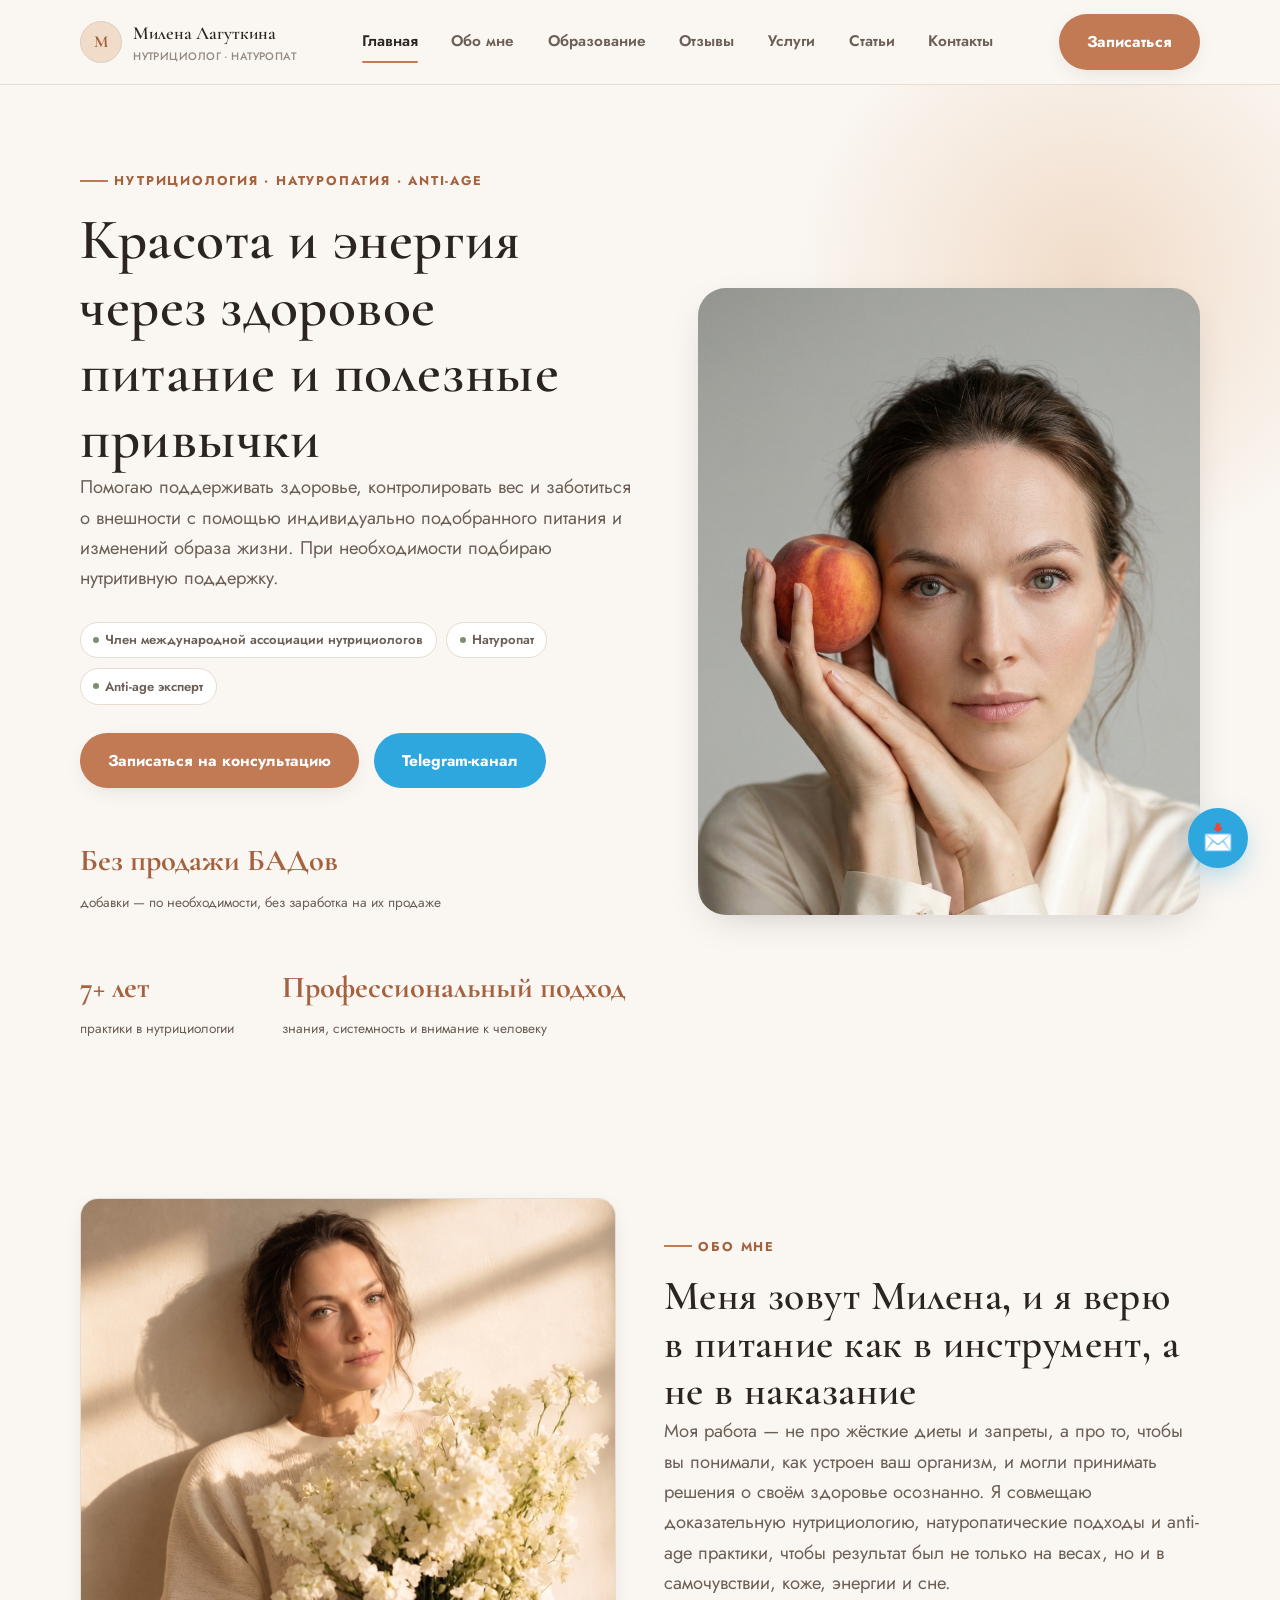
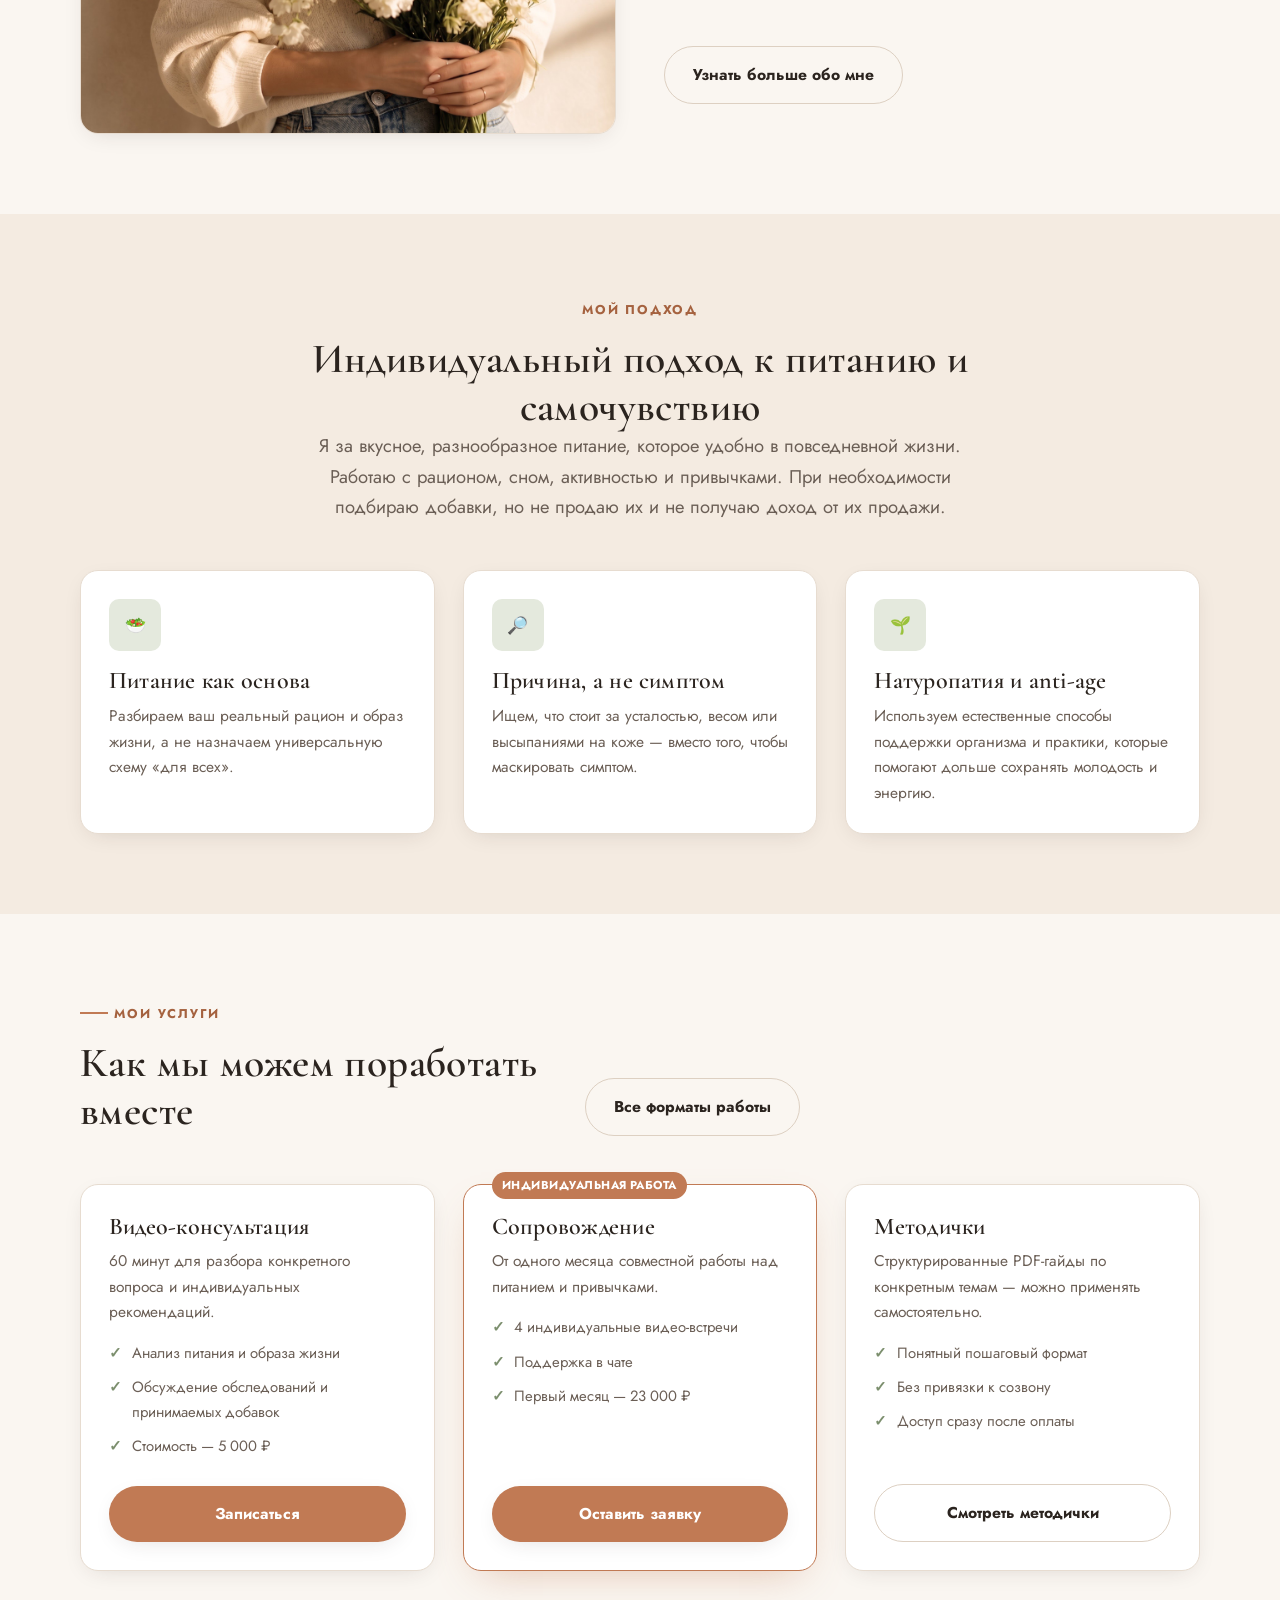
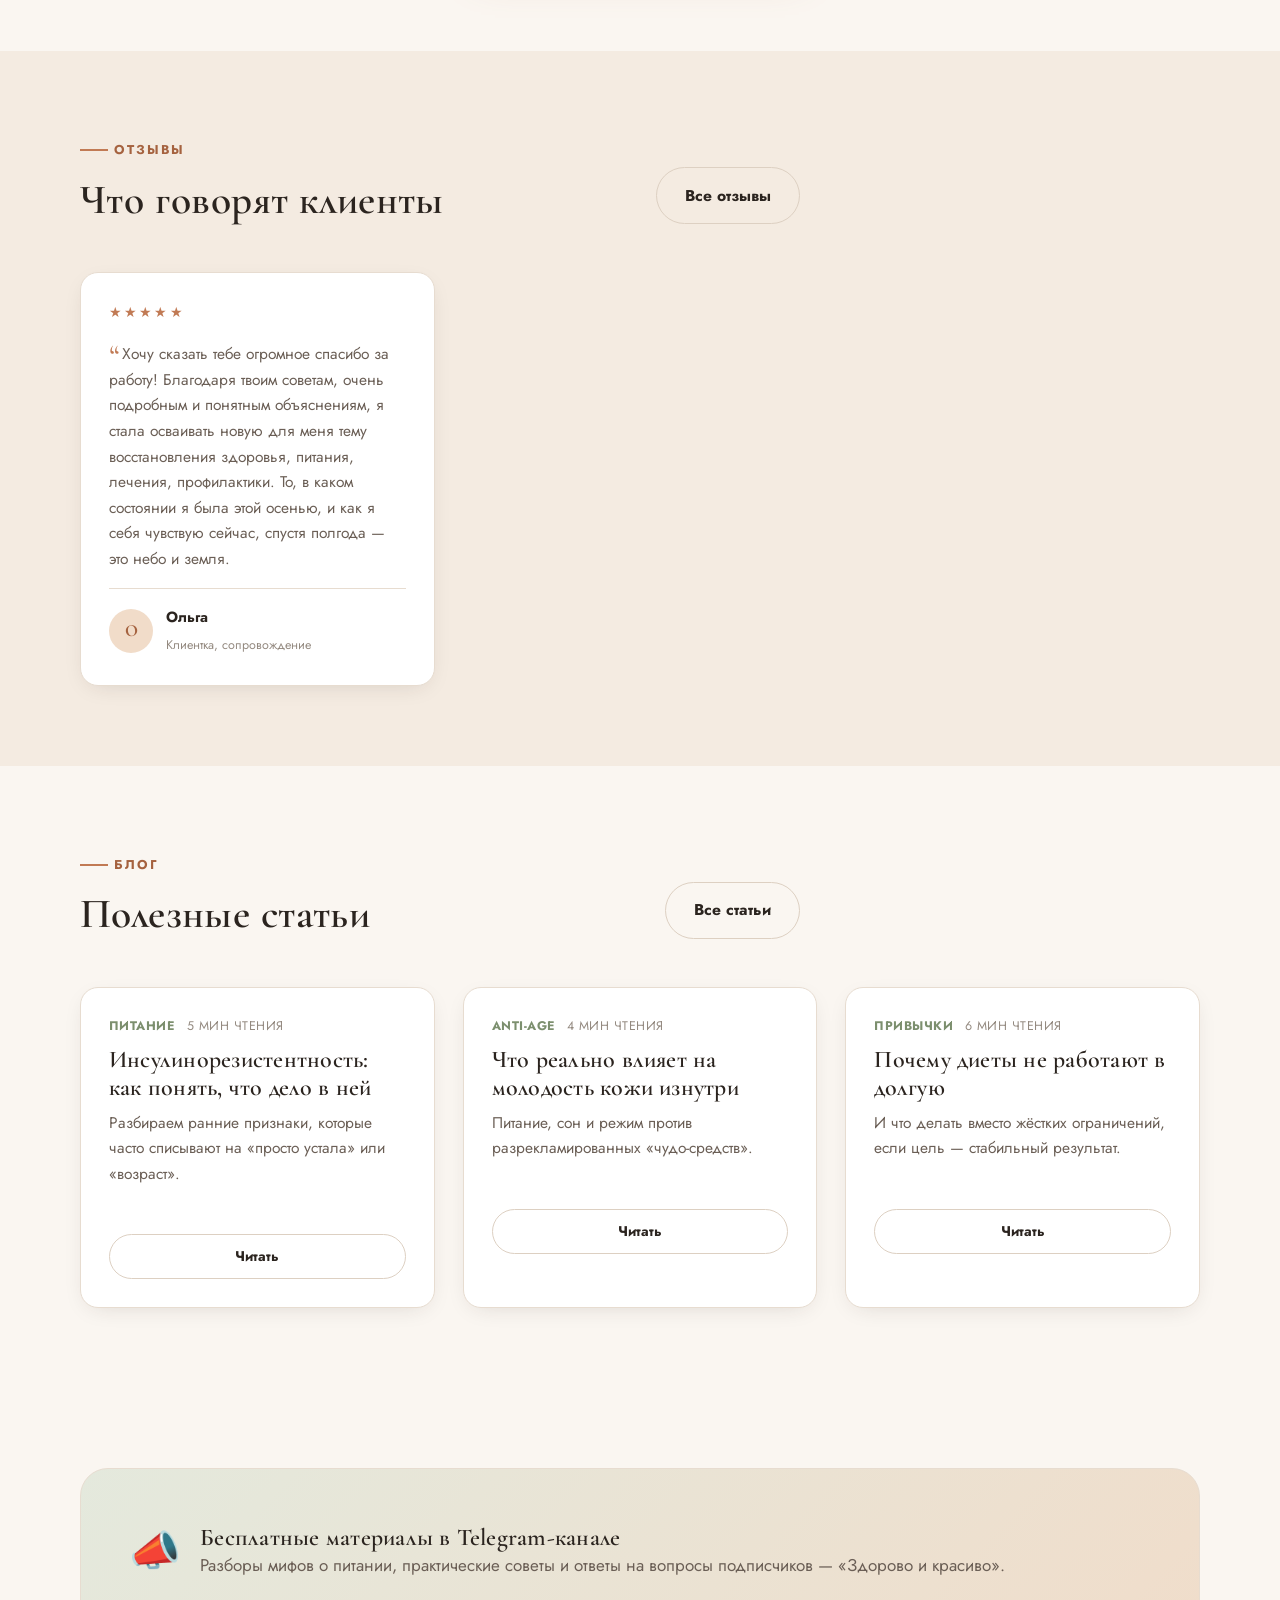
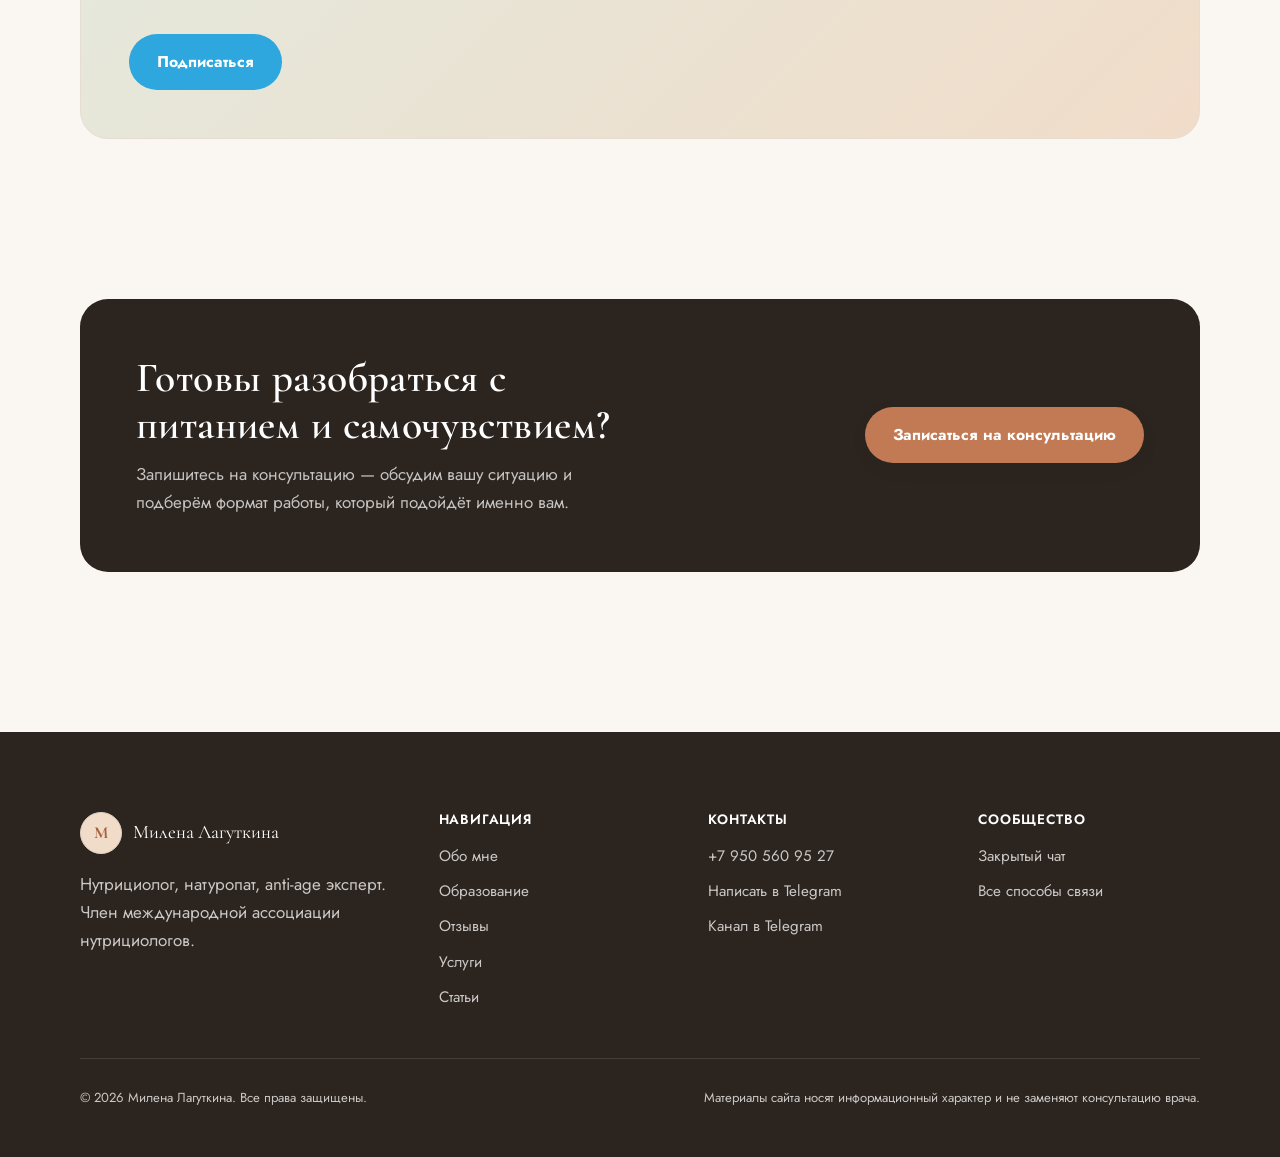
==== commit 9aa74e34: "Обновить демо по материалам клиента и упростить заявку" ====
--- a/index.html
+++ b/index.html
@@ -5,7 +5,7 @@
 <meta charset="UTF-8" />
 <meta name="viewport" content="width=device-width, initial-scale=1" />
 <title>Милена Лагуткина — нутрициолог, натуропат, anti-age эксперт</title>
-<meta name="description" content="Милена Лагуткина — нутрициолог, натуропат и anti-age эксперт. Консультации, сопровождение и методички по правильному питанию и здоровью без БАДов. Член международной ассоциации нутрициологов." />
+<meta name="description" content="Милена Лагуткина — нутрициолог, натуропат и anti-age эксперт. Индивидуальные консультации и сопровождение по вопросам питания и образа жизни. БАДы используются по необходимости, без продажи добавок." />
 <link rel="icon" href="data:image/svg+xml,<svg xmlns=%22http://www.w3.org/2000/svg%22 viewBox=%220 0 100 100%22><circle cx=%2250%22 cy=%2250%22 r=%2248%22 fill=%22%23C17A54%22/><text x=%2250%22 y=%2266%22 font-size=%2258%22 font-family=%22Georgia,serif%22 fill=%22white%22 text-anchor=%22middle%22>М</text></svg>" />
 <link rel="preconnect" href="https://fonts.googleapis.com" />
 <link rel="preconnect" href="https://fonts.gstatic.com" crossorigin />
@@ -25,7 +25,7 @@
       <a href="about.html">Обо мне</a>
       <a href="education.html">Образование</a>
       <a href="reviews.html">Отзывы</a>
-      <a href="products.html">Продукты</a>
+      <a href="products.html">Услуги</a>
       <a href="articles.html">Статьи</a>
       <a href="contacts.html">Контакты</a>
       <a href="contacts.html" class="btn btn-primary btn-sm mobile-only-cta">Записаться</a>
@@ -44,8 +44,8 @@
     <div class="container">
       <div class="hero-copy">
         <p class="eyebrow">Нутрициология · Натуропатия · Anti-age</p>
-        <h1>Красота и энергия — через здоровое питание, а не БАДы</h1>
-        <p class="lede">Помогаю без стресса и жёстких диет улучшить работу ЖКТ, восстановить здоровье кожи и волос и навсегда избавиться от лишнего веса. Сама похудела на 16 кг за 6 месяцев — и больше 5 лет помогаю пройти этот путь другим.</p>
+        <h1>Красота и энергия через здоровое питание и полезные привычки</h1>
+        <p class="lede">Помогаю поддерживать здоровье, контролировать вес и заботиться о внешности с помощью индивидуально подобранного питания и изменений образа жизни. При необходимости подбираю нутритивную поддержку.</p>
         <div class="credentials">
           <span class="badge"><span class="dot"></span>Член международной ассоциации нутрициологов</span>
           <span class="badge"><span class="dot"></span>Натуропат</span>
@@ -56,18 +56,14 @@
           <a href="https://t.me/zdorovo_krasivo" target="_blank" rel="noopener" class="btn btn-tg">Telegram-канал</a>
         </div>
         <div class="hero-stats">
-          <div><strong>Без БАДов</strong><span>в рекомендациях — только питание и образ жизни</span></div>
-          <div><strong>5+ лет</strong><span>практики в нутрициологии</span></div>
-          <div><strong>Наука + забота</strong><span>доказательный подход и внимание к человеку</span></div>
+          <div><strong>Без продажи БАДов</strong><span>добавки — по необходимости, без заработка на их продаже</span></div>
+          <div><strong>7+ лет</strong><span>практики в нутрициологии</span></div>
+          <div><strong>Профессиональный подход</strong><span>знания, системность и внимание к человеку</span></div>
         </div>
       </div>
       <div class="hero-photo">
         <div class="hero-photo-frame">
-          <img src="images/milena-portrait-1.jpg" alt="Милена Лагуткина — нутрициолог, натуропат, anti-age эксперт" />
-        </div>
-        <div class="hero-photo-tag">
-          <span class="ico">🌿</span>
-          <div><strong>Милена Лагуткина</strong><span>Нутрициолог, натуропат, anti-age эксперт</span></div>
+          <img src="images/milena-peach.jpg" alt="Милена Лагуткина с персиком" />
         </div>
       </div>
     </div>
@@ -77,7 +73,7 @@
   <section class="section">
     <div class="container two-col reveal">
       <div class="img-frame">
-        <img src="images/milena-portrait-2.jpg" alt="Милена Лагуткина" loading="lazy" />
+        <img src="images/milena-flowers.jpg" alt="Милена Лагуткина с цветами" loading="lazy" />
       </div>
       <div>
         <p class="eyebrow">Обо мне</p>
@@ -88,13 +84,13 @@
     </div>
   </section>
 
-  <!-- NO BADS / APPROACH -->
+  <!-- Подход -->
   <section class="section section--alt">
     <div class="container reveal">
       <div class="section-head center">
         <p class="eyebrow">Мой подход</p>
-        <h2>Почему на этом сайте нет ни одного БАДа</h2>
-        <p class="lede" style="margin-inline:auto">Я принципиально не занимаюсь продажей добавок и не строю консультации вокруг рекомендаций конкретных брендов. Вместо этого — работа с рационом, привычками, режимом и первопричинами состояния.</p>
+        <h2>Индивидуальный подход к питанию и самочувствию</h2>
+        <p class="lede" style="margin-inline:auto">Я за вкусное, разнообразное питание, которое удобно в повседневной жизни. Работаю с рационом, сном, активностью и привычками. При необходимости подбираю добавки, но не продаю их и не получаю доход от их продажи.</p>
       </div>
       <div class="grid grid-3">
         <div class="card reveal">
@@ -121,32 +117,32 @@
     <div class="container">
       <div class="section-head split reveal">
         <div>
-          <p class="eyebrow">Продукты</p>
+          <p class="eyebrow">Мои услуги</p>
           <h2>Как мы можем поработать вместе</h2>
         </div>
-        <a href="products.html" class="btn btn-ghost">Все продукты</a>
+        <a href="products.html" class="btn btn-ghost">Все форматы работы</a>
       </div>
       <div class="grid grid-3">
         <div class="card product-card reveal">
-          <h3>Диагностика</h3>
-          <p>Ознакомительная встреча 20–30 минут: фиксируем жалобы, симптомы и желаемый результат.</p>
+          <h3>Видео-консультация</h3>
+          <p>60 минут для разбора конкретного вопроса и индивидуальных рекомендаций.</p>
           <ul>
-            <li>Диагностика текущего состояния</li>
-            <li>Понятные следующие шаги</li>
-            <li>Подбор подходящего формата работы</li>
+            <li>Анализ питания и образа жизни</li>
+            <li>Обсуждение обследований и принимаемых добавок</li>
+            <li>Стоимость — 5 000 ₽</li>
           </ul>
-          <button class="btn btn-primary btn-block" data-open-booking="Диагностика">Записаться</button>
+          <button class="btn btn-primary btn-block" data-open-booking="Видео-консультация">Записаться</button>
         </div>
         <div class="card product-card featured reveal">
-          <span class="ribbon">Флагманский продукт</span>
-          <h3>Индивидуальное сопровождение</h3>
-          <p>Полная коррекция рациона под ваши цели — 2–3 месяца рядом с личным нутрициологом.</p>
+          <span class="ribbon">Индивидуальная работа</span>
+          <h3>Сопровождение</h3>
+          <p>От одного месяца совместной работы над питанием и привычками.</p>
           <ul>
-            <li>Индивидуальный план питания</li>
-            <li>Еженедельные созвоны и корректировки</li>
-            <li>Поддержка на связи между встречами</li>
+            <li>4 индивидуальные видео-встречи</li>
+            <li>Поддержка в чате</li>
+            <li>Первый месяц — 23 000 ₽</li>
           </ul>
-          <button class="btn btn-primary btn-block" data-open-booking="Индивидуальное сопровождение">Оставить заявку</button>
+          <button class="btn btn-primary btn-block" data-open-booking="Сопровождение">Оставить заявку</button>
         </div>
         <div class="card product-card reveal">
           <h3>Методички</h3>
@@ -181,22 +177,6 @@
             <div><strong>Ольга</strong><span>Клиентка, сопровождение</span></div>
           </div>
         </div>
-        <div class="card testi-card reveal">
-          <div class="rating">★★★★★</div>
-          <p class="testi-quote">Пришла с постоянной усталостью и проблемами со сном. За несколько недель работы разобрались с режимом и рационом — стало гораздо легче просыпаться и меньше тянет на сладкое вечером.</p>
-          <div class="testi-who">
-            <div class="testi-avatar">А</div>
-            <div><strong>Анна</strong><span>Клиентка, консультация</span></div>
-          </div>
-        </div>
-        <div class="card testi-card reveal">
-          <div class="rating">★★★★★</div>
-          <p class="testi-quote">Понравился спокойный, без давления подход — никто не заставлял покупать добавки или сидеть на жёсткой диете. Просто разложили по полочкам, что и почему стоит поменять.</p>
-          <div class="testi-who">
-            <div class="testi-avatar">И</div>
-            <div><strong>Ирина</strong><span>Клиентка, методичка</span></div>
-          </div>
-        </div>
       </div>
     </div>
   </section>
@@ -278,7 +258,7 @@
           <li><a href="about.html">Обо мне</a></li>
           <li><a href="education.html">Образование</a></li>
           <li><a href="reviews.html">Отзывы</a></li>
-          <li><a href="products.html">Продукты</a></li>
+          <li><a href="products.html">Услуги</a></li>
           <li><a href="articles.html">Статьи</a></li>
         </ul>
       </div>
@@ -325,22 +305,17 @@
       <div class="form-field">
         <label for="f-service">Что вас интересует</label>
         <select id="f-service" name="service">
-          <option>Диагностика</option>
-          <option>Консультация</option>
-          <option>Марафон</option>
-          <option>Индивидуальное сопровождение</option>
+          <option>Видео-консультация</option>
+          <option>Сопровождение</option>
           <option>Групповое сопровождение</option>
+          <option>Программа «Здоровые пищевые привычки»</option>
           <option>Методичка</option>
           <option>Другое</option>
         </select>
       </div>
       <div class="form-field">
-        <label for="f-time">Удобное время для связи</label>
-        <input type="text" id="f-time" name="time" placeholder="Например, будни после 18:00" />
-      </div>
-      <div class="form-field">
-        <label for="f-comment">Комментарий</label>
-        <textarea id="f-comment" name="comment" placeholder="Коротко о вашем запросе"></textarea>
+        <label for="f-comment">Ваш запрос</label>
+        <textarea id="f-comment" name="comment" required placeholder="Коротко опишите, с каким вопросом обращаетесь"></textarea>
       </div>
       <button type="submit" class="btn btn-primary btn-block">Отправить в Telegram</button>
       <p class="form-note">Нажимая кнопку, вы перейдёте в Telegram с готовым сообщением — останется его отправить.</p>
--- a/css/style.css
+++ b/css/style.css
@@ -448,6 +448,10 @@
 .page-hero .eyebrow::before { display: none; }
 .page-hero h1 { margin-bottom: 0.9rem; }
 .page-hero .lede { margin-inline: auto; }
+.service-photo { display: flex; justify-content: center; margin-bottom: var(--space-lg); }
+.service-photo img { width: min(100%, 460px); max-height: 560px; object-fit: cover; object-position: center 25%; border-radius: var(--radius-md); box-shadow: var(--shadow-card); }
+.cert-document { display: flex; flex-direction: column; gap: 0.75rem; }
+.cert-document img { width: 100%; height: 190px; object-fit: contain; }
 .breadcrumb { font-size: 0.85rem; color: var(--color-text-faint); margin-bottom: var(--space-sm); }
 .breadcrumb a:hover { color: var(--color-primary-dark); }
 
